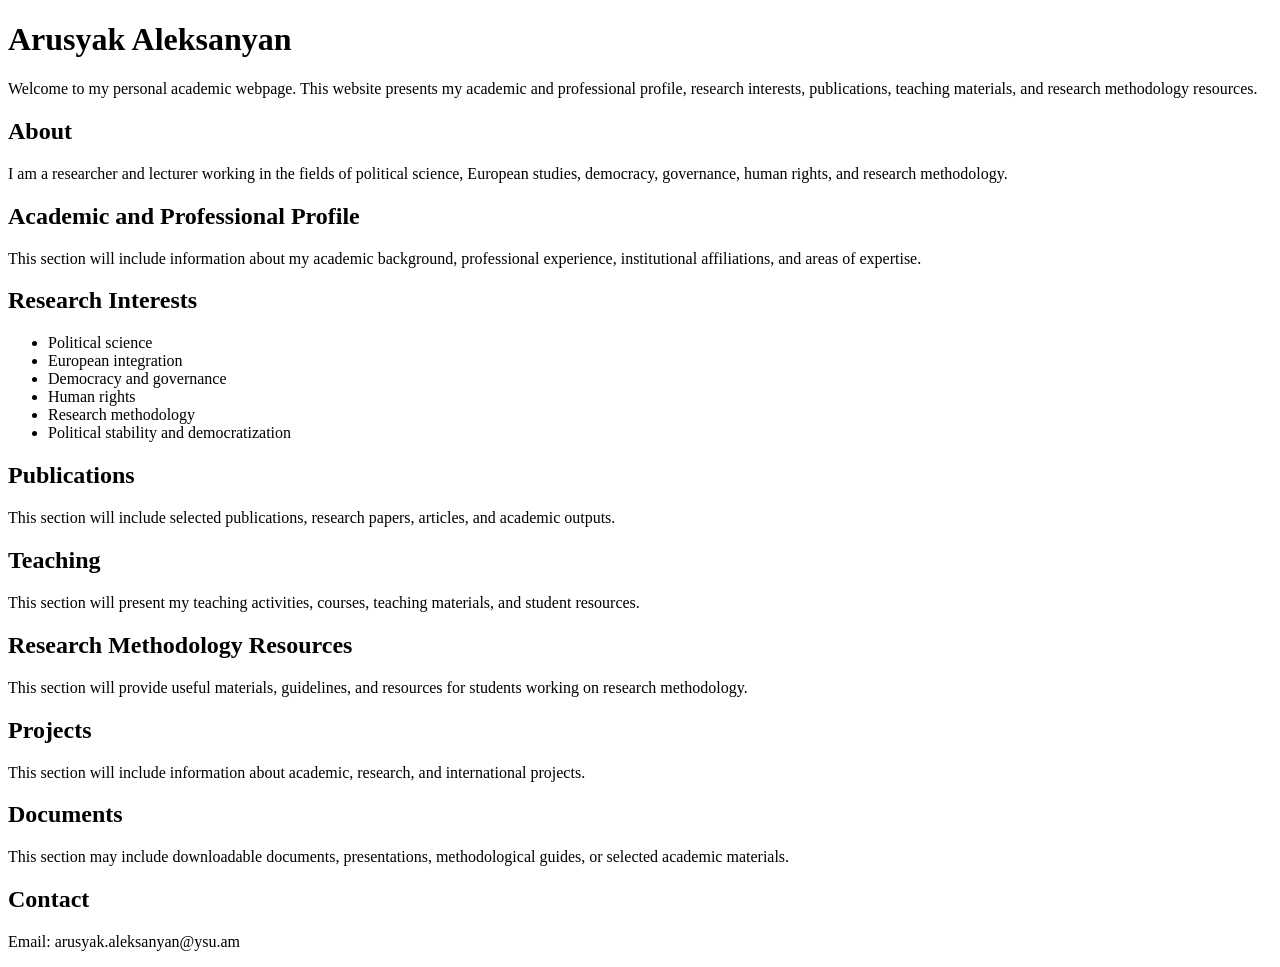
==== index.html @ 4af493f8 "Create index.html for personal academic webpage This HTML file serves as a personal academic webpage" ====
<!DOCTYPE html>
<html lang="en">
<head>
  <meta charset="UTF-8">
  <meta name="viewport" content="width=device-width, initial-scale=1.0">
  <title>Arusyak Aleksanyan</title>
</head>
<body>

  <h1>Arusyak Aleksanyan</h1>

  <p>
    Welcome to my personal academic webpage. This website presents my academic and professional profile,
    research interests, publications, teaching materials, and research methodology resources.
  </p>

  <h2>About</h2>
  <p>
    I am a researcher and lecturer working in the fields of political science, European studies,
    democracy, governance, human rights, and research methodology.
  </p>

  <h2>Academic and Professional Profile</h2>
  <p>
    This section will include information about my academic background, professional experience,
    institutional affiliations, and areas of expertise.
  </p>

  <h2>Research Interests</h2>
  <ul>
    <li>Political science</li>
    <li>European integration</li>
    <li>Democracy and governance</li>
    <li>Human rights</li>
    <li>Research methodology</li>
    <li>Political stability and democratization</li>
  </ul>

  <h2>Publications</h2>
  <p>
    This section will include selected publications, research papers, articles, and academic outputs.
  </p>

  <h2>Teaching</h2>
  <p>
    This section will present my teaching activities, courses, teaching materials, and student resources.
  </p>

  <h2>Research Methodology Resources</h2>
  <p>
    This section will provide useful materials, guidelines, and resources for students working on research methodology.
  </p>

  <h2>Projects</h2>
  <p>
    This section will include information about academic, research, and international projects.
  </p>

  <h2>Documents</h2>
  <p>
    This section may include downloadable documents, presentations, methodological guides, or selected academic materials.
  </p>

  <h2>Contact</h2>
  <p>Email: arusyak.aleksanyan@ysu.am</p>

</body>
</html>
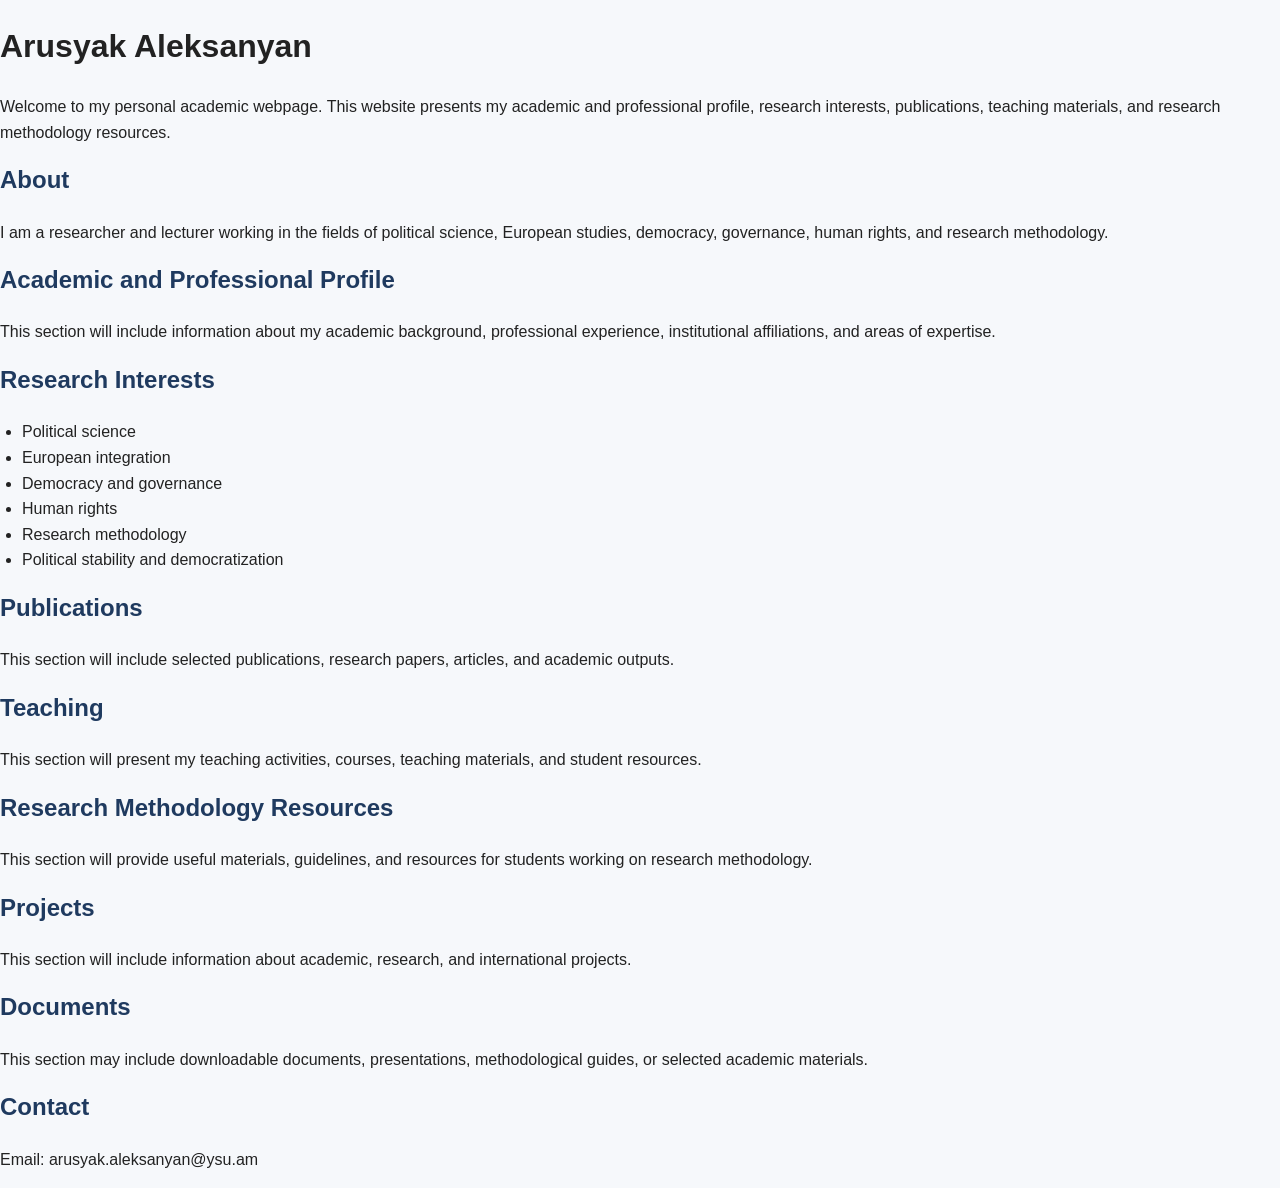
==== commit 1dfa3f40: "Add stylesheet link to index.html" ====
--- a/index.html
+++ b/index.html
@@ -4,6 +4,7 @@
   <meta charset="UTF-8">
   <meta name="viewport" content="width=device-width, initial-scale=1.0">
   <title>Arusyak Aleksanyan</title>
+  <link rel="stylesheet" href="style.css">
 </head>
 <body>
 
--- a/style.css
+++ b/style.css
@@ -0,0 +1,77 @@
+body {
+  margin: 0;
+  font-family: Arial, Helvetica, sans-serif;
+  background-color: #f6f8fb;
+  color: #222;
+  line-height: 1.6;
+}
+
+header {
+  background-color: #1f3a5f;
+  color: white;
+  padding: 50px 20px;
+  text-align: center;
+}
+
+header h1 {
+  margin: 0;
+  font-size: 42px;
+}
+
+header p {
+  font-size: 18px;
+  margin-top: 10px;
+}
+
+nav {
+  background-color: #ffffff;
+  border-bottom: 1px solid #ddd;
+  text-align: center;
+  padding: 12px;
+}
+
+nav a {
+  color: #1f3a5f;
+  text-decoration: none;
+  margin: 0 12px;
+  font-weight: bold;
+}
+
+nav a:hover {
+  text-decoration: underline;
+}
+
+main {
+  max-width: 900px;
+  margin: 30px auto;
+  padding: 0 20px;
+}
+
+section {
+  background-color: white;
+  margin-bottom: 25px;
+  padding: 25px;
+  border-radius: 10px;
+  box-shadow: 0 2px 8px rgba(0, 0, 0, 0.06);
+}
+
+h2 {
+  color: #1f3a5f;
+  margin-top: 0;
+}
+
+ul {
+  padding-left: 22px;
+}
+
+footer {
+  text-align: center;
+  padding: 25px;
+  background-color: #1f3a5f;
+  color: white;
+  margin-top: 40px;
+}
+
+a {
+  color: #1f3a5f;
+}
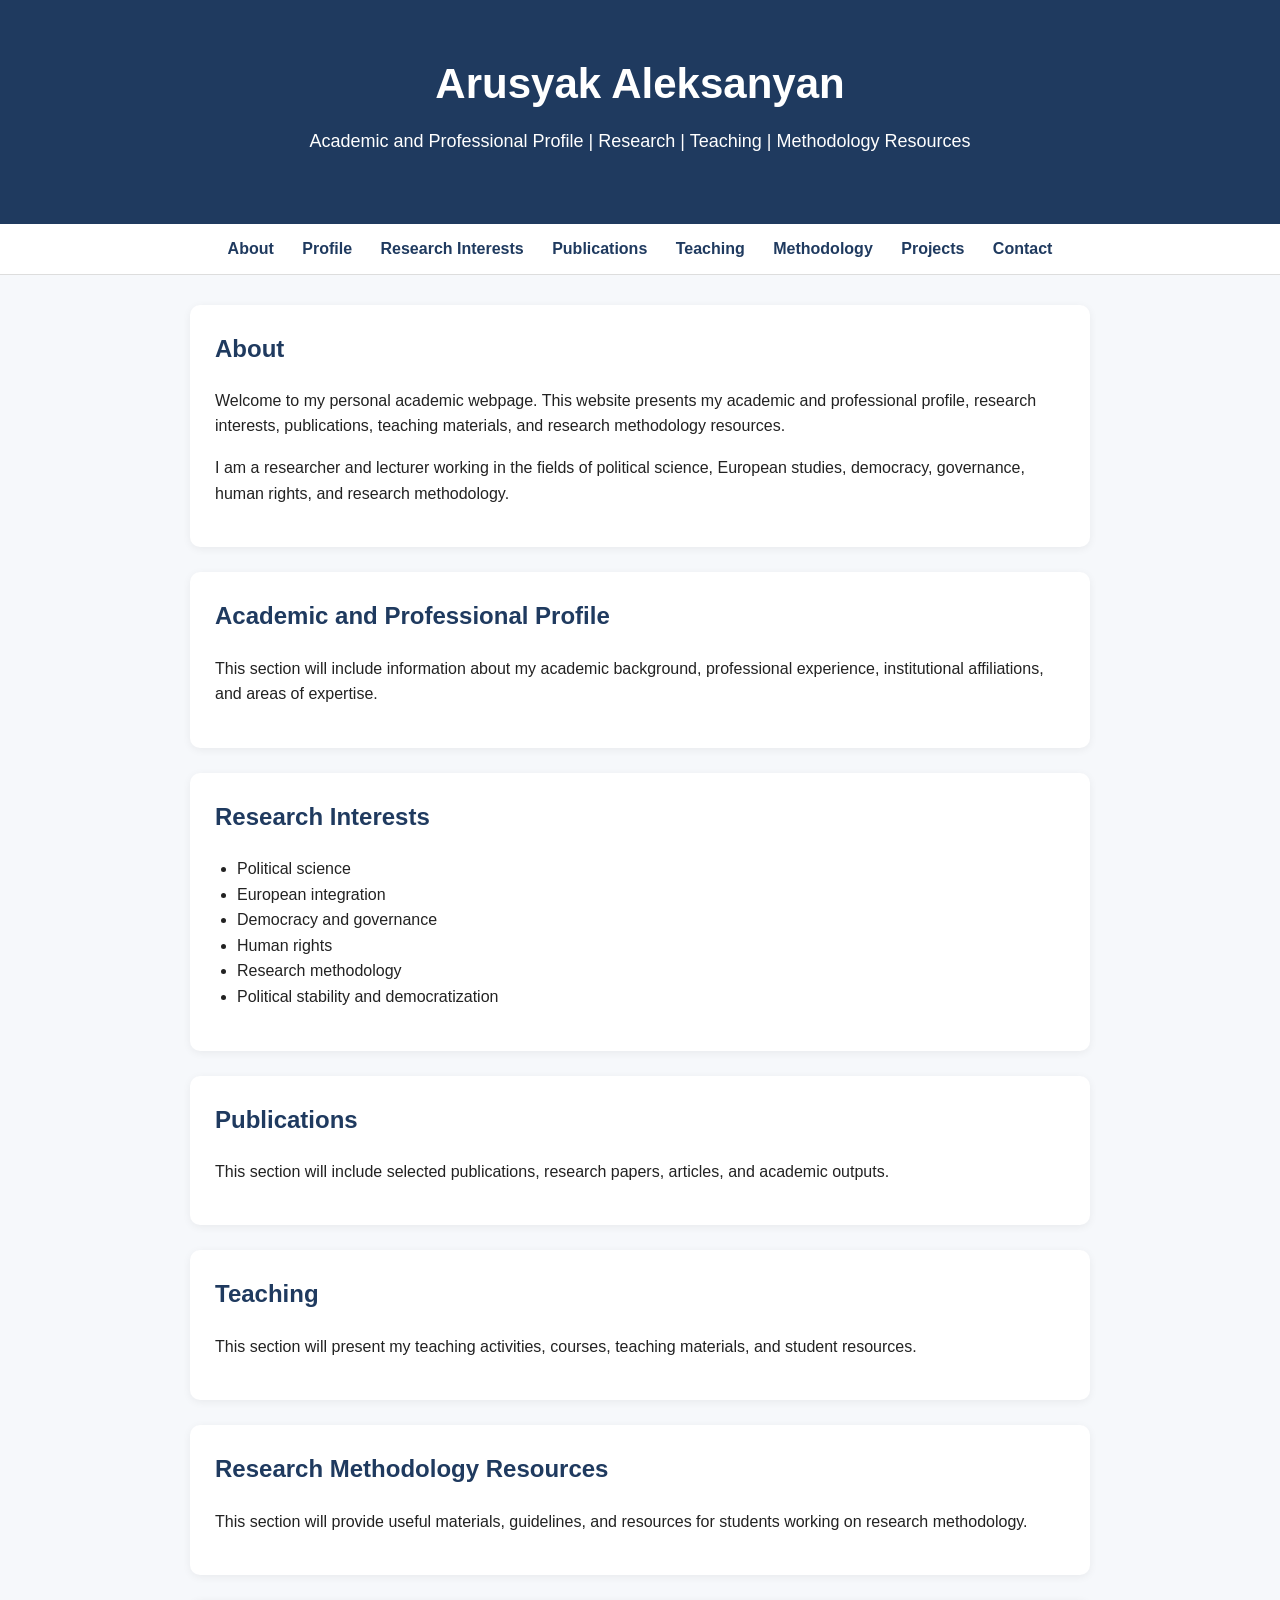
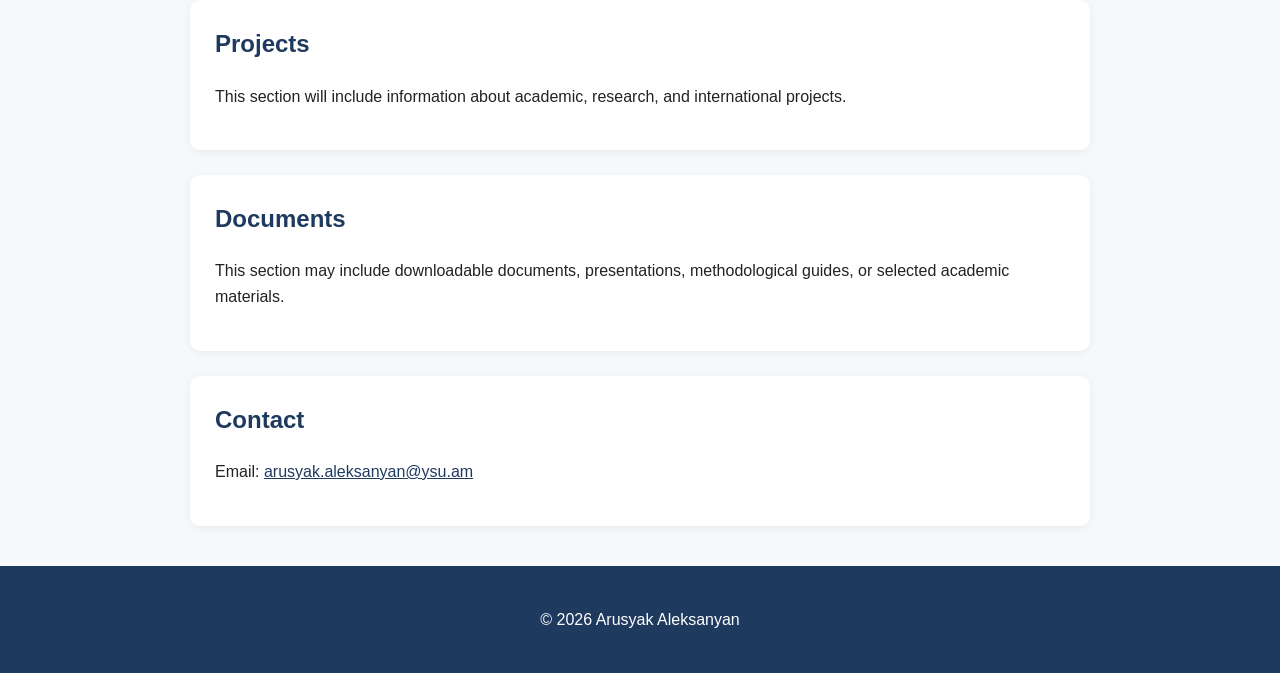
==== commit 973b80b5: "Refactor index.html structure with semantic elements" ====
--- a/index.html
+++ b/index.html
@@ -8,62 +8,101 @@
 </head>
 <body>
 
-  <h1>Arusyak Aleksanyan</h1>
+  <header>
+    <h1>Arusyak Aleksanyan</h1>
+    <p>Academic and Professional Profile | Research | Teaching | Methodology Resources</p>
+  </header>
 
-  <p>
-    Welcome to my personal academic webpage. This website presents my academic and professional profile,
-    research interests, publications, teaching materials, and research methodology resources.
-  </p>
+  <nav>
+    <a href="#about">About</a>
+    <a href="#profile">Profile</a>
+    <a href="#research">Research Interests</a>
+    <a href="#publications">Publications</a>
+    <a href="#teaching">Teaching</a>
+    <a href="#methodology">Methodology</a>
+    <a href="#projects">Projects</a>
+    <a href="#contact">Contact</a>
+  </nav>
 
-  <h2>About</h2>
-  <p>
-    I am a researcher and lecturer working in the fields of political science, European studies,
-    democracy, governance, human rights, and research methodology.
-  </p>
+  <main>
 
-  <h2>Academic and Professional Profile</h2>
-  <p>
-    This section will include information about my academic background, professional experience,
-    institutional affiliations, and areas of expertise.
-  </p>
+    <section id="about">
+      <h2>About</h2>
+      <p>
+        Welcome to my personal academic webpage. This website presents my academic and professional profile,
+        research interests, publications, teaching materials, and research methodology resources.
+      </p>
+      <p>
+        I am a researcher and lecturer working in the fields of political science, European studies,
+        democracy, governance, human rights, and research methodology.
+      </p>
+    </section>
 
-  <h2>Research Interests</h2>
-  <ul>
-    <li>Political science</li>
-    <li>European integration</li>
-    <li>Democracy and governance</li>
-    <li>Human rights</li>
-    <li>Research methodology</li>
-    <li>Political stability and democratization</li>
-  </ul>
+    <section id="profile">
+      <h2>Academic and Professional Profile</h2>
+      <p>
+        This section will include information about my academic background, professional experience,
+        institutional affiliations, and areas of expertise.
+      </p>
+    </section>
 
-  <h2>Publications</h2>
-  <p>
-    This section will include selected publications, research papers, articles, and academic outputs.
-  </p>
+    <section id="research">
+      <h2>Research Interests</h2>
+      <ul>
+        <li>Political science</li>
+        <li>European integration</li>
+        <li>Democracy and governance</li>
+        <li>Human rights</li>
+        <li>Research methodology</li>
+        <li>Political stability and democratization</li>
+      </ul>
+    </section>
 
-  <h2>Teaching</h2>
-  <p>
-    This section will present my teaching activities, courses, teaching materials, and student resources.
-  </p>
+    <section id="publications">
+      <h2>Publications</h2>
+      <p>
+        This section will include selected publications, research papers, articles, and academic outputs.
+      </p>
+    </section>
 
-  <h2>Research Methodology Resources</h2>
-  <p>
-    This section will provide useful materials, guidelines, and resources for students working on research methodology.
-  </p>
+    <section id="teaching">
+      <h2>Teaching</h2>
+      <p>
+        This section will present my teaching activities, courses, teaching materials, and student resources.
+      </p>
+    </section>
 
-  <h2>Projects</h2>
-  <p>
-    This section will include information about academic, research, and international projects.
-  </p>
+    <section id="methodology">
+      <h2>Research Methodology Resources</h2>
+      <p>
+        This section will provide useful materials, guidelines, and resources for students working on research methodology.
+      </p>
+    </section>
 
-  <h2>Documents</h2>
-  <p>
-    This section may include downloadable documents, presentations, methodological guides, or selected academic materials.
-  </p>
+    <section id="projects">
+      <h2>Projects</h2>
+      <p>
+        This section will include information about academic, research, and international projects.
+      </p>
+    </section>
 
-  <h2>Contact</h2>
-  <p>Email: arusyak.aleksanyan@ysu.am</p>
+    <section id="documents">
+      <h2>Documents</h2>
+      <p>
+        This section may include downloadable documents, presentations, methodological guides, or selected academic materials.
+      </p>
+    </section>
+
+    <section id="contact">
+      <h2>Contact</h2>
+      <p>Email: <a href="mailto:arusyak.aleksanyan@ysu.am">arusyak.aleksanyan@ysu.am</a></p>
+    </section>
+
+  </main>
+
+  <footer>
+    <p>&copy; 2026 Arusyak Aleksanyan</p>
+  </footer>
 
 </body>
 </html>
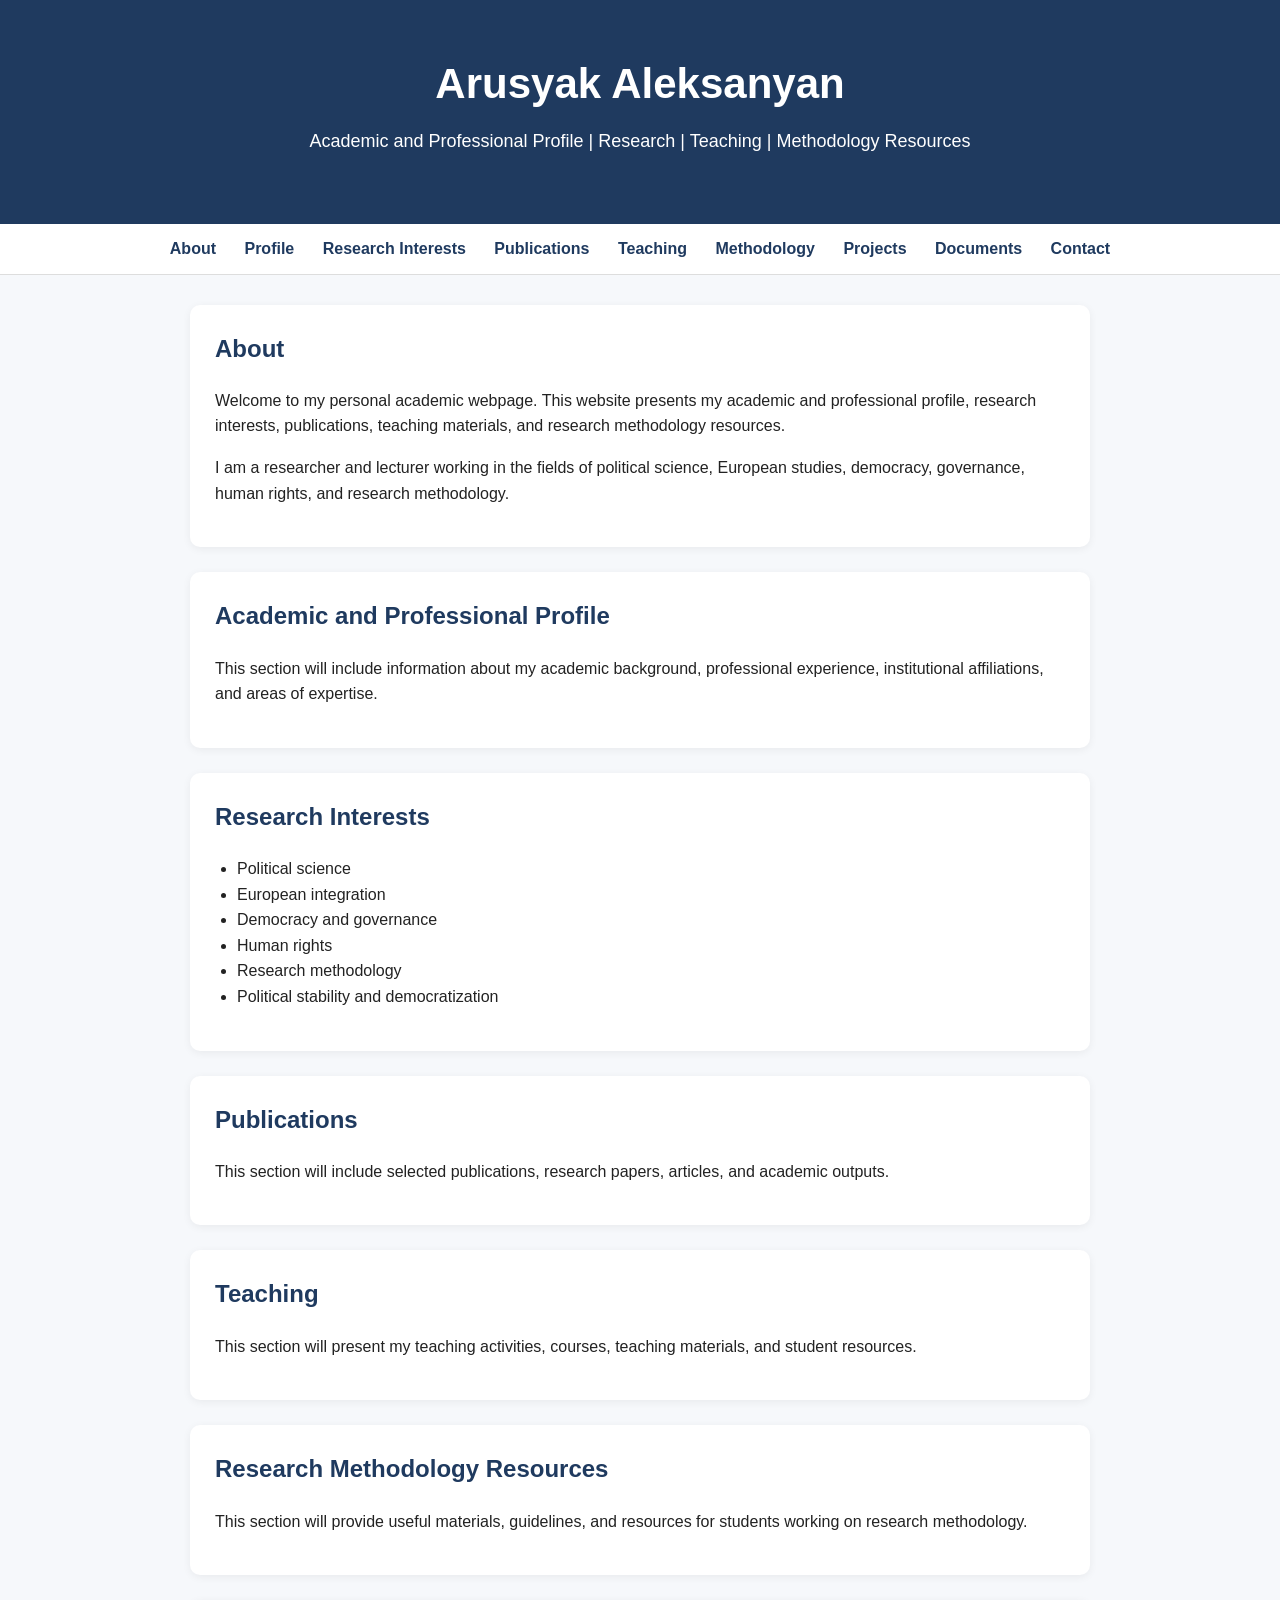
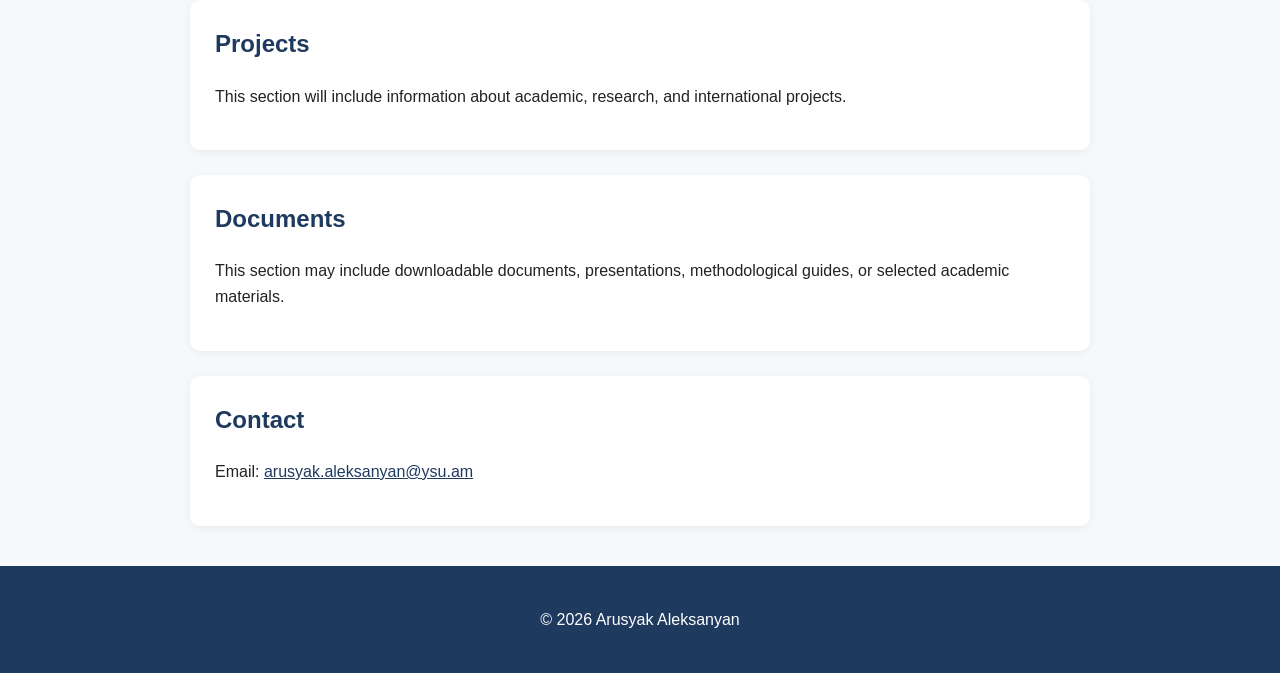
==== commit 65075241: "Update navigation and format contact email section Added a new link to 'Documents' in the navigation" ====
--- a/index.html
+++ b/index.html
@@ -6,6 +6,7 @@
   <title>Arusyak Aleksanyan</title>
   <link rel="stylesheet" href="style.css">
 </head>
+
 <body>
 
   <header>
@@ -21,6 +22,7 @@
     <a href="#teaching">Teaching</a>
     <a href="#methodology">Methodology</a>
     <a href="#projects">Projects</a>
+    <a href="#documents">Documents</a>
     <a href="#contact">Contact</a>
   </nav>
 
@@ -95,7 +97,9 @@
 
     <section id="contact">
       <h2>Contact</h2>
-      <p>Email: <a href="mailto:arusyak.aleksanyan@ysu.am">arusyak.aleksanyan@ysu.am</a></p>
+      <p>
+        Email: <a href="mailto:arusyak.aleksanyan@ysu.am">arusyak.aleksanyan@ysu.am</a>
+      </p>
     </section>
 
   </main>
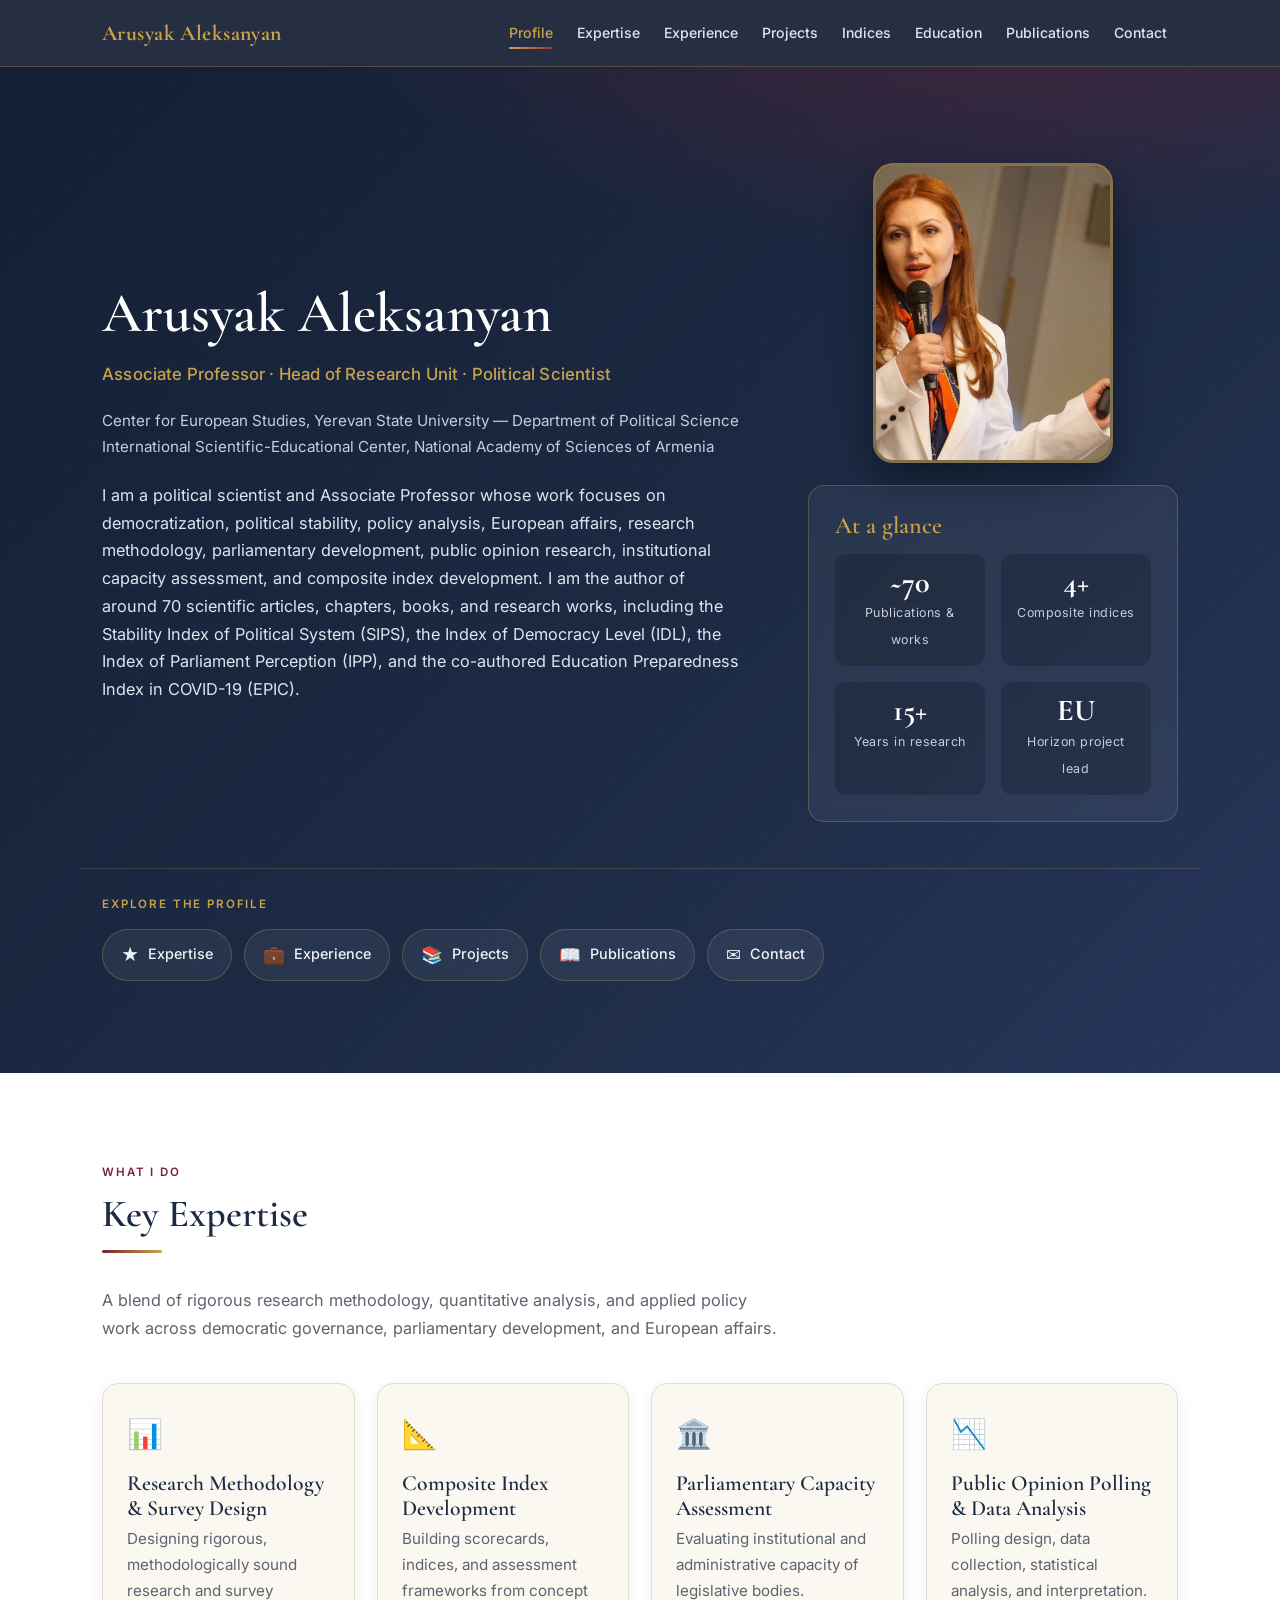
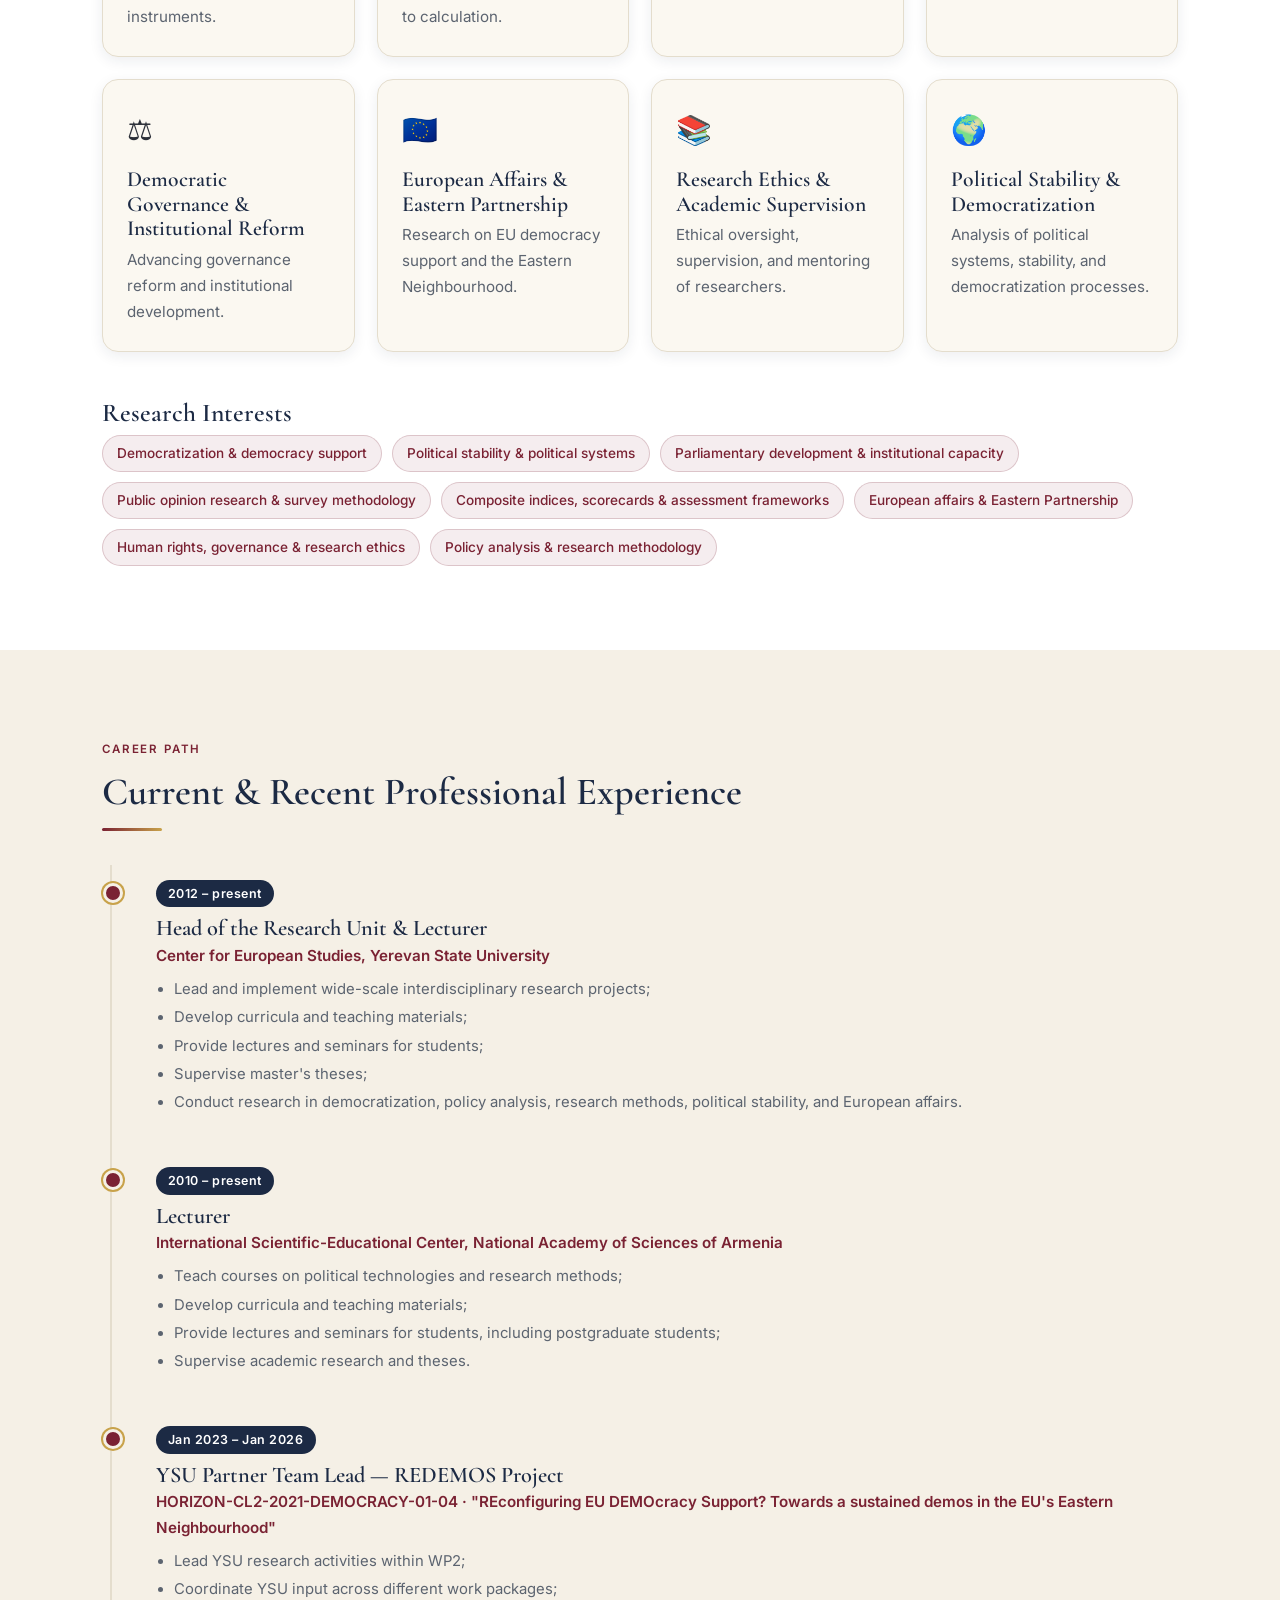
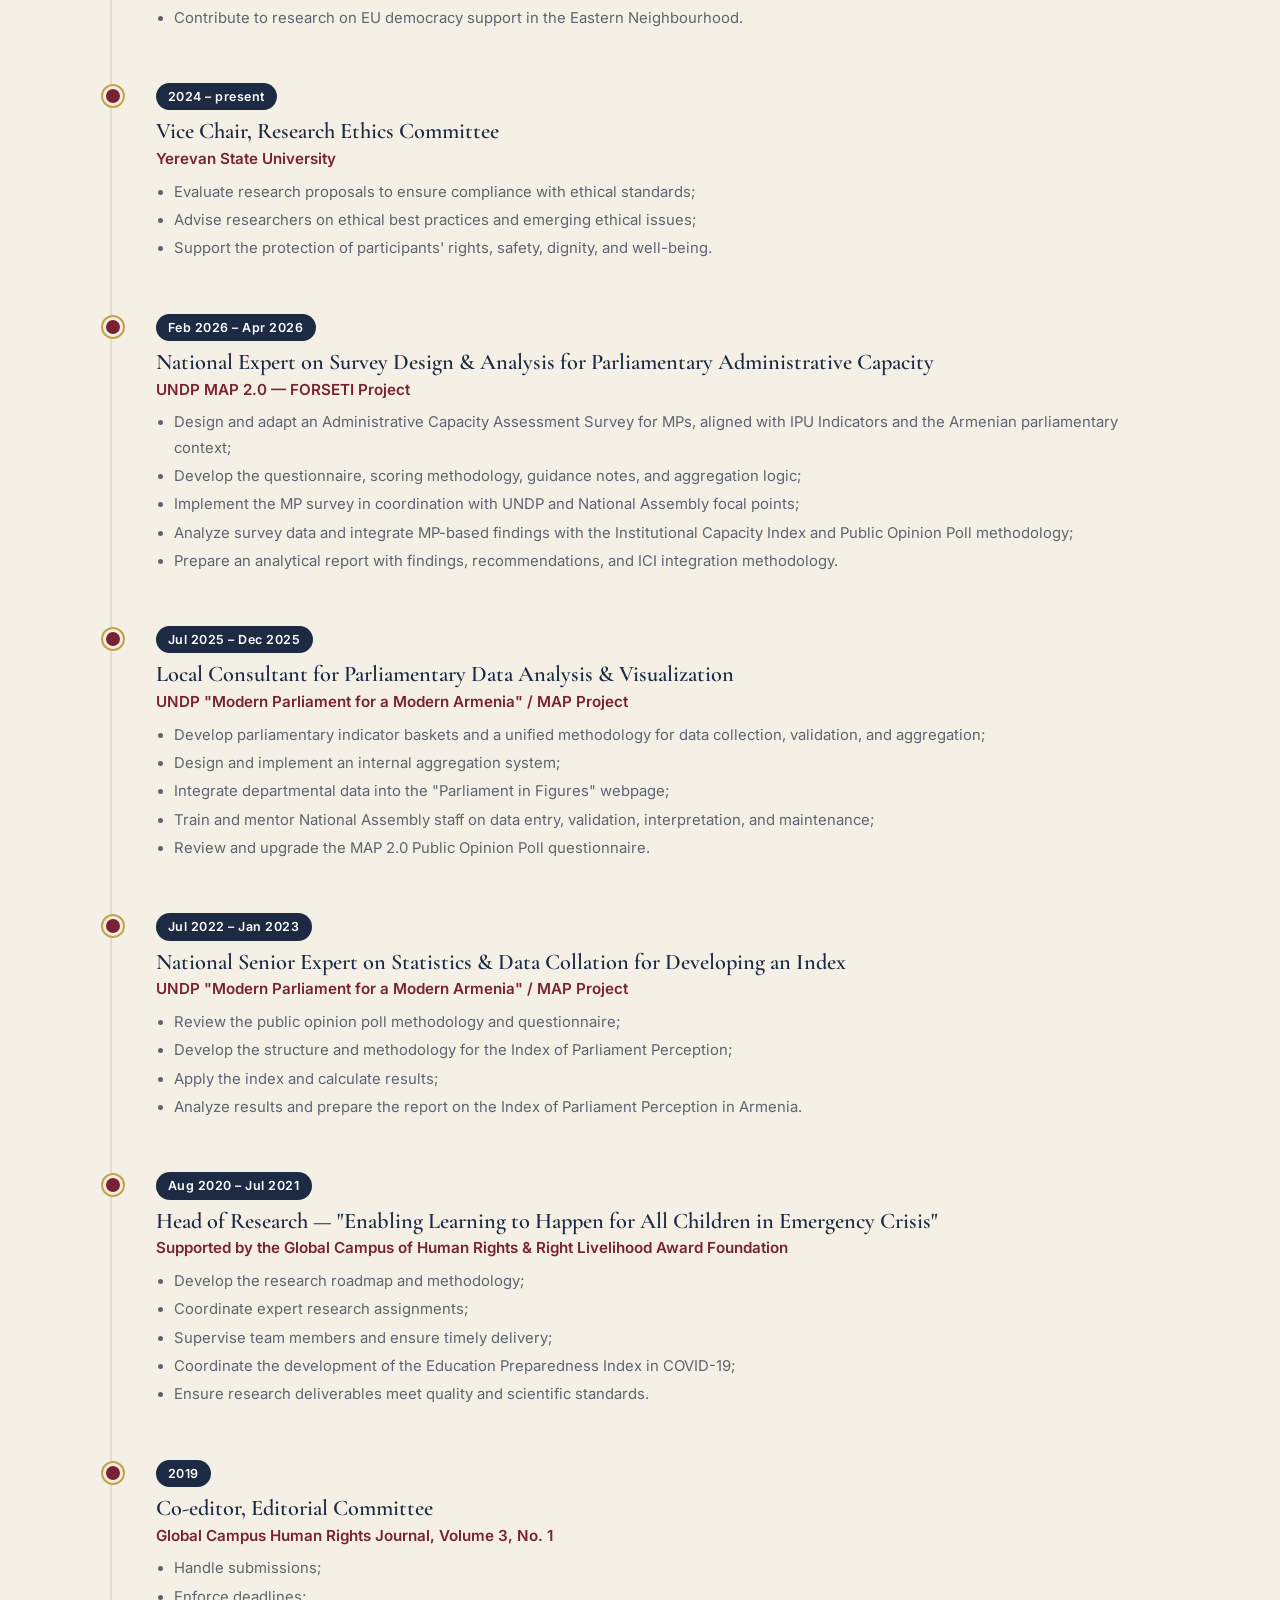
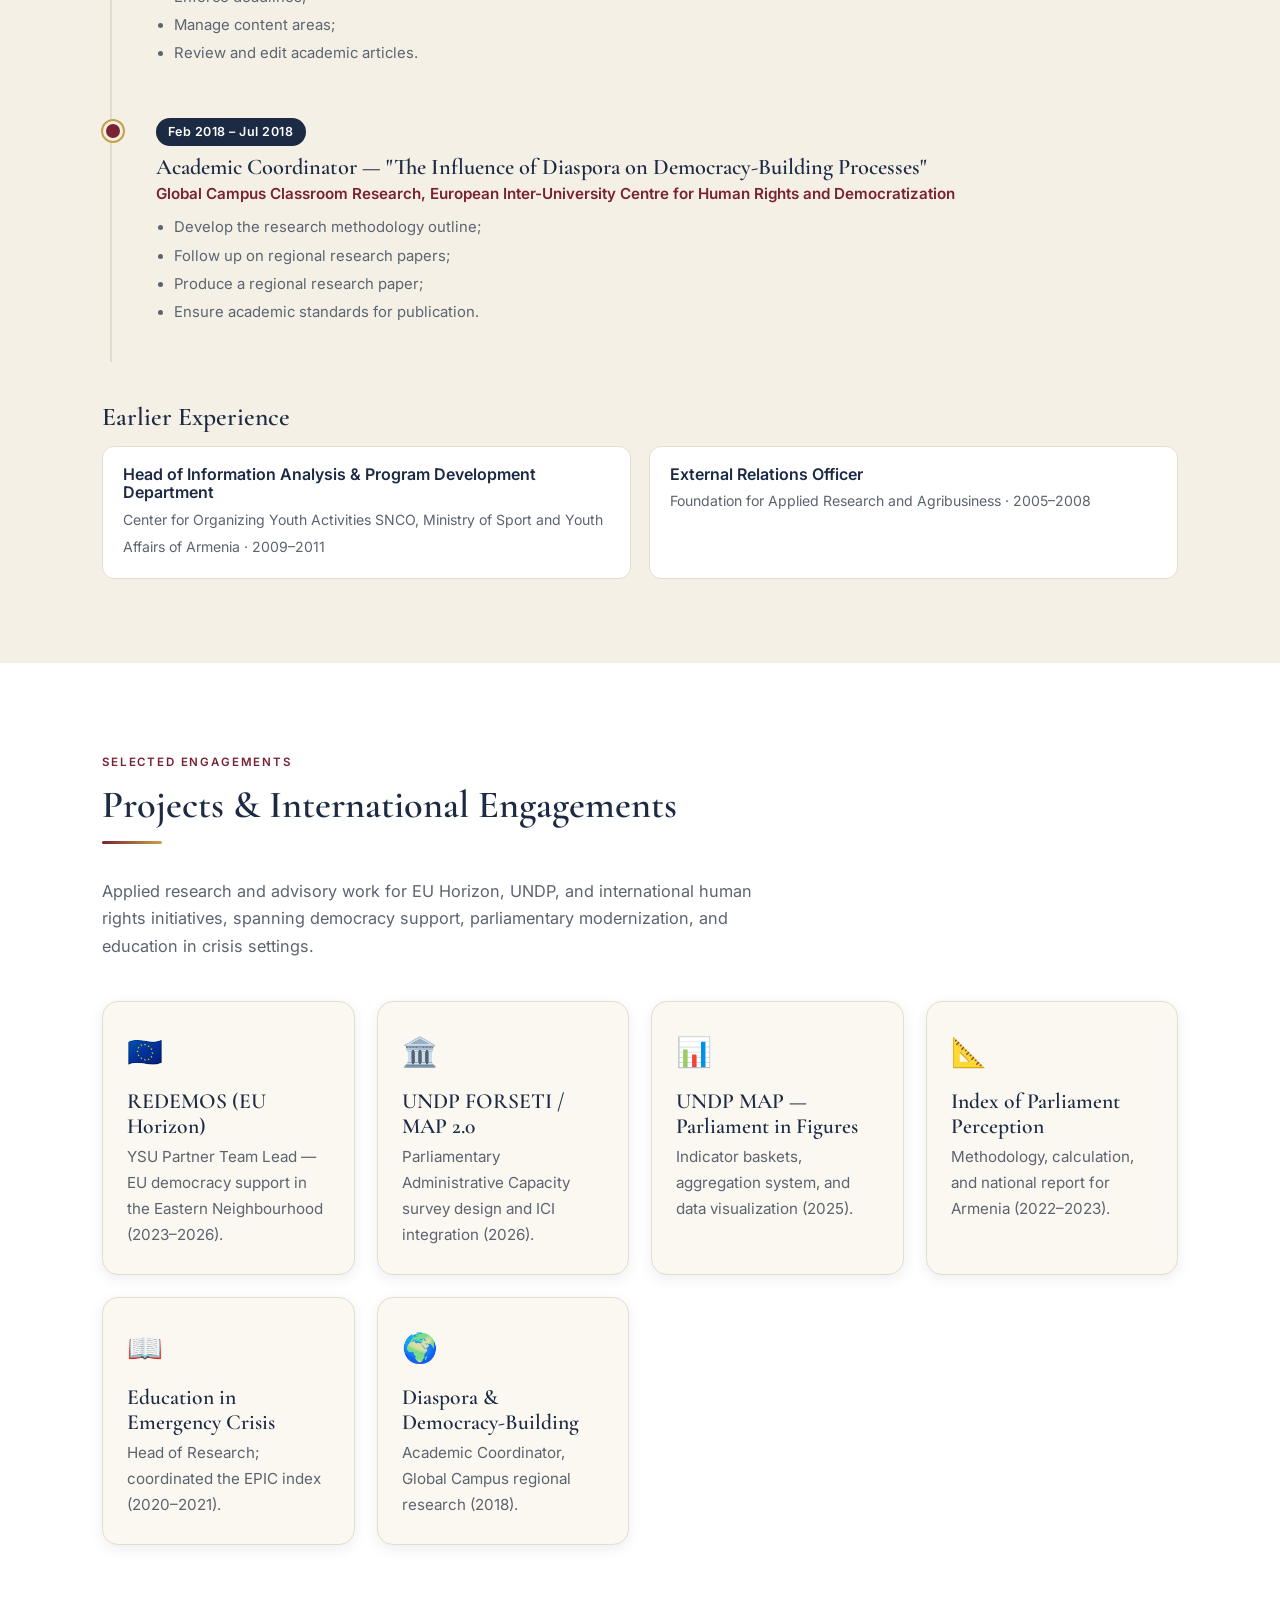
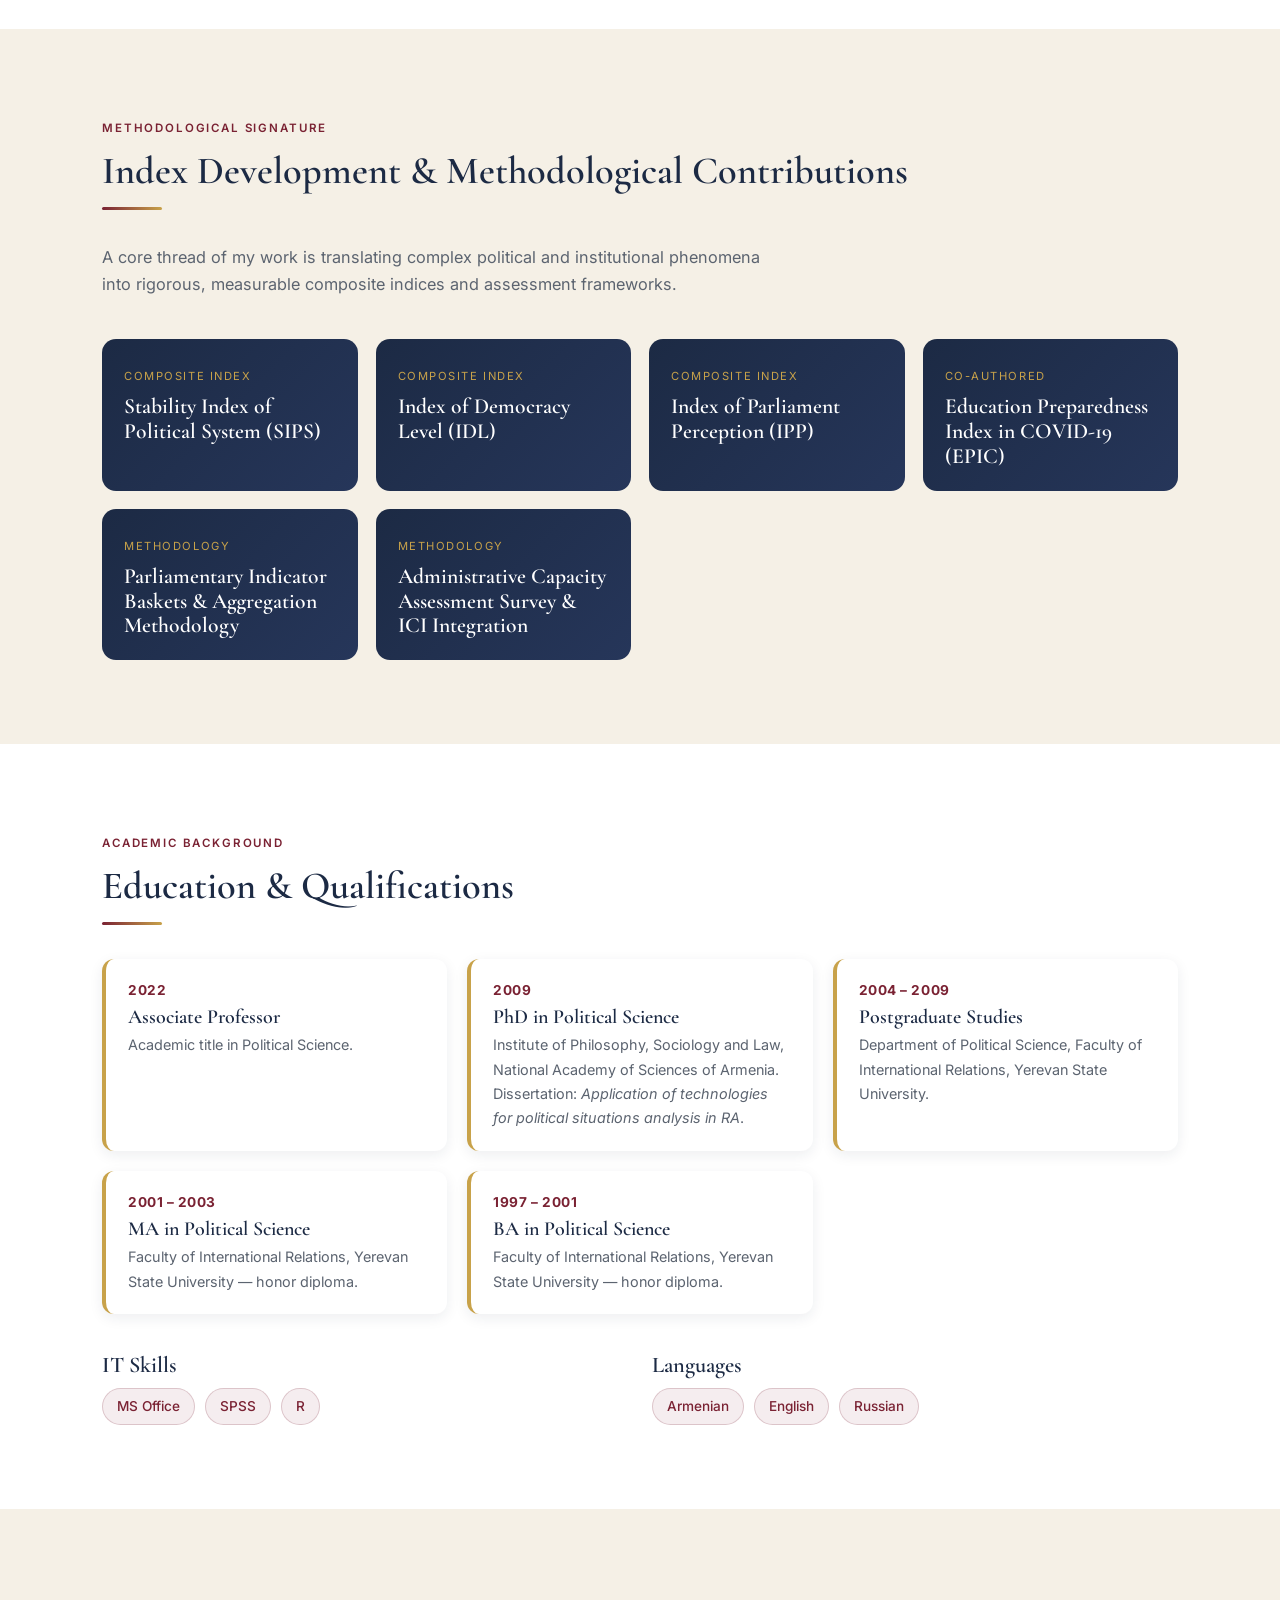
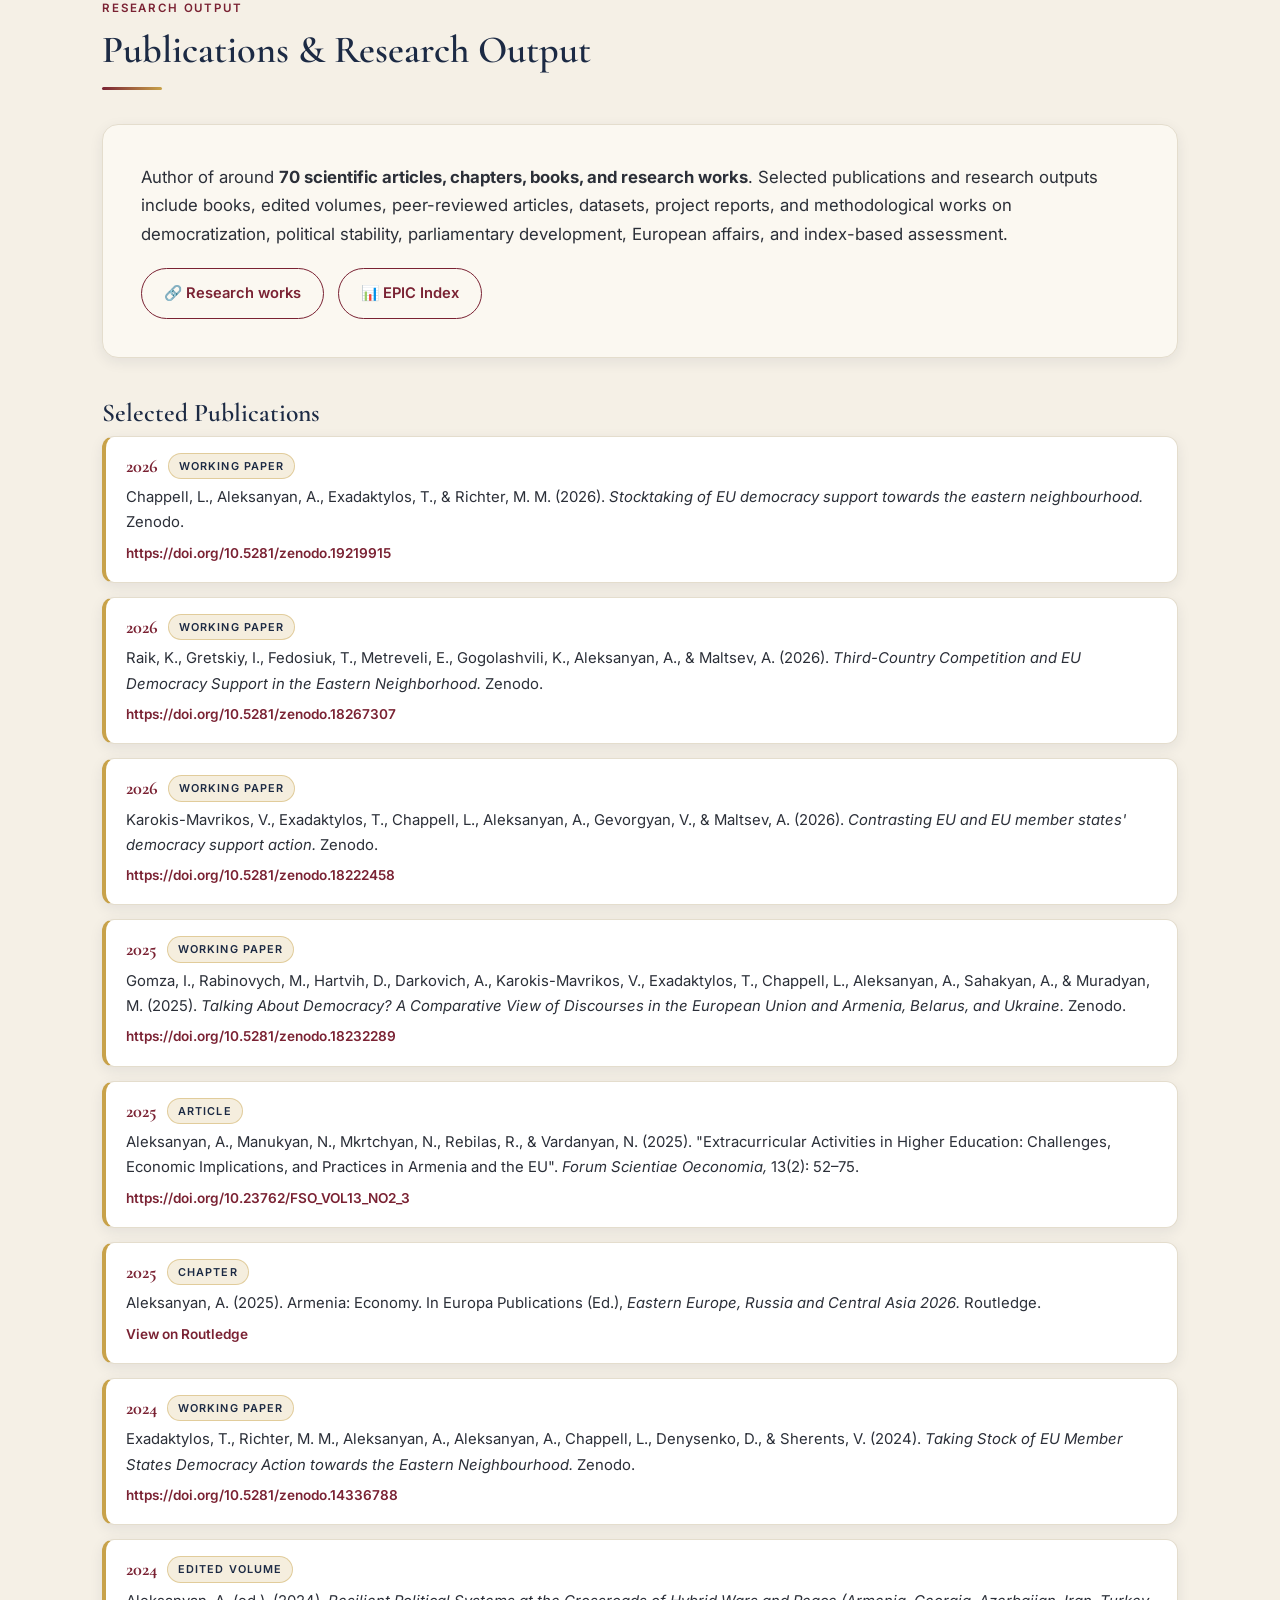
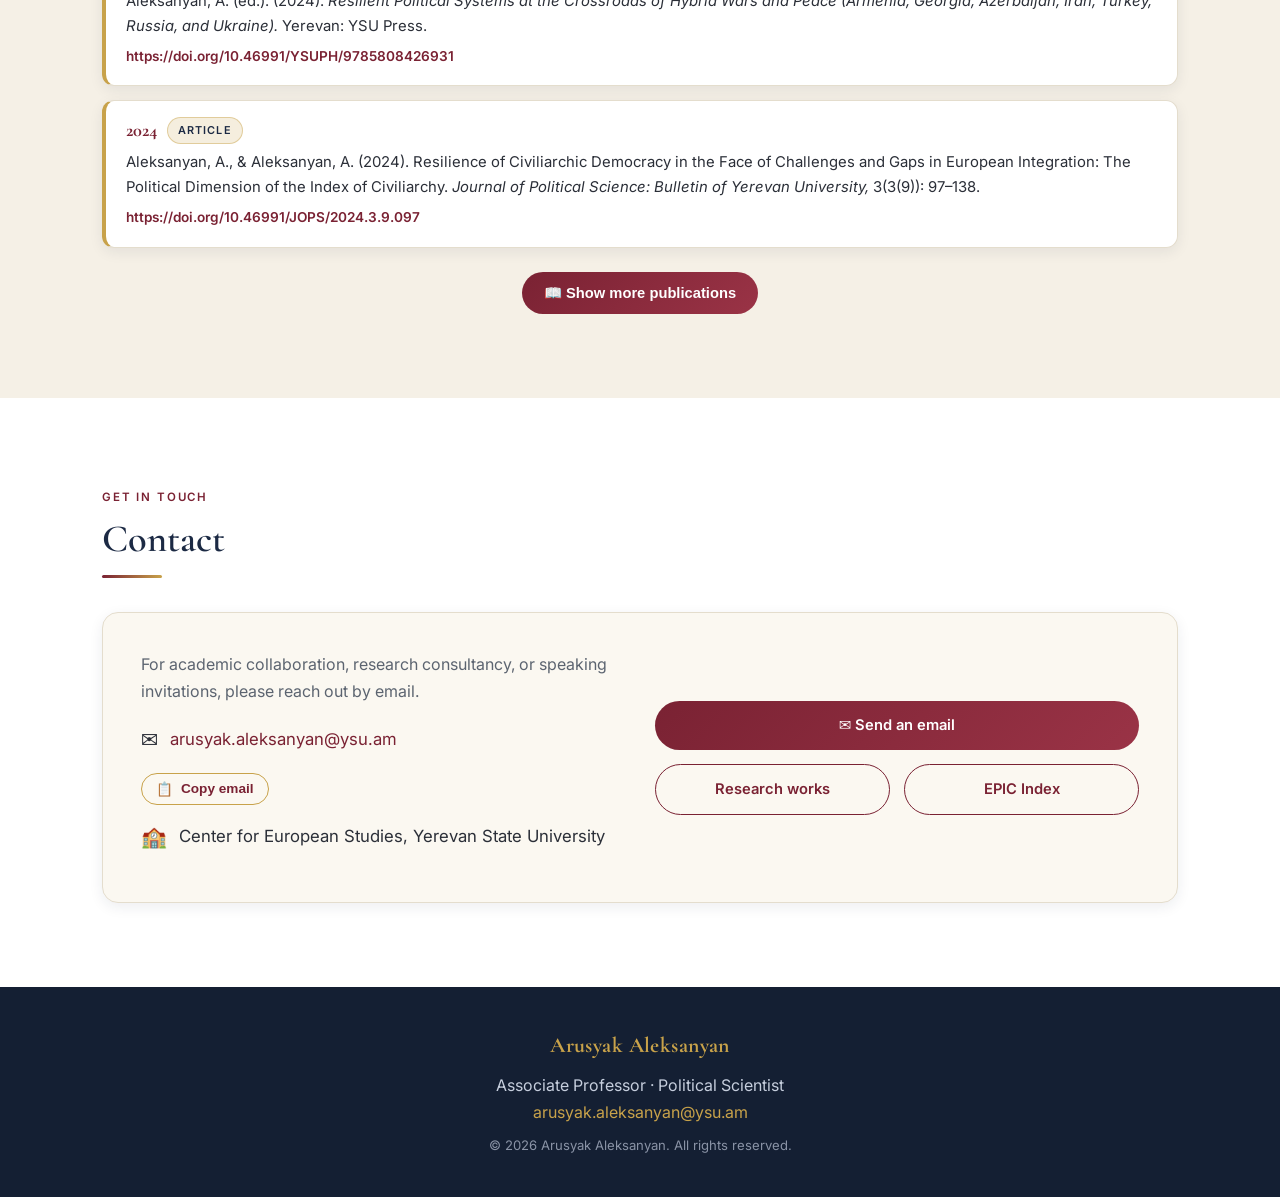
==== commit d51f8f11: "Update personal webpage" ====
--- a/index.html
+++ b/index.html
@@ -1,112 +1,1013 @@
 <!DOCTYPE html>
 <html lang="en">
 <head>
-  <meta charset="UTF-8">
-  <meta name="viewport" content="width=device-width, initial-scale=1.0">
-  <title>Arusyak Aleksanyan</title>
-  <link rel="stylesheet" href="style.css">
+<meta charset="UTF-8" />
+<meta name="viewport" content="width=device-width, initial-scale=1.0" />
+<title>Arusyak Aleksanyan — Associate Professor & Political Scientist</title>
+<meta name="description" content="Arusyak Aleksanyan — Associate Professor, Head of Research Unit, political scientist specializing in democratization, research methodology, governance, and composite index development." />
+
+<!-- Google Fonts: elegant academic serif + clean sans -->
+<link rel="preconnect" href="https://fonts.googleapis.com" />
+<link rel="preconnect" href="https://fonts.gstatic.com" crossorigin />
+<link href="https://fonts.googleapis.com/css2?family=Cormorant+Garamond:wght@500;600;700&family=Inter:wght@300;400;500;600;700&display=swap" rel="stylesheet" />
+
+<style>
+/* ============================================================
+   THEME VARIABLES — edit colors here to restyle the whole site
+   ============================================================ */
+:root{
+  --navy:#1c2a44;        /* deep navy — primary */
+  --navy-deep:#141f33;
+  --wine:#7a2233;        /* burgundy / wine — accent */
+  --wine-light:#9a3346;
+  --gold:#c8a24a;        /* subtle gold */
+  --beige:#f5f0e6;       /* soft beige background */
+  --beige-card:#fbf8f1;
+  --white:#ffffff;
+  --ink:#2b2f38;         /* body text */
+  --muted:#5c6470;       /* secondary text */
+  --line:#e4ddcd;        /* dividers */
+  --shadow:0 10px 30px rgba(28,42,68,.10);
+  --shadow-sm:0 4px 14px rgba(28,42,68,.08);
+  --radius:16px;
+  --maxw:1120px;
+}
+
+*{box-sizing:border-box;margin:0;padding:0}
+html{scroll-behavior:smooth}
+body{
+  font-family:'Inter',system-ui,-apple-system,Segoe UI,Roboto,sans-serif;
+  color:var(--ink);
+  background:var(--beige);
+  line-height:1.7;
+  -webkit-font-smoothing:antialiased;
+}
+h1,h2,h3,h4{font-family:'Cormorant Garamond',Georgia,serif;color:var(--navy);line-height:1.15;font-weight:600}
+a{color:var(--wine);text-decoration:none;transition:color .2s}
+a:hover{color:var(--wine-light)}
+img{max-width:100%}
+
+.container{max-width:var(--maxw);margin:0 auto;padding:0 22px}
+section{padding:84px 0}
+.section-eyebrow{
+  display:inline-block;font-family:'Inter';font-weight:600;letter-spacing:.16em;
+  text-transform:uppercase;font-size:.72rem;color:var(--wine);margin-bottom:10px;
+}
+.section-title{font-size:2.4rem;margin-bottom:8px}
+.section-intro{color:var(--muted);max-width:680px;margin-bottom:40px;font-size:1.02rem}
+.divider{width:60px;height:3px;background:linear-gradient(90deg,var(--wine),var(--gold));border-radius:3px;margin:14px 0 34px}
+
+/* ============================================================
+   HEADER / STICKY NAV
+   ============================================================ */
+header.site-header{
+  position:sticky;top:0;z-index:1000;
+  background:rgba(20,31,51,.92);
+  backdrop-filter:blur(10px);
+  border-bottom:1px solid rgba(200,162,74,.25);
+}
+.nav-inner{display:flex;align-items:center;justify-content:space-between;gap:48px;height:66px}
+.brand{font-family:'Cormorant Garamond';color:var(--gold);font-size:1.35rem;font-weight:700;letter-spacing:.02em;white-space:nowrap;flex-shrink:0}
+.brand span{color:var(--gold)}
+.nav-links{display:flex;gap:2px;list-style:none}
+.nav-links a{
+  position:relative;display:inline-flex;align-items:center;
+  color:#dfe4ee;font-size:.88rem;font-weight:500;padding:7px 11px;border-radius:6px;
+  white-space:nowrap;transition:color .25s;
+}
+/* clean underline animation — grows from the centre on hover / active */
+.nav-links a::after{
+  content:"";position:absolute;left:11px;right:11px;bottom:3px;height:2px;
+  background:linear-gradient(90deg,var(--gold),var(--wine-light));
+  transform:scaleX(0);transform-origin:center;transition:transform .3s ease;border-radius:2px;
+}
+.nav-links a:hover{color:var(--gold)}
+.nav-links a:hover::after{transform:scaleX(1)}
+/* active section — gold text + thin underline, no bulky background */
+.nav-links a.active{color:var(--gold)}
+.nav-links a.active::after{transform:scaleX(1)}
+.nav-toggle{display:none;background:none;border:none;color:var(--white);font-size:1.6rem;cursor:pointer}
+
+/* ============================================================
+   HERO
+   ============================================================ */
+.hero{
+  background:
+    radial-gradient(1200px 500px at 80% -10%,rgba(122,34,51,.45),transparent 60%),
+    linear-gradient(135deg,var(--navy-deep),var(--navy) 55%,#26365a);
+  color:#eef1f7;padding:96px 0 92px;position:relative;overflow:hidden;
+}
+.hero::after{
+  content:"";position:absolute;inset:0;
+  background-image:radial-gradient(rgba(255,255,255,.05) 1px,transparent 1px);
+  background-size:26px 26px;opacity:.5;pointer-events:none;
+}
+.hero-grid{display:grid;grid-template-columns:1.6fr .9fr;gap:48px;align-items:center;position:relative;z-index:2}
+.hero-name{font-size:3.5rem;color:var(--white);margin-bottom:14px}
+.hero-title{font-family:'Inter';font-weight:500;color:var(--gold);font-size:1.05rem;margin-bottom:20px;letter-spacing:.01em}
+.hero-affil{color:#c6cedd;font-size:.95rem;margin-bottom:22px}
+.hero-profile{color:#dfe4ee;font-size:1.02rem;max-width:640px}
+.hero-cta{display:flex;flex-wrap:wrap;gap:14px;margin-top:30px}
+.btn{
+  display:inline-flex;align-items:center;gap:8px;font-weight:600;font-size:.92rem;
+  padding:12px 22px;border-radius:30px;cursor:pointer;transition:transform .2s,box-shadow .2s,background .2s;
+}
+.btn-primary{background:linear-gradient(135deg,var(--wine),var(--wine-light));color:#fff;border:none}
+.btn-primary:hover{transform:translateY(-2px);box-shadow:0 8px 22px rgba(122,34,51,.4);color:#fff}
+.btn-ghost{background:transparent;color:#eef1f7;border:1.5px solid rgba(200,162,74,.6)}
+.btn-ghost:hover{background:rgba(200,162,74,.15);color:var(--gold);transform:translateY(-2px)}
+.hero-right{display:flex;flex-direction:column;gap:22px}
+.hero-photo-wrap{display:flex;justify-content:center}
+.hero-photo{
+  width:240px;height:300px;object-fit:cover;
+  border-radius:20px;
+  border:3px solid rgba(200,162,74,.55);
+  box-shadow:0 18px 40px rgba(0,0,0,.40);
+  background:rgba(255,255,255,.06);
+  transition:transform .3s,box-shadow .3s;
+}
+.hero-photo:hover{transform:translateY(-5px) scale(1.01);box-shadow:0 24px 50px rgba(0,0,0,.5)}
+.hero-card{
+  background:rgba(255,255,255,.06);border:1px solid rgba(200,162,74,.3);
+  border-radius:var(--radius);padding:26px;backdrop-filter:blur(4px);
+}
+.hero-card h3{color:var(--gold);font-size:1.5rem;margin-bottom:14px}
+.hero-stats{display:grid;grid-template-columns:1fr 1fr;gap:16px}
+.stat{background:rgba(0,0,0,.18);border-radius:12px;padding:14px;text-align:center}
+.stat b{display:block;font-family:'Cormorant Garamond';font-size:1.9rem;color:#fff;line-height:1}
+.stat span{font-size:.78rem;color:#c6cedd;letter-spacing:.04em}
+
+/* ============================================================
+   QUICK ACCESS BLOCK (inside hero)
+   ============================================================ */
+.quick-access{position:relative;z-index:2;margin-top:46px;padding-top:26px;border-top:1px solid rgba(200,162,74,.22)}
+.quick-access .qa-label{
+  font-family:'Inter';font-weight:600;letter-spacing:.16em;text-transform:uppercase;
+  font-size:.72rem;color:var(--gold);margin-bottom:14px;display:block;
+}
+.qa-grid{display:flex;flex-wrap:wrap;gap:12px}
+.qa-item{
+  display:inline-flex;align-items:center;gap:9px;cursor:pointer;
+  background:rgba(255,255,255,.06);border:1px solid rgba(200,162,74,.3);
+  color:#eef1f7;font-size:.9rem;font-weight:500;padding:10px 18px;border-radius:30px;
+  transition:transform .25s,background .25s,border-color .25s,box-shadow .25s;
+}
+.qa-item .qa-ico{font-size:1.1rem}
+.qa-item:hover{
+  transform:translateY(-3px);background:rgba(200,162,74,.16);
+  border-color:var(--gold);color:var(--gold);box-shadow:0 8px 20px rgba(0,0,0,.3);
+}
+
+/* ============================================================
+   CARDS GRID (Expertise, Index work)
+   ============================================================ */
+.card-grid{display:grid;grid-template-columns:repeat(auto-fit,minmax(250px,1fr));gap:22px}
+.card{
+  background:var(--beige-card);border:1px solid var(--line);border-radius:var(--radius);
+  padding:26px 24px;box-shadow:var(--shadow-sm);transition:transform .25s,box-shadow .25s,border-color .25s;
+}
+.card:hover{transform:translateY(-6px);box-shadow:var(--shadow);border-color:var(--gold)}
+.card .ico{font-size:1.8rem;display:inline-block;margin-bottom:12px}
+.card h3{font-size:1.35rem;margin-bottom:6px}
+.card p{color:var(--muted);font-size:.95rem}
+
+/* ============================================================
+   TIMELINE (Experience)
+   ============================================================ */
+.timeline{position:relative;margin-left:8px;padding-left:30px;border-left:2px solid var(--line)}
+.tl-item{position:relative;padding:14px 0 34px 14px;border-radius:10px;transition:background .25s,transform .25s}
+/* active timeline item effect on hover */
+.tl-item:hover{background:rgba(122,34,51,.05);transform:translateX(4px)}
+.tl-item:hover::before{transform:scale(1.25);box-shadow:0 0 0 3px var(--gold),0 0 12px rgba(200,162,74,.7)}
+.tl-item::before{transition:transform .25s,box-shadow .25s}
+.tl-item::before{
+  content:"";position:absolute;left:-39px;top:18px;width:14px;height:14px;border-radius:50%;
+  background:var(--wine);border:3px solid var(--beige);box-shadow:0 0 0 2px var(--gold);
+}
+.tl-period{display:inline-block;font-size:.78rem;font-weight:600;letter-spacing:.04em;color:#fff;
+  background:var(--navy);padding:3px 12px;border-radius:20px;margin-bottom:8px}
+.tl-item h3{font-size:1.4rem;margin-bottom:2px}
+.tl-org{color:var(--wine);font-weight:600;font-size:.95rem;margin-bottom:8px}
+.tl-item ul{margin:6px 0 0 18px;color:var(--muted);font-size:.93rem}
+.tl-item ul li{margin-bottom:3px}
+
+/* ============================================================
+   EDUCATION
+   ============================================================ */
+.edu-grid{display:grid;grid-template-columns:repeat(auto-fit,minmax(260px,1fr));gap:20px}
+.edu-card{background:var(--white);border-left:4px solid var(--gold);border-radius:12px;padding:20px 22px;box-shadow:var(--shadow-sm);transition:transform .2s}
+.edu-card:hover{transform:translateY(-4px)}
+.edu-card .yr{font-weight:700;color:var(--wine);font-size:.85rem;letter-spacing:.04em}
+.edu-card h3{font-size:1.25rem;margin:4px 0 4px}
+.edu-card p{color:var(--muted);font-size:.9rem}
+
+/* badges */
+.badges{display:flex;flex-wrap:wrap;gap:10px;margin-top:8px}
+.badge{background:rgba(122,34,51,.08);color:var(--wine);border:1px solid rgba(122,34,51,.2);
+  padding:6px 14px;border-radius:30px;font-size:.85rem;font-weight:500}
+
+/* ============================================================
+   PROJECTS / EARLIER EXPERIENCE compact
+   ============================================================ */
+.compact-list{display:grid;grid-template-columns:repeat(auto-fit,minmax(280px,1fr));gap:18px}
+.compact{background:var(--white);border:1px solid var(--line);border-radius:12px;padding:18px 20px}
+.compact h4{font-family:'Inter';color:var(--navy);font-size:1rem;font-weight:600;margin-bottom:4px}
+.compact span{color:var(--muted);font-size:.88rem}
+
+/* index dev list */
+.index-grid{display:grid;grid-template-columns:repeat(auto-fit,minmax(240px,1fr));gap:18px}
+.index-item{background:linear-gradient(135deg,var(--navy),#26365a);color:#eef1f7;border-radius:14px;padding:22px;transition:transform .25s,box-shadow .25s}
+.index-item:hover{transform:translateY(-6px);box-shadow:0 14px 30px rgba(20,31,51,.35)}
+.index-item .tag{display:inline-block;font-size:.7rem;letter-spacing:.14em;text-transform:uppercase;color:var(--gold);margin-bottom:8px}
+.index-item h3{color:#fff;font-size:1.35rem}
+
+/* ============================================================
+   SECTION BACKGROUND ALTERNATION
+   ============================================================ */
+.bg-white{background:var(--white)}
+.bg-beige{background:var(--beige)}
+
+/* publications / contact panels */
+.panel{background:var(--beige-card);border:1px solid var(--line);border-radius:var(--radius);padding:38px;box-shadow:var(--shadow-sm)}
+.link-row{display:flex;flex-wrap:wrap;gap:14px;margin-top:20px}
+.btn-outline{background:transparent;color:var(--wine);border:1.5px solid var(--wine)}
+.btn-outline:hover{background:var(--wine);color:#fff;transform:translateY(-2px)}
+
+/* publications list */
+.pub-list{display:flex;flex-direction:column;gap:14px;margin-top:8px}
+.pub-card{
+  background:var(--white);border:1px solid var(--line);border-left:4px solid var(--gold);
+  border-radius:12px;padding:16px 20px;box-shadow:var(--shadow-sm);
+  transition:transform .2s,box-shadow .2s,border-color .2s;
+}
+.pub-card:hover{transform:translateY(-3px);box-shadow:var(--shadow);border-left-color:var(--wine)}
+.pub-top{display:flex;align-items:center;gap:10px;flex-wrap:wrap;margin-bottom:6px}
+.pub-year{font-family:'Cormorant Garamond';font-weight:700;color:var(--wine);font-size:1.15rem;line-height:1}
+.pub-type{
+  font-size:.68rem;letter-spacing:.1em;text-transform:uppercase;font-weight:600;
+  color:var(--navy);background:rgba(200,162,74,.18);border:1px solid rgba(200,162,74,.45);
+  padding:3px 10px;border-radius:20px;
+}
+.pub-card p{font-size:.93rem;color:var(--ink);margin:0}
+.pub-card a.pub-link{font-size:.85rem;font-weight:600;display:inline-block;margin-top:6px;word-break:break-word}
+.pub-hidden{display:none}
+.pub-toggle-wrap{text-align:center;margin-top:24px}
+.contact-grid{display:grid;grid-template-columns:1fr 1fr;gap:30px;align-items:center}
+.contact-line{display:flex;align-items:center;gap:12px;font-size:1.05rem;margin-bottom:10px}
+.contact-line .ico{font-size:1.3rem}
+/* copy-email button */
+.copy-email{
+  display:inline-flex;align-items:center;gap:8px;cursor:pointer;
+  background:transparent;border:1.5px solid var(--gold);color:var(--wine);
+  font-size:.85rem;font-weight:600;padding:7px 14px;border-radius:30px;margin-top:6px;
+  transition:background .25s,color .25s,transform .2s;
+}
+.copy-email:hover{background:var(--gold);color:#fff;transform:translateY(-2px)}
+.copy-email.copied{background:#2e7d52;border-color:#2e7d52;color:#fff}
+/* copy confirmation toast */
+.copy-toast{
+  position:fixed;left:50%;bottom:90px;transform:translateX(-50%) translateY(20px);
+  background:var(--navy);color:#fff;padding:11px 22px;border-radius:30px;
+  font-size:.9rem;font-weight:500;box-shadow:0 10px 30px rgba(0,0,0,.3);
+  border:1px solid rgba(200,162,74,.5);opacity:0;pointer-events:none;
+  transition:opacity .3s,transform .3s;z-index:1200;
+}
+.copy-toast.show{opacity:1;transform:translateX(-50%) translateY(0)}
+
+/* ============================================================
+   FOOTER
+   ============================================================ */
+footer{background:var(--navy-deep);color:#c6cedd;padding:40px 0;text-align:center}
+footer .brand{justify-content:center;margin-bottom:8px;display:inline-block;color:var(--gold)}
+footer .brand span{color:var(--gold)}
+footer a{color:var(--gold)}
+footer .small{font-size:.82rem;color:#8a93a6;margin-top:8px}
+
+/* back to top */
+#toTop{
+  position:fixed;right:22px;bottom:22px;width:48px;height:48px;border-radius:50%;
+  background:linear-gradient(135deg,var(--wine),var(--wine-light));color:#fff;border:1px solid rgba(200,162,74,.5);
+  font-size:1.2rem;cursor:pointer;display:flex;align-items:center;justify-content:center;
+  box-shadow:0 6px 18px rgba(122,34,51,.4);
+  opacity:0;visibility:hidden;transform:translateY(14px) scale(.9);pointer-events:none;
+  transition:opacity .35s ease,transform .35s ease,visibility .35s,box-shadow .25s;z-index:900;
+}
+#toTop.show{opacity:1;visibility:visible;transform:translateY(0) scale(1);pointer-events:auto}
+#toTop:hover{transform:translateY(-4px) scale(1.06);box-shadow:0 10px 26px rgba(122,34,51,.55)}
+
+/* ============================================================
+   SCROLL ANIMATIONS
+   ============================================================ */
+.reveal{opacity:0;transform:translateY(28px);transition:opacity .7s ease,transform .7s ease}
+.reveal.visible{opacity:1;transform:none}
+
+/* ============================================================
+   RESPONSIVE
+   ============================================================ */
+/* Medium screens: tighten the nav so every item stays on one line */
+@media (max-width:1080px) and (min-width:861px){
+  .nav-inner{gap:24px}
+  .nav-links{gap:0}
+  .nav-links a{font-size:.8rem;padding:7px 8px}
+  .nav-links a::after{left:8px;right:8px}
+}
+@media (max-width:860px){
+  .hero-grid{grid-template-columns:1fr;gap:34px}
+  .hero-name{font-size:2.6rem}
+  .hero-photo{width:200px;height:250px}
+  .contact-grid{grid-template-columns:1fr}
+  .nav-links{
+    position:absolute;top:66px;left:0;right:0;flex-direction:column;gap:0;
+    background:var(--navy-deep);border-top:1px solid rgba(200,162,74,.2);
+    max-height:0;overflow:hidden;transition:max-height .35s ease;
+  }
+  .nav-links.open{max-height:520px;padding:8px 0}
+  .nav-links a{display:flex;padding:13px 22px;border-radius:0;border-left:3px solid transparent}
+  .nav-links a::after{display:none}
+  .nav-links a.active{background:rgba(122,34,51,.32);border-left-color:var(--gold);box-shadow:none}
+  .nav-links a:hover{border-left-color:rgba(200,162,74,.6)}
+  .nav-toggle{display:block}
+  .section-title{font-size:2rem}
+  .brand{font-size:1.1rem}
+}
+@media (max-width:380px){
+  .brand{font-size:.98rem}
+}
+</style>
 </head>
-
 <body>
 
-  <header>
-    <h1>Arusyak Aleksanyan</h1>
-    <p>Academic and Professional Profile | Research | Teaching | Methodology Resources</p>
-  </header>
-
-  <nav>
-    <a href="#about">About</a>
-    <a href="#profile">Profile</a>
-    <a href="#research">Research Interests</a>
-    <a href="#publications">Publications</a>
-    <a href="#teaching">Teaching</a>
-    <a href="#methodology">Methodology</a>
-    <a href="#projects">Projects</a>
-    <a href="#documents">Documents</a>
-    <a href="#contact">Contact</a>
-  </nav>
-
-  <main>
-
-    <section id="about">
-      <h2>About</h2>
-      <p>
-        Welcome to my personal academic webpage. This website presents my academic and professional profile,
-        research interests, publications, teaching materials, and research methodology resources.
+<!-- ============================= HEADER / NAV ============================= -->
+<header class="site-header">
+  <div class="container nav-inner">
+    <div class="brand">Arusyak&nbsp;<span>Aleksanyan</span></div>
+    <button class="nav-toggle" id="navToggle" aria-label="Toggle menu">&#9776;</button>
+    <ul class="nav-links" id="navLinks">
+      <li><a href="#profile">Profile</a></li>
+      <li><a href="#expertise">Expertise</a></li>
+      <li><a href="#experience">Experience</a></li>
+      <li><a href="#projects">Projects</a></li>
+      <li><a href="#index">Indices</a></li>
+      <li><a href="#education">Education</a></li>
+      <li><a href="#publications">Publications</a></li>
+      <li><a href="#contact">Contact</a></li>
+    </ul>
+    <!-- Nav icons/dots and active highlighting are handled in CSS + JS below -->
+
+  </div>
+</header>
+
+<main>
+
+<!-- ============================= HERO / PROFILE ============================= -->
+<section class="hero" id="profile">
+  <div class="container hero-grid">
+    <div class="reveal">
+      <h1 class="hero-name">Arusyak Aleksanyan</h1>
+      <p class="hero-title">Associate Professor · Head of Research Unit · Political Scientist</p>
+      <p class="hero-affil">
+        Center for European Studies, Yerevan State University — Department of Political Science<br/>
+        International Scientific-Educational Center, National Academy of Sciences of Armenia
       </p>
-      <p>
-        I am a researcher and lecturer working in the fields of political science, European studies,
-        democracy, governance, human rights, and research methodology.
+      <p class="hero-profile">
+        I am a political scientist and Associate Professor whose work focuses on democratization,
+        political stability, policy analysis, European affairs, research methodology, parliamentary
+        development, public opinion research, institutional capacity assessment, and composite index
+        development. I am the author of around 70 scientific articles, chapters, books, and research
+        works, including the Stability Index of Political System (SIPS), the Index of Democracy Level
+        (IDL), the Index of Parliament Perception (IPP), and the co-authored Education Preparedness
+        Index in COVID-19 (EPIC).
       </p>
-    </section>
-
-    <section id="profile">
-      <h2>Academic and Professional Profile</h2>
-      <p>
-        This section will include information about my academic background, professional experience,
-        institutional affiliations, and areas of expertise.
+    </div>
+    <div class="hero-right reveal">
+      <!-- Upload the photo to the same GitHub repository as index.html and name it exactly profile-photo.jpg -->
+      <div class="hero-photo-wrap">
+        <img class="hero-photo" src="profile-photo.jpg" alt="Portrait of Arusyak Aleksanyan" />
+      </div>
+      <div class="hero-card">
+        <h3>At a glance</h3>
+        <div class="hero-stats">
+          <div class="stat"><b class="counter" data-target="70" data-prefix="~">~0</b><span>Publications &amp; works</span></div>
+          <div class="stat"><b class="counter" data-target="4" data-suffix="+">0+</b><span>Composite indices</span></div>
+          <div class="stat"><b class="counter" data-target="15" data-suffix="+">0+</b><span>Years in research</span></div>
+          <div class="stat"><b>EU</b><span>Horizon project lead</span></div>
+        </div>
+      </div>
+    </div>
+  </div>
+
+  <!-- Quick access: compact buttons that scroll to key sections (outside hero-grid) -->
+  <div class="container quick-access reveal">
+    <span class="qa-label">Explore the profile</span>
+    <div class="qa-grid">
+      <a class="qa-item" href="#expertise"><span class="qa-ico">&#9733;</span>Expertise</a>
+      <a class="qa-item" href="#experience"><span class="qa-ico">&#128188;</span>Experience</a>
+      <a class="qa-item" href="#projects"><span class="qa-ico">&#128218;</span>Projects</a>
+      <a class="qa-item" href="#publications"><span class="qa-ico">&#128214;</span>Publications</a>
+      <a class="qa-item" href="#contact"><span class="qa-ico">&#9993;</span>Contact</a>
+    </div>
+  </div>
+</section>
+
+<!-- ============================= EXPERTISE ============================= -->
+<section class="bg-white" id="expertise">
+  <div class="container">
+    <span class="section-eyebrow reveal">What I do</span>
+    <h2 class="section-title reveal">Key Expertise</h2>
+    <div class="divider reveal"></div>
+    <p class="section-intro reveal">
+      A blend of rigorous research methodology, quantitative analysis, and applied policy work across
+      democratic governance, parliamentary development, and European affairs.
+    </p>
+    <div class="card-grid">
+      <div class="card reveal"><span class="ico">&#128202;</span><h3>Research Methodology &amp; Survey Design</h3><p>Designing rigorous, methodologically sound research and survey instruments.</p></div>
+      <div class="card reveal"><span class="ico">&#128208;</span><h3>Composite Index Development</h3><p>Building scorecards, indices, and assessment frameworks from concept to calculation.</p></div>
+      <div class="card reveal"><span class="ico">&#127963;&#65039;</span><h3>Parliamentary Capacity Assessment</h3><p>Evaluating institutional and administrative capacity of legislative bodies.</p></div>
+      <div class="card reveal"><span class="ico">&#128201;</span><h3>Public Opinion Polling &amp; Data Analysis</h3><p>Polling design, data collection, statistical analysis, and interpretation.</p></div>
+      <div class="card reveal"><span class="ico">&#9878;&#65039;</span><h3>Democratic Governance &amp; Institutional Reform</h3><p>Advancing governance reform and institutional development.</p></div>
+      <div class="card reveal"><span class="ico">&#127466;&#127482;</span><h3>European Affairs &amp; Eastern Partnership</h3><p>Research on EU democracy support and the Eastern Neighbourhood.</p></div>
+      <div class="card reveal"><span class="ico">&#128218;</span><h3>Research Ethics &amp; Academic Supervision</h3><p>Ethical oversight, supervision, and mentoring of researchers.</p></div>
+      <div class="card reveal"><span class="ico">&#127757;</span><h3>Political Stability &amp; Democratization</h3><p>Analysis of political systems, stability, and democratization processes.</p></div>
+    </div>
+
+    <h3 style="font-size:1.6rem;margin:46px 0 6px" class="reveal">Research Interests</h3>
+    <div class="badges reveal">
+      <span class="badge">Democratization &amp; democracy support</span>
+      <span class="badge">Political stability &amp; political systems</span>
+      <span class="badge">Parliamentary development &amp; institutional capacity</span>
+      <span class="badge">Public opinion research &amp; survey methodology</span>
+      <span class="badge">Composite indices, scorecards &amp; assessment frameworks</span>
+      <span class="badge">European affairs &amp; Eastern Partnership</span>
+      <span class="badge">Human rights, governance &amp; research ethics</span>
+      <span class="badge">Policy analysis &amp; research methodology</span>
+    </div>
+  </div>
+</section>
+
+<!-- ============================= EXPERIENCE (TIMELINE) ============================= -->
+<section class="bg-beige" id="experience">
+  <div class="container">
+    <span class="section-eyebrow reveal">Career path</span>
+    <h2 class="section-title reveal">Current &amp; Recent Professional Experience</h2>
+    <div class="divider reveal"></div>
+
+    <div class="timeline">
+      <div class="tl-item reveal">
+        <span class="tl-period">2012 – present</span>
+        <h3>Head of the Research Unit &amp; Lecturer</h3>
+        <div class="tl-org">Center for European Studies, Yerevan State University</div>
+        <ul>
+          <li>Lead and implement wide-scale interdisciplinary research projects;</li>
+          <li>Develop curricula and teaching materials;</li>
+          <li>Provide lectures and seminars for students;</li>
+          <li>Supervise master's theses;</li>
+          <li>Conduct research in democratization, policy analysis, research methods, political stability, and European affairs.</li>
+        </ul>
+      </div>
+
+      <div class="tl-item reveal">
+        <span class="tl-period">2010 – present</span>
+        <h3>Lecturer</h3>
+        <div class="tl-org">International Scientific-Educational Center, National Academy of Sciences of Armenia</div>
+        <ul>
+          <li>Teach courses on political technologies and research methods;</li>
+          <li>Develop curricula and teaching materials;</li>
+          <li>Provide lectures and seminars for students, including postgraduate students;</li>
+          <li>Supervise academic research and theses.</li>
+        </ul>
+      </div>
+
+      <div class="tl-item reveal">
+        <span class="tl-period">Jan 2023 – Jan 2026</span>
+        <h3>YSU Partner Team Lead — REDEMOS Project</h3>
+        <div class="tl-org">HORIZON-CL2-2021-DEMOCRACY-01-04 · "REconfiguring EU DEMOcracy Support? Towards a sustained demos in the EU's Eastern Neighbourhood"</div>
+        <ul>
+          <li>Lead YSU research activities within WP2;</li>
+          <li>Coordinate YSU input across different work packages;</li>
+          <li>Contribute to research on EU democracy support in the Eastern Neighbourhood.</li>
+        </ul>
+      </div>
+
+      <div class="tl-item reveal">
+        <span class="tl-period">2024 – present</span>
+        <h3>Vice Chair, Research Ethics Committee</h3>
+        <div class="tl-org">Yerevan State University</div>
+        <ul>
+          <li>Evaluate research proposals to ensure compliance with ethical standards;</li>
+          <li>Advise researchers on ethical best practices and emerging ethical issues;</li>
+          <li>Support the protection of participants' rights, safety, dignity, and well-being.</li>
+        </ul>
+      </div>
+
+      <div class="tl-item reveal">
+        <span class="tl-period">Feb 2026 – Apr 2026</span>
+        <h3>National Expert on Survey Design &amp; Analysis for Parliamentary Administrative Capacity</h3>
+        <div class="tl-org">UNDP MAP 2.0 — FORSETI Project</div>
+        <ul>
+          <li>Design and adapt an Administrative Capacity Assessment Survey for MPs, aligned with IPU Indicators and the Armenian parliamentary context;</li>
+          <li>Develop the questionnaire, scoring methodology, guidance notes, and aggregation logic;</li>
+          <li>Implement the MP survey in coordination with UNDP and National Assembly focal points;</li>
+          <li>Analyze survey data and integrate MP-based findings with the Institutional Capacity Index and Public Opinion Poll methodology;</li>
+          <li>Prepare an analytical report with findings, recommendations, and ICI integration methodology.</li>
+        </ul>
+      </div>
+
+      <div class="tl-item reveal">
+        <span class="tl-period">Jul 2025 – Dec 2025</span>
+        <h3>Local Consultant for Parliamentary Data Analysis &amp; Visualization</h3>
+        <div class="tl-org">UNDP "Modern Parliament for a Modern Armenia" / MAP Project</div>
+        <ul>
+          <li>Develop parliamentary indicator baskets and a unified methodology for data collection, validation, and aggregation;</li>
+          <li>Design and implement an internal aggregation system;</li>
+          <li>Integrate departmental data into the "Parliament in Figures" webpage;</li>
+          <li>Train and mentor National Assembly staff on data entry, validation, interpretation, and maintenance;</li>
+          <li>Review and upgrade the MAP 2.0 Public Opinion Poll questionnaire.</li>
+        </ul>
+      </div>
+
+      <div class="tl-item reveal">
+        <span class="tl-period">Jul 2022 – Jan 2023</span>
+        <h3>National Senior Expert on Statistics &amp; Data Collation for Developing an Index</h3>
+        <div class="tl-org">UNDP "Modern Parliament for a Modern Armenia" / MAP Project</div>
+        <ul>
+          <li>Review the public opinion poll methodology and questionnaire;</li>
+          <li>Develop the structure and methodology for the Index of Parliament Perception;</li>
+          <li>Apply the index and calculate results;</li>
+          <li>Analyze results and prepare the report on the Index of Parliament Perception in Armenia.</li>
+        </ul>
+      </div>
+
+      <div class="tl-item reveal">
+        <span class="tl-period">Aug 2020 – Jul 2021</span>
+        <h3>Head of Research — "Enabling Learning to Happen for All Children in Emergency Crisis"</h3>
+        <div class="tl-org">Supported by the Global Campus of Human Rights &amp; Right Livelihood Award Foundation</div>
+        <ul>
+          <li>Develop the research roadmap and methodology;</li>
+          <li>Coordinate expert research assignments;</li>
+          <li>Supervise team members and ensure timely delivery;</li>
+          <li>Coordinate the development of the Education Preparedness Index in COVID-19;</li>
+          <li>Ensure research deliverables meet quality and scientific standards.</li>
+        </ul>
+      </div>
+
+      <div class="tl-item reveal">
+        <span class="tl-period">2019</span>
+        <h3>Co-editor, Editorial Committee</h3>
+        <div class="tl-org">Global Campus Human Rights Journal, Volume 3, No. 1</div>
+        <ul>
+          <li>Handle submissions;</li>
+          <li>Enforce deadlines;</li>
+          <li>Manage content areas;</li>
+          <li>Review and edit academic articles.</li>
+        </ul>
+      </div>
+
+      <div class="tl-item reveal">
+        <span class="tl-period">Feb 2018 – Jul 2018</span>
+        <h3>Academic Coordinator — "The Influence of Diaspora on Democracy-Building Processes"</h3>
+        <div class="tl-org">Global Campus Classroom Research, European Inter-University Centre for Human Rights and Democratization</div>
+        <ul>
+          <li>Develop the research methodology outline;</li>
+          <li>Follow up on regional research papers;</li>
+          <li>Produce a regional research paper;</li>
+          <li>Ensure academic standards for publication.</li>
+        </ul>
+      </div>
+    </div>
+
+    <!-- Earlier experience (compact) -->
+    <h3 style="font-size:1.6rem;margin:40px 0 14px" class="reveal">Earlier Experience</h3>
+    <div class="compact-list">
+      <div class="compact reveal">
+        <h4>Head of Information Analysis &amp; Program Development Department</h4>
+        <span>Center for Organizing Youth Activities SNCO, Ministry of Sport and Youth Affairs of Armenia · 2009–2011</span>
+      </div>
+      <div class="compact reveal">
+        <h4>External Relations Officer</h4>
+        <span>Foundation for Applied Research and Agribusiness · 2005–2008</span>
+      </div>
+    </div>
+  </div>
+</section>
+
+<!-- ============================= PROJECTS ============================= -->
+<section class="bg-white" id="projects">
+  <div class="container">
+    <span class="section-eyebrow reveal">Selected engagements</span>
+    <h2 class="section-title reveal">Projects &amp; International Engagements</h2>
+    <div class="divider reveal"></div>
+    <p class="section-intro reveal">
+      Applied research and advisory work for EU Horizon, UNDP, and international human rights initiatives,
+      spanning democracy support, parliamentary modernization, and education in crisis settings.
+    </p>
+    <div class="card-grid">
+      <div class="card reveal"><span class="ico">&#127466;&#127482;</span><h3>REDEMOS (EU Horizon)</h3><p>YSU Partner Team Lead — EU democracy support in the Eastern Neighbourhood (2023–2026).</p></div>
+      <div class="card reveal"><span class="ico">&#127963;&#65039;</span><h3>UNDP FORSETI / MAP 2.0</h3><p>Parliamentary Administrative Capacity survey design and ICI integration (2026).</p></div>
+      <div class="card reveal"><span class="ico">&#128202;</span><h3>UNDP MAP — Parliament in Figures</h3><p>Indicator baskets, aggregation system, and data visualization (2025).</p></div>
+      <div class="card reveal"><span class="ico">&#128208;</span><h3>Index of Parliament Perception</h3><p>Methodology, calculation, and national report for Armenia (2022–2023).</p></div>
+      <div class="card reveal"><span class="ico">&#128214;</span><h3>Education in Emergency Crisis</h3><p>Head of Research; coordinated the EPIC index (2020–2021).</p></div>
+      <div class="card reveal"><span class="ico">&#127757;</span><h3>Diaspora &amp; Democracy-Building</h3><p>Academic Coordinator, Global Campus regional research (2018).</p></div>
+    </div>
+  </div>
+</section>
+
+<!-- ============================= INDEX DEVELOPMENT ============================= -->
+<section class="bg-beige" id="index">
+  <div class="container">
+    <span class="section-eyebrow reveal">Methodological signature</span>
+    <h2 class="section-title reveal">Index Development &amp; Methodological Contributions</h2>
+    <div class="divider reveal"></div>
+    <p class="section-intro reveal">
+      A core thread of my work is translating complex political and institutional phenomena into rigorous,
+      measurable composite indices and assessment frameworks.
+    </p>
+    <div class="index-grid">
+      <div class="index-item reveal"><span class="tag">Composite index</span><h3>Stability Index of Political System (SIPS)</h3></div>
+      <div class="index-item reveal"><span class="tag">Composite index</span><h3>Index of Democracy Level (IDL)</h3></div>
+      <div class="index-item reveal"><span class="tag">Composite index</span><h3>Index of Parliament Perception (IPP)</h3></div>
+      <div class="index-item reveal"><span class="tag">Co-authored</span><h3>Education Preparedness Index in COVID-19 (EPIC)</h3></div>
+      <div class="index-item reveal"><span class="tag">Methodology</span><h3>Parliamentary Indicator Baskets &amp; Aggregation Methodology</h3></div>
+      <div class="index-item reveal"><span class="tag">Methodology</span><h3>Administrative Capacity Assessment Survey &amp; ICI Integration</h3></div>
+    </div>
+  </div>
+</section>
+
+<!-- ============================= EDUCATION ============================= -->
+<section class="bg-white" id="education">
+  <div class="container">
+    <span class="section-eyebrow reveal">Academic background</span>
+    <h2 class="section-title reveal">Education &amp; Qualifications</h2>
+    <div class="divider reveal"></div>
+    <div class="edu-grid">
+      <div class="edu-card reveal">
+        <div class="yr">2022</div>
+        <h3>Associate Professor</h3>
+        <p>Academic title in Political Science.</p>
+      </div>
+      <div class="edu-card reveal">
+        <div class="yr">2009</div>
+        <h3>PhD in Political Science</h3>
+        <p>Institute of Philosophy, Sociology and Law, National Academy of Sciences of Armenia. Dissertation: <em>Application of technologies for political situations analysis in RA</em>.</p>
+      </div>
+      <div class="edu-card reveal">
+        <div class="yr">2004 – 2009</div>
+        <h3>Postgraduate Studies</h3>
+        <p>Department of Political Science, Faculty of International Relations, Yerevan State University.</p>
+      </div>
+      <div class="edu-card reveal">
+        <div class="yr">2001 – 2003</div>
+        <h3>MA in Political Science</h3>
+        <p>Faculty of International Relations, Yerevan State University — honor diploma.</p>
+      </div>
+      <div class="edu-card reveal">
+        <div class="yr">1997 – 2001</div>
+        <h3>BA in Political Science</h3>
+        <p>Faculty of International Relations, Yerevan State University — honor diploma.</p>
+      </div>
+    </div>
+
+    <!-- Skills & languages -->
+    <div style="display:grid;grid-template-columns:1fr 1fr;gap:24px;margin-top:38px" class="reveal">
+      <div>
+        <h3 style="font-size:1.4rem;margin-bottom:10px">IT Skills</h3>
+        <div class="badges">
+          <span class="badge">MS Office</span>
+          <span class="badge">SPSS</span>
+          <span class="badge">R</span>
+        </div>
+      </div>
+      <div>
+        <h3 style="font-size:1.4rem;margin-bottom:10px">Languages</h3>
+        <div class="badges">
+          <span class="badge">Armenian</span>
+          <span class="badge">English</span>
+          <span class="badge">Russian</span>
+        </div>
+      </div>
+    </div>
+  </div>
+</section>
+
+<!-- ============================= PUBLICATIONS ============================= -->
+<section class="bg-beige" id="publications">
+  <div class="container">
+    <span class="section-eyebrow reveal">Research output</span>
+    <h2 class="section-title reveal">Publications &amp; Research Output</h2>
+    <div class="divider reveal"></div>
+    <div class="panel reveal">
+      <p style="font-size:1.05rem;color:var(--ink)">
+        Author of around <strong>70 scientific articles, chapters, books, and research works</strong>.
+        Selected publications and research outputs include books, edited volumes, peer-reviewed articles,
+        datasets, project reports, and methodological works on democratization, political stability,
+        parliamentary development, European affairs, and index-based assessment.
       </p>
-    </section>
-
-    <section id="research">
-      <h2>Research Interests</h2>
-      <ul>
-        <li>Political science</li>
-        <li>European integration</li>
-        <li>Democracy and governance</li>
-        <li>Human rights</li>
-        <li>Research methodology</li>
-        <li>Political stability and democratization</li>
-      </ul>
-    </section>
-
-    <section id="publications">
-      <h2>Publications</h2>
-      <p>
-        This section will include selected publications, research papers, articles, and academic outputs.
-      </p>
-    </section>
-
-    <section id="teaching">
-      <h2>Teaching</h2>
-      <p>
-        This section will present my teaching activities, courses, teaching materials, and student resources.
-      </p>
-    </section>
-
-    <section id="methodology">
-      <h2>Research Methodology Resources</h2>
-      <p>
-        This section will provide useful materials, guidelines, and resources for students working on research methodology.
-      </p>
-    </section>
-
-    <section id="projects">
-      <h2>Projects</h2>
-      <p>
-        This section will include information about academic, research, and international projects.
-      </p>
-    </section>
-
-    <section id="documents">
-      <h2>Documents</h2>
-      <p>
-        This section may include downloadable documents, presentations, methodological guides, or selected academic materials.
-      </p>
-    </section>
-
-    <section id="contact">
-      <h2>Contact</h2>
-      <p>
-        Email: <a href="mailto:arusyak.aleksanyan@ysu.am">arusyak.aleksanyan@ysu.am</a>
-      </p>
-    </section>
-
-  </main>
-
-  <footer>
-    <p>&copy; 2026 Arusyak Aleksanyan</p>
-  </footer>
-
+      <div class="link-row">
+        <a href="http://regionalmaster.net/our-researches/" target="_blank" rel="noopener" class="btn btn-outline">&#128279; Research works</a>
+        <a href="http://ces.am/education-preparedness-index-in-covid-19/" target="_blank" rel="noopener" class="btn btn-outline">&#128202; EPIC Index</a>
+      </div>
+    </div>
+
+    <!-- Selected publications: first 9 shown; the rest toggle via the "Show more" button -->
+    <h3 style="font-size:1.6rem;margin:40px 0 6px" class="reveal">Selected Publications</h3>
+    <div class="pub-list" id="pubList">
+
+      <!-- 2026 -->
+      <div class="pub-card reveal">
+        <div class="pub-top"><span class="pub-year">2026</span><span class="pub-type">Working paper</span></div>
+        <p>Chappell, L., Aleksanyan, A., Exadaktylos, T., &amp; Richter, M. M. (2026). <em>Stocktaking of EU democracy support towards the eastern neighbourhood.</em> Zenodo.</p>
+        <a class="pub-link" href="https://doi.org/10.5281/zenodo.19219915" target="_blank" rel="noopener">https://doi.org/10.5281/zenodo.19219915</a>
+      </div>
+      <div class="pub-card reveal">
+        <div class="pub-top"><span class="pub-year">2026</span><span class="pub-type">Working paper</span></div>
+        <p>Raik, K., Gretskiy, I., Fedosiuk, T., Metreveli, E., Gogolashvili, K., Aleksanyan, A., &amp; Maltsev, A. (2026). <em>Third-Country Competition and EU Democracy Support in the Eastern Neighborhood.</em> Zenodo.</p>
+        <a class="pub-link" href="https://doi.org/10.5281/zenodo.18267307" target="_blank" rel="noopener">https://doi.org/10.5281/zenodo.18267307</a>
+      </div>
+      <div class="pub-card reveal">
+        <div class="pub-top"><span class="pub-year">2026</span><span class="pub-type">Working paper</span></div>
+        <p>Karokis-Mavrikos, V., Exadaktylos, T., Chappell, L., Aleksanyan, A., Gevorgyan, V., &amp; Maltsev, A. (2026). <em>Contrasting EU and EU member states' democracy support action.</em> Zenodo.</p>
+        <a class="pub-link" href="https://doi.org/10.5281/zenodo.18222458" target="_blank" rel="noopener">https://doi.org/10.5281/zenodo.18222458</a>
+      </div>
+
+      <!-- 2025 -->
+      <div class="pub-card reveal">
+        <div class="pub-top"><span class="pub-year">2025</span><span class="pub-type">Working paper</span></div>
+        <p>Gomza, I., Rabinovych, M., Hartvih, D., Darkovich, A., Karokis-Mavrikos, V., Exadaktylos, T., Chappell, L., Aleksanyan, A., Sahakyan, A., &amp; Muradyan, M. (2025). <em>Talking About Democracy? A Comparative View of Discourses in the European Union and Armenia, Belarus, and Ukraine.</em> Zenodo.</p>
+        <a class="pub-link" href="https://doi.org/10.5281/zenodo.18232289" target="_blank" rel="noopener">https://doi.org/10.5281/zenodo.18232289</a>
+      </div>
+      <div class="pub-card reveal">
+        <div class="pub-top"><span class="pub-year">2025</span><span class="pub-type">Article</span></div>
+        <p>Aleksanyan, A., Manukyan, N., Mkrtchyan, N., Rebilas, R., &amp; Vardanyan, N. (2025). "Extracurricular Activities in Higher Education: Challenges, Economic Implications, and Practices in Armenia and the EU". <em>Forum Scientiae Oeconomia,</em> 13(2): 52–75.</p>
+        <a class="pub-link" href="https://doi.org/10.23762/FSO_VOL13_NO2_3" target="_blank" rel="noopener">https://doi.org/10.23762/FSO_VOL13_NO2_3</a>
+      </div>
+      <div class="pub-card reveal">
+        <div class="pub-top"><span class="pub-year">2025</span><span class="pub-type">Chapter</span></div>
+        <p>Aleksanyan, A. (2025). Armenia: Economy. In Europa Publications (Ed.), <em>Eastern Europe, Russia and Central Asia 2026.</em> Routledge.</p>
+        <a class="pub-link" href="https://www.routledge.com/Eastern-Europe-Russia-and-Central-Asia-2026/Publications/p/book/9781041052968" target="_blank" rel="noopener">View on Routledge</a>
+      </div>
+
+      <!-- 2024 -->
+      <div class="pub-card reveal">
+        <div class="pub-top"><span class="pub-year">2024</span><span class="pub-type">Working paper</span></div>
+        <p>Exadaktylos, T., Richter, M. M., Aleksanyan, A., Aleksanyan, A., Chappell, L., Denysenko, D., &amp; Sherents, V. (2024). <em>Taking Stock of EU Member States Democracy Action towards the Eastern Neighbourhood.</em> Zenodo.</p>
+        <a class="pub-link" href="https://doi.org/10.5281/zenodo.14336788" target="_blank" rel="noopener">https://doi.org/10.5281/zenodo.14336788</a>
+      </div>
+      <div class="pub-card reveal">
+        <div class="pub-top"><span class="pub-year">2024</span><span class="pub-type">Edited volume</span></div>
+        <p>Aleksanyan, A. (ed.). (2024). <em>Resilient Political Systems at the Crossroads of Hybrid Wars and Peace (Armenia, Georgia, Azerbaijan, Iran, Turkey, Russia, and Ukraine).</em> Yerevan: YSU Press.</p>
+        <a class="pub-link" href="https://doi.org/10.46991/YSUPH/9785808426931" target="_blank" rel="noopener">https://doi.org/10.46991/YSUPH/9785808426931</a>
+      </div>
+      <div class="pub-card reveal">
+        <div class="pub-top"><span class="pub-year">2024</span><span class="pub-type">Article</span></div>
+        <p>Aleksanyan, A., &amp; Aleksanyan, A. (2024). Resilience of Civiliarchic Democracy in the Face of Challenges and Gaps in European Integration: The Political Dimension of the Index of Civiliarchy. <em>Journal of Political Science: Bulletin of Yerevan University,</em> 3(3(9)): 97–138.</p>
+        <a class="pub-link" href="https://doi.org/10.46991/JOPS/2024.3.9.097" target="_blank" rel="noopener">https://doi.org/10.46991/JOPS/2024.3.9.097</a>
+      </div>
+
+      <!-- Hidden by default below this point -->
+      <div class="pub-card reveal pub-hidden">
+        <div class="pub-top"><span class="pub-year">2024</span><span class="pub-type">Dataset</span></div>
+        <p>Aleksanyan, A., Serobyan, A., Chappell, L., Exadaktylos, T., Gevorgyan, K., &amp; Richter, M. M. (2024). <em>EU and EU Member States' Democracy Support Actions (2010–2022). REDEMOS Dataset 2.5.</em> Zenodo.</p>
+        <a class="pub-link" href="https://doi.org/10.5281/zenodo.13145726" target="_blank" rel="noopener">https://doi.org/10.5281/zenodo.13145726</a>
+      </div>
+      <div class="pub-card reveal pub-hidden">
+        <div class="pub-top"><span class="pub-year">2023</span><span class="pub-type">Edited volume</span></div>
+        <p>Aleksanyan, A. &amp; Muradyan, M. (eds.). (2023). <em>Education Preparedness Index in COVID-19 (EPIC). Methodology and Research.</em> Yerevan: YSU Press.</p>
+        <a class="pub-link" href="https://doi.org/10.46991/YSUPH/9785808425910" target="_blank" rel="noopener">https://doi.org/10.46991/YSUPH/9785808425910</a>
+      </div>
+      <div class="pub-card reveal pub-hidden">
+        <div class="pub-top"><span class="pub-year">2022</span><span class="pub-type">Article</span></div>
+        <p>Aleksanyan, A., &amp; Aleksanyan, A. (2022). Rethinking the Non-resilience of Trade Unions in Armenia: How to Protect Social Rights and Freedoms of Workers? <em>Journal of Political Science: Bulletin of Yerevan University,</em> 1(1): 78–106.</p>
+        <a class="pub-link" href="https://doi.org/10.46991/JOPS/2022.1.1.078" target="_blank" rel="noopener">https://doi.org/10.46991/JOPS/2022.1.1.078</a>
+      </div>
+      <div class="pub-card reveal pub-hidden">
+        <div class="pub-top"><span class="pub-year">2021</span><span class="pub-type">Book</span></div>
+        <p>Aleksanyan, A. &amp; Aleksanyan, A. (2021). <em>Political Stability Challenges in the EEU countries: Political Factors Index.</em> Yerevan: YSU Press.</p>
+        <a class="pub-link" href="https://doi.org/10.46991/YSUPH/9785808425200" target="_blank" rel="noopener">https://doi.org/10.46991/YSUPH/9785808425200</a>
+      </div>
+      <div class="pub-card reveal pub-hidden">
+        <div class="pub-top"><span class="pub-year">2020</span><span class="pub-type">Article</span></div>
+        <p>Aleksanyan, A. (2020). "The Factor of Armenian Genocide in the Current Armenian-Turkish Relations: Scenario Analysis". <em>Bulletin of Yerevan University D: International Relations, Political Science,</em> 2(32): 27–41.</p>
+        <a class="pub-link" href="https://journals.ysu.am/index.php/bulletin-ysu-int-rel-pol/article/view/Vol.32_No.2_2020_pp.27-41" target="_blank" rel="noopener">View article</a>
+      </div>
+      <div class="pub-card reveal pub-hidden">
+        <div class="pub-top"><span class="pub-year">2019</span><span class="pub-type">Edited volume</span></div>
+        <p>Aleksanyan, A. (ed.). (2019). <em>Challenges to the Consolidation of Modern Democracy: IDL Comparative Analysis (Armenia, Georgia, Azerbaijan, Russia, Belarus, Kazakhstan, Kyrgyzstan, Ukraine and Moldova).</em> Yerevan: YSU Press.</p>
+        <a class="pub-link" href="http://publishing.ysu.am/hy/1579239122" target="_blank" rel="noopener">View publication</a>
+      </div>
+      <div class="pub-card reveal pub-hidden">
+        <div class="pub-top"><span class="pub-year">2019</span><span class="pub-type">Article</span></div>
+        <p>Aleksanyan, A. (2019). "Editorial: The influence of diasporas on democracy-building processes: Behavioural diversity". <em>Global Campus Human Rights Journal,</em> 3(1): 1–5.</p>
+        <a class="pub-link" href="https://doi.org/20.500.11825/999" target="_blank" rel="noopener">https://doi.org/20.500.11825/999</a>
+      </div>
+      <div class="pub-card reveal pub-hidden">
+        <div class="pub-top"><span class="pub-year">2019</span><span class="pub-type">Article</span></div>
+        <p>Aleksanyan, A., Bejanyan, V., Dodon, C., Maksimenko, K., &amp; Simonian, A. (2019). "Diaspora and democratisation: Diversity of impact in Eastern Partnership countries". <em>Global Campus Human Rights Journal,</em> 3(1): 86–112.</p>
+        <a class="pub-link" href="https://doi.org/20.500.11825/993" target="_blank" rel="noopener">https://doi.org/20.500.11825/993</a>
+      </div>
+      <div class="pub-card reveal pub-hidden">
+        <div class="pub-top"><span class="pub-year">2018</span><span class="pub-type">Edited volume</span></div>
+        <p>Aleksanyan, A. (ed.). (2018). <em>Political Stability of Newly Independent Countries under Conditions of Modernization (Armenia, Georgia, Azerbaijan, Russia, Belarus, Kazakhstan, Kyrgyzstan, Ukraine and Moldova).</em> Yerevan: YSU Press.</p>
+        <a class="pub-link" href="http://publishing.ysu.am/hy/1554879904" target="_blank" rel="noopener">View publication</a>
+      </div>
+      <div class="pub-card reveal pub-hidden">
+        <div class="pub-top"><span class="pub-year">2018</span><span class="pub-type">Article</span></div>
+        <p>Aleksanyan, A. (2018). "Regional Perspectives on Democratisation of Eastern Partnership countries". <em>Global Campus Human Rights Journal,</em> 2(1): 193–208.</p>
+        <a class="pub-link" href="https://doi.org/20.500.11825/681" target="_blank" rel="noopener">https://doi.org/20.500.11825/681</a>
+      </div>
+      <div class="pub-card reveal pub-hidden">
+        <div class="pub-top"><span class="pub-year">2017</span><span class="pub-type">Edited volume</span></div>
+        <p>Aleksanyan, A. (ed.). (2017). <em>Trends of the Index of Democracy Level in the Dimension of Human Rights and Democratization (Armenia, Georgia, Azerbaijan, Russia, Belarus, Kazakhstan, Kyrgyzstan, Ukraine and Moldova).</em> Yerevan: YSU Press.</p>
+      </div>
+      <div class="pub-card reveal pub-hidden">
+        <div class="pub-top"><span class="pub-year">2016</span><span class="pub-type">Edited volume</span></div>
+        <p>Aleksanyan, A. (ed.). (2016). <em>Comparative Analysis of the Index of Democracy Level in the Context of Human Rights and Democratization (Armenia, Georgia, Azerbaijan, Russia, Belarus, Kazakhstan, Kyrgyzstan, Ukraine and Moldova).</em> Yerevan: YSU Press.</p>
+        <a class="pub-link" href="http://publishing.ysu.am/hy/1476094980" target="_blank" rel="noopener">View publication</a>
+      </div>
+      <div class="pub-card reveal pub-hidden">
+        <div class="pub-top"><span class="pub-year">2015</span><span class="pub-type">Edited volume</span></div>
+        <p>Aleksanyan, A. (ed.). (2015). <em>Comparative Analysis of the Index of Democracy Level: Armenia, Georgia, Azerbaijan, Russia, Belarus, Kazakhstan, Ukraine and Moldova.</em> Yerevan: YSU Press.</p>
+        <a class="pub-link" href="https://regionalmaster.net/wp-content/uploads/2019/08/Book_2015_eng_IDL-safe.pdf" target="_blank" rel="noopener">Download PDF</a>
+      </div>
+      <div class="pub-card reveal pub-hidden">
+        <div class="pub-top"><span class="pub-year">2015</span><span class="pub-type">Article</span></div>
+        <p>Aleksanyan, A. (2015). "Comparative Cross-Country Analysis of the Index of Democracy Level". <em>21st CENTURY,</em> 4(62): 138–152.</p>
+        <a class="pub-link" href="http://www.noravank.am/eng/jurnals/index.php?SECTION_ID=876" target="_blank" rel="noopener">View article</a>
+      </div>
+      <div class="pub-card reveal pub-hidden">
+        <div class="pub-top"><span class="pub-year">2014</span><span class="pub-type">Article</span></div>
+        <p>Aleksanyan, A. (2014). "The Index of Democracy Level of Armenia (1995–2012)". <em>Bulletin of Yerevan University. International Relations, Political Science,</em> 3: 60–75.</p>
+        <a class="pub-link" href="http://ysu.am/files/07A_Aleksanyan.pdf" target="_blank" rel="noopener">Download PDF</a>
+      </div>
+      <div class="pub-card reveal pub-hidden">
+        <div class="pub-top"><span class="pub-year">2013</span><span class="pub-type">Edited volume</span></div>
+        <p>Aleksanyan, A. (ed.). (2013). <em>The Political Stability Index of the South Caucasus, EurAsEC and EU Member States: In-Country and Cross-Country Analysis.</em> Yerevan: Yerevan University Press.</p>
+      </div>
+      <div class="pub-card reveal pub-hidden">
+        <div class="pub-top"><span class="pub-year">2013</span><span class="pub-type">Report</span></div>
+        <p>Aleksanyan, A. (2013). "Index of Democracy Level (IDL): Discovering Factors that Influence Democracy in Armenia". <em>Research of Carnegie Corporation of New York and CRRC-Armenia.</em></p>
+        <a class="pub-link" href="http://www.crrc.am/fellowship-program/fellows-and-research?lang=en" target="_blank" rel="noopener">View research</a>
+      </div>
+
+    </div>
+
+    <div class="pub-toggle-wrap reveal">
+      <button id="pubToggle" class="btn btn-primary">&#128214; Show more publications</button>
+    </div>
+  </div>
+</section>
+
+<!-- ============================= CONTACT ============================= -->
+<section class="bg-white" id="contact">
+  <div class="container">
+    <span class="section-eyebrow reveal">Get in touch</span>
+    <h2 class="section-title reveal">Contact</h2>
+    <div class="divider reveal"></div>
+    <div class="panel reveal">
+      <div class="contact-grid">
+        <div>
+          <p style="color:var(--muted);margin-bottom:16px">
+            For academic collaboration, research consultancy, or speaking invitations,
+            please reach out by email.
+          </p>
+          <div class="contact-line"><span class="ico">&#9993;&#65039;</span><a href="mailto:arusyak.aleksanyan@ysu.am">arusyak.aleksanyan@ysu.am</a></div>
+          <button class="copy-email" id="copyEmail" data-email="arusyak.aleksanyan@ysu.am"><span>&#128203;</span> Copy email</button>
+          <div class="contact-line" style="margin-top:14px"><span class="ico">&#127979;</span><span>Center for European Studies, Yerevan State University</span></div>
+        </div>
+        <div>
+          <a href="mailto:arusyak.aleksanyan@ysu.am" class="btn btn-primary" style="width:100%;justify-content:center">&#9993; Send an email</a>
+          <div class="link-row" style="margin-top:14px">
+            <a href="http://regionalmaster.net/our-researches/" target="_blank" rel="noopener" class="btn btn-outline" style="flex:1;justify-content:center">Research works</a>
+            <a href="http://ces.am/education-preparedness-index-in-covid-19/" target="_blank" rel="noopener" class="btn btn-outline" style="flex:1;justify-content:center">EPIC Index</a>
+          </div>
+        </div>
+      </div>
+    </div>
+  </div>
+</section>
+
+</main>
+
+<!-- ============================= FOOTER ============================= -->
+<footer>
+  <div class="container">
+    <div class="brand">Arusyak <span>Aleksanyan</span></div>
+    <p>Associate Professor · Political Scientist</p>
+    <p><a href="mailto:arusyak.aleksanyan@ysu.am">arusyak.aleksanyan@ysu.am</a></p>
+    <p class="small">&copy; <span id="year"></span> Arusyak Aleksanyan. All rights reserved.</p>
+  </div>
+</footer>
+
+<!-- Back to top -->
+<button id="toTop" aria-label="Back to top">&#8593;</button>
+
+<!-- Copy-email confirmation toast -->
+<div class="copy-toast" id="copyToast">&#10003; Email copied to clipboard</div>
+
+<!-- ============================= JAVASCRIPT ============================= -->
+<script>
+/* Mobile nav toggle */
+const navToggle = document.getElementById('navToggle');
+const navLinks  = document.getElementById('navLinks');
+navToggle.addEventListener('click', () => navLinks.classList.toggle('open'));
+/* Close mobile menu after clicking a link */
+navLinks.querySelectorAll('a').forEach(a =>
+  a.addEventListener('click', () => navLinks.classList.remove('open'))
+);
+
+/* Reveal-on-scroll animations using IntersectionObserver */
+const observer = new IntersectionObserver((entries) => {
+  entries.forEach(e => { if (e.isIntersecting){ e.target.classList.add('visible'); observer.unobserve(e.target); } });
+}, { threshold: 0.12 });
+document.querySelectorAll('.reveal').forEach(el => observer.observe(el));
+
+/* Back-to-top button visibility + action */
+const toTop = document.getElementById('toTop');
+window.addEventListener('scroll', () => {
+  toTop.classList.toggle('show', window.scrollY > 500);
+});
+toTop.addEventListener('click', () => window.scrollTo({ top: 0, behavior: 'smooth' }));
+
+/* Current year in footer */
+document.getElementById('year').textContent = new Date().getFullYear();
+
+/* Active section highlighting in nav (scrollspy) */
+const sections = document.querySelectorAll('main section[id]');
+const navMap = {};
+document.querySelectorAll('.nav-links a').forEach(a => {
+  navMap[a.getAttribute('href').slice(1)] = a;
+});
+const spy = new IntersectionObserver((entries) => {
+  entries.forEach(e => {
+    if (e.isIntersecting) {
+      Object.values(navMap).forEach(a => a.classList.remove('active'));
+      const link = navMap[e.target.id];
+      if (link) link.classList.add('active');
+    }
+  });
+}, { rootMargin: '-45% 0px -50% 0px', threshold: 0 });
+sections.forEach(s => spy.observe(s));
+
+/* Animated counters — run once when the hero card scrolls into view */
+function runCounters(){
+  document.querySelectorAll('.counter').forEach(el => {
+    const target = parseInt(el.dataset.target, 10);
+    const prefix = el.dataset.prefix || '';
+    const suffix = el.dataset.suffix || '';
+    const duration = 1400;
+    const start = performance.now();
+    function tick(now){
+      const p = Math.min((now - start) / duration, 1);
+      const eased = 1 - Math.pow(1 - p, 3); /* easeOutCubic */
+      el.textContent = prefix + Math.round(eased * target) + suffix;
+      if (p < 1) requestAnimationFrame(tick);
+    }
+    requestAnimationFrame(tick);
+  });
+}
+const counterWrap = document.querySelector('.hero-stats');
+if (counterWrap) {
+  const counterObs = new IntersectionObserver((entries) => {
+    entries.forEach(e => { if (e.isIntersecting){ runCounters(); counterObs.disconnect(); } });
+  }, { threshold: 0.4 });
+  counterObs.observe(counterWrap);
+}
+
+/* Copy email to clipboard with confirmation toast */
+const copyBtn = document.getElementById('copyEmail');
+const toast = document.getElementById('copyToast');
+if (copyBtn) {
+  copyBtn.addEventListener('click', async () => {
+    const email = copyBtn.dataset.email;
+    try {
+      await navigator.clipboard.writeText(email);
+    } catch (err) {
+      /* Fallback for older browsers */
+      const tmp = document.createElement('textarea');
+      tmp.value = email; document.body.appendChild(tmp); tmp.select();
+      document.execCommand('copy'); document.body.removeChild(tmp);
+    }
+    copyBtn.classList.add('copied');
+    copyBtn.innerHTML = '<span>✓</span> Copied!';
+    toast.classList.add('show');
+    setTimeout(() => {
+      copyBtn.classList.remove('copied');
+      copyBtn.innerHTML = '<span>\u{1F4CB}</span> Copy email';
+    }, 2000);
+    setTimeout(() => toast.classList.remove('show'), 2200);
+  });
+}
+
+/* Show more / show less publications */
+const pubToggle = document.getElementById('pubToggle');
+if (pubToggle) {
+  pubToggle.addEventListener('click', () => {
+    const hidden = document.querySelectorAll('.pub-card.pub-hidden');
+    const expanded = pubToggle.getAttribute('data-expanded') === 'true';
+    hidden.forEach(c => c.style.display = expanded ? 'none' : 'block');
+    pubToggle.setAttribute('data-expanded', expanded ? 'false' : 'true');
+    pubToggle.innerHTML = expanded ? '\u{1F4D6} Show more publications' : '\u{1F4D6} Show less';
+    if (expanded) document.getElementById('publications').scrollIntoView({ behavior:'smooth' });
+  });
+}
+</script>
 </body>
 </html>
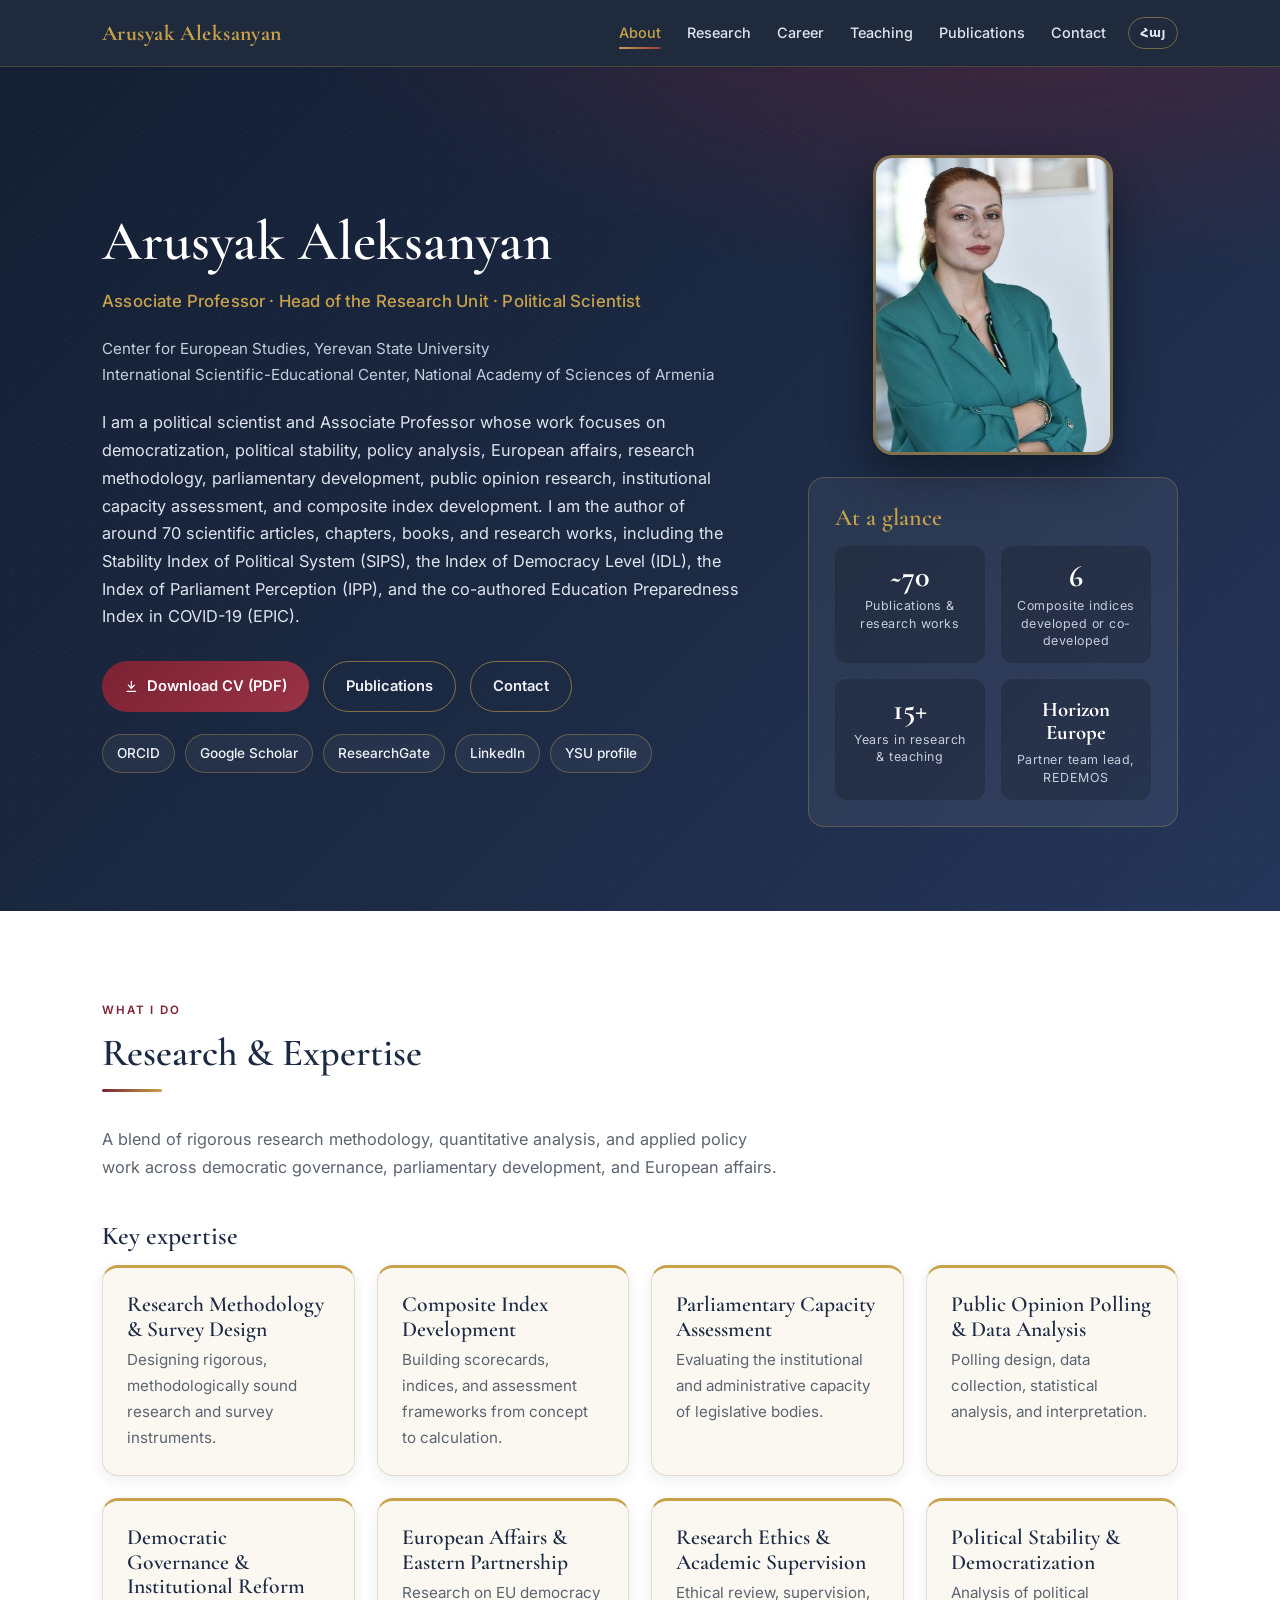
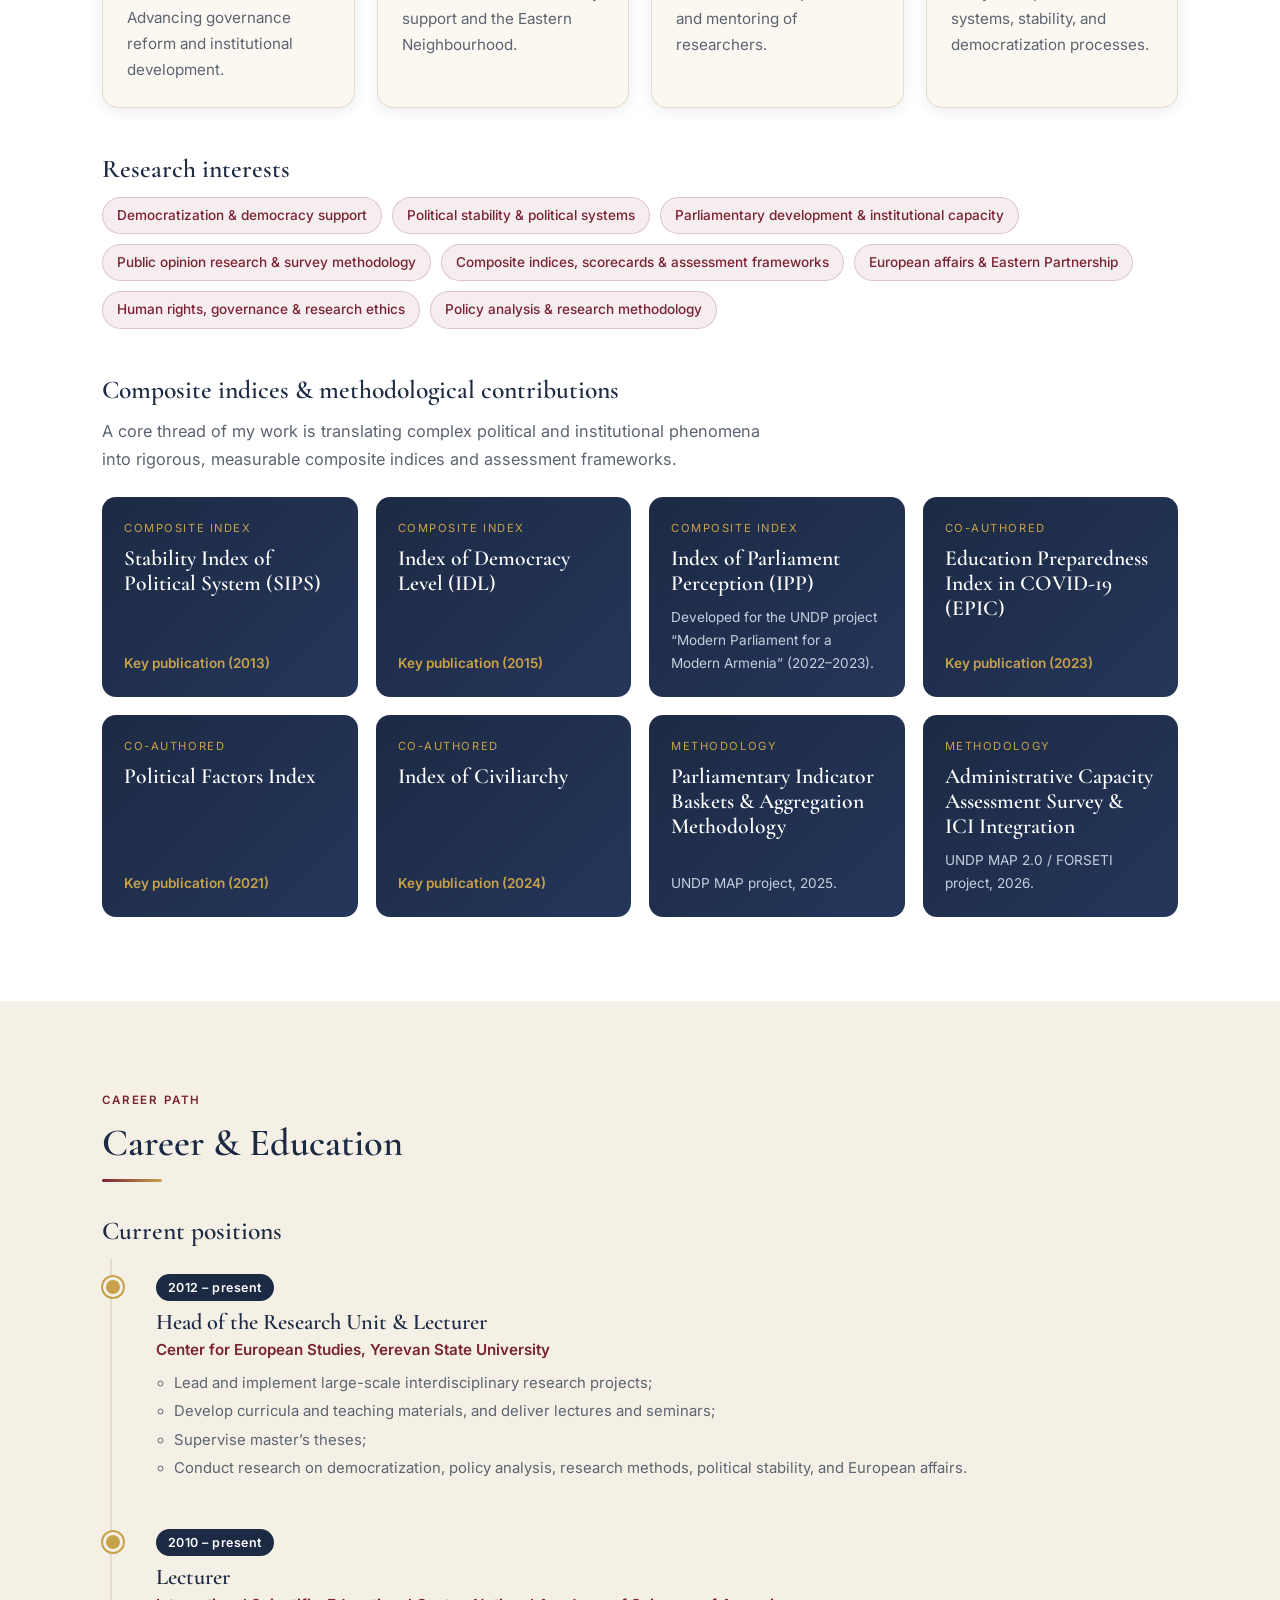
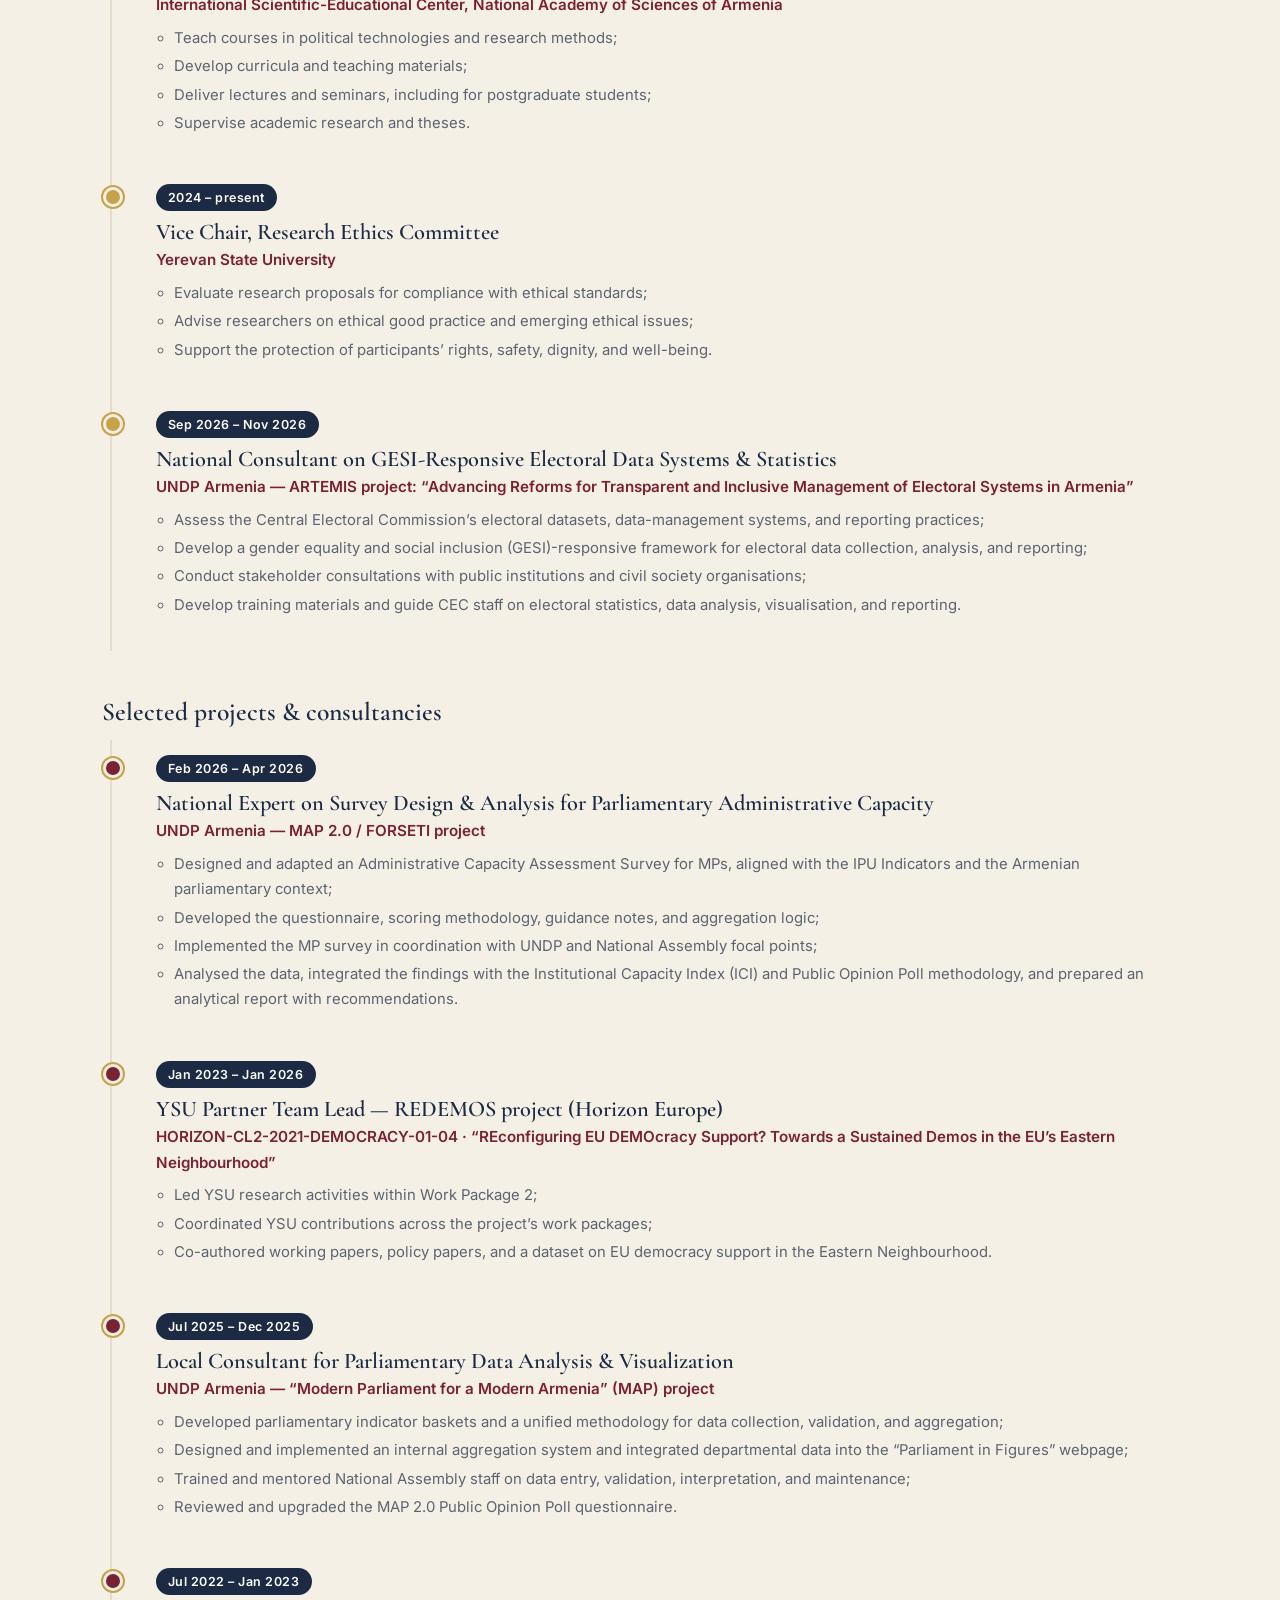
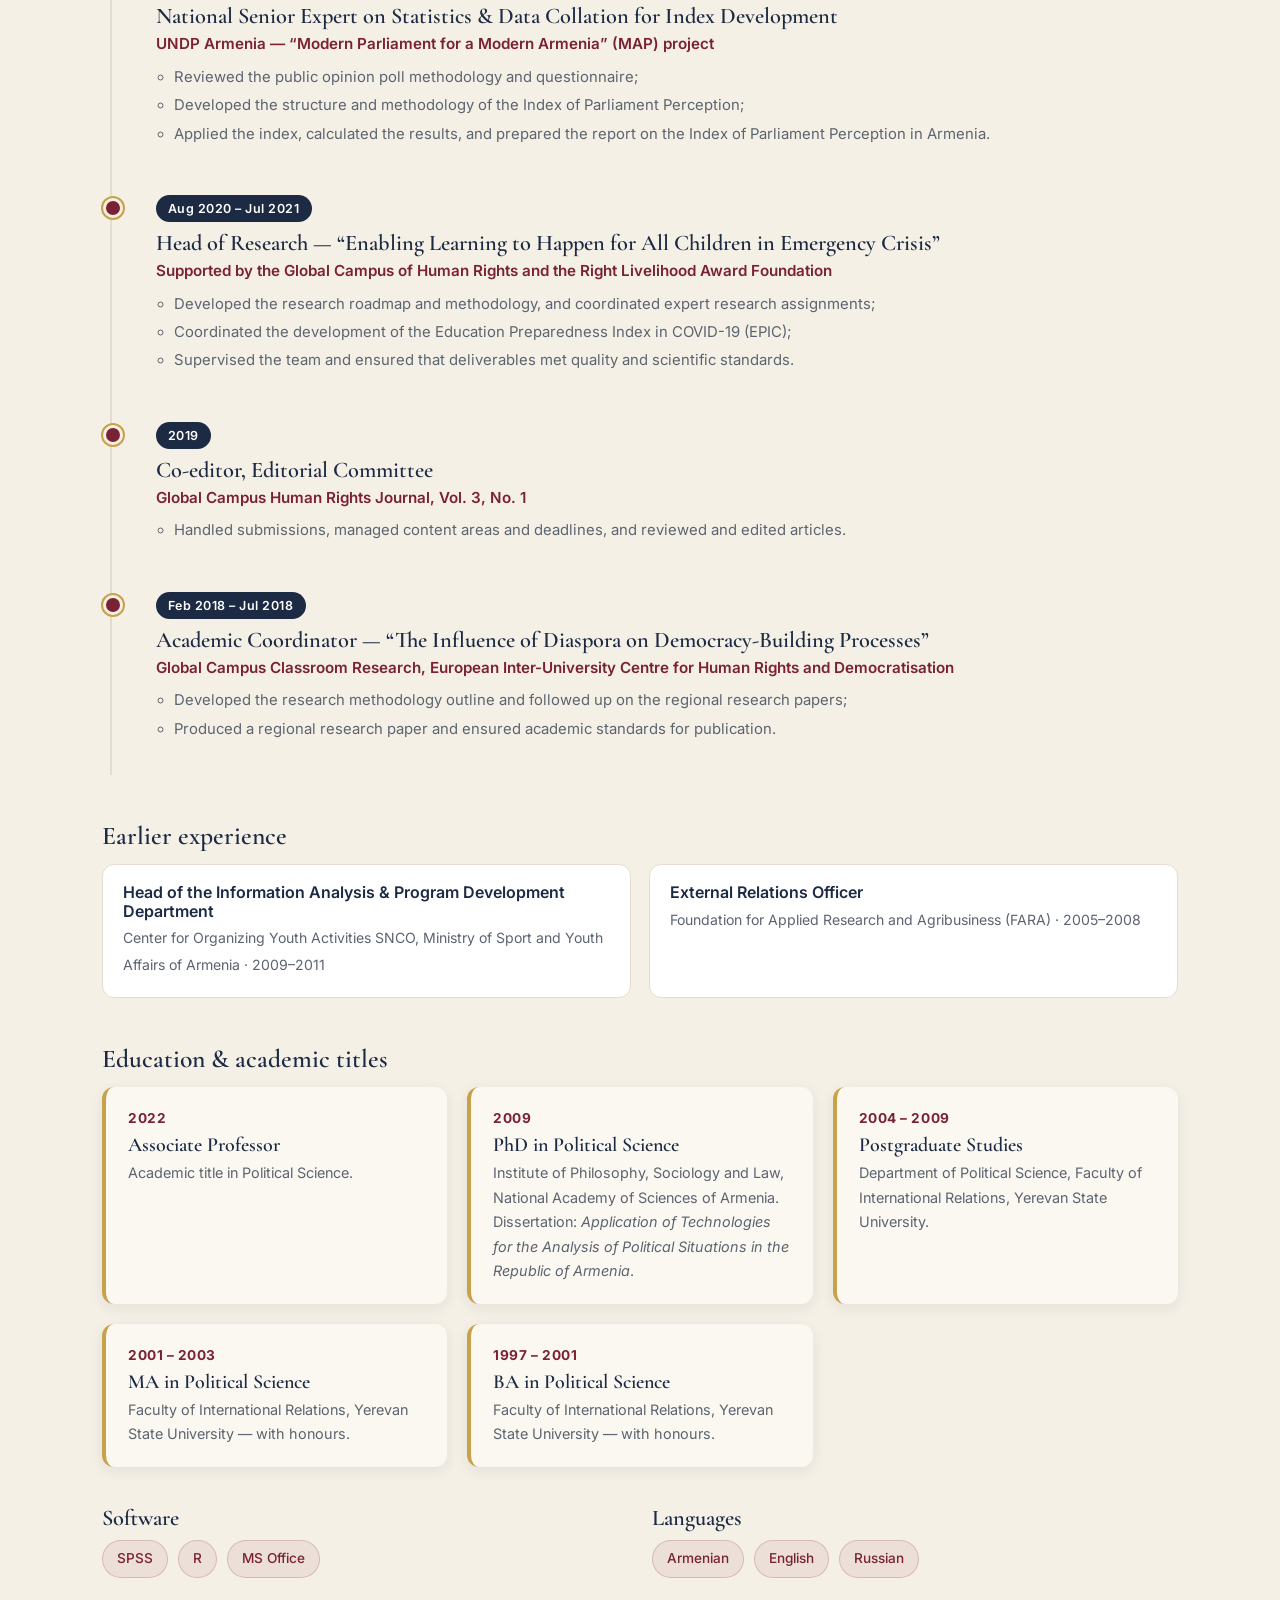
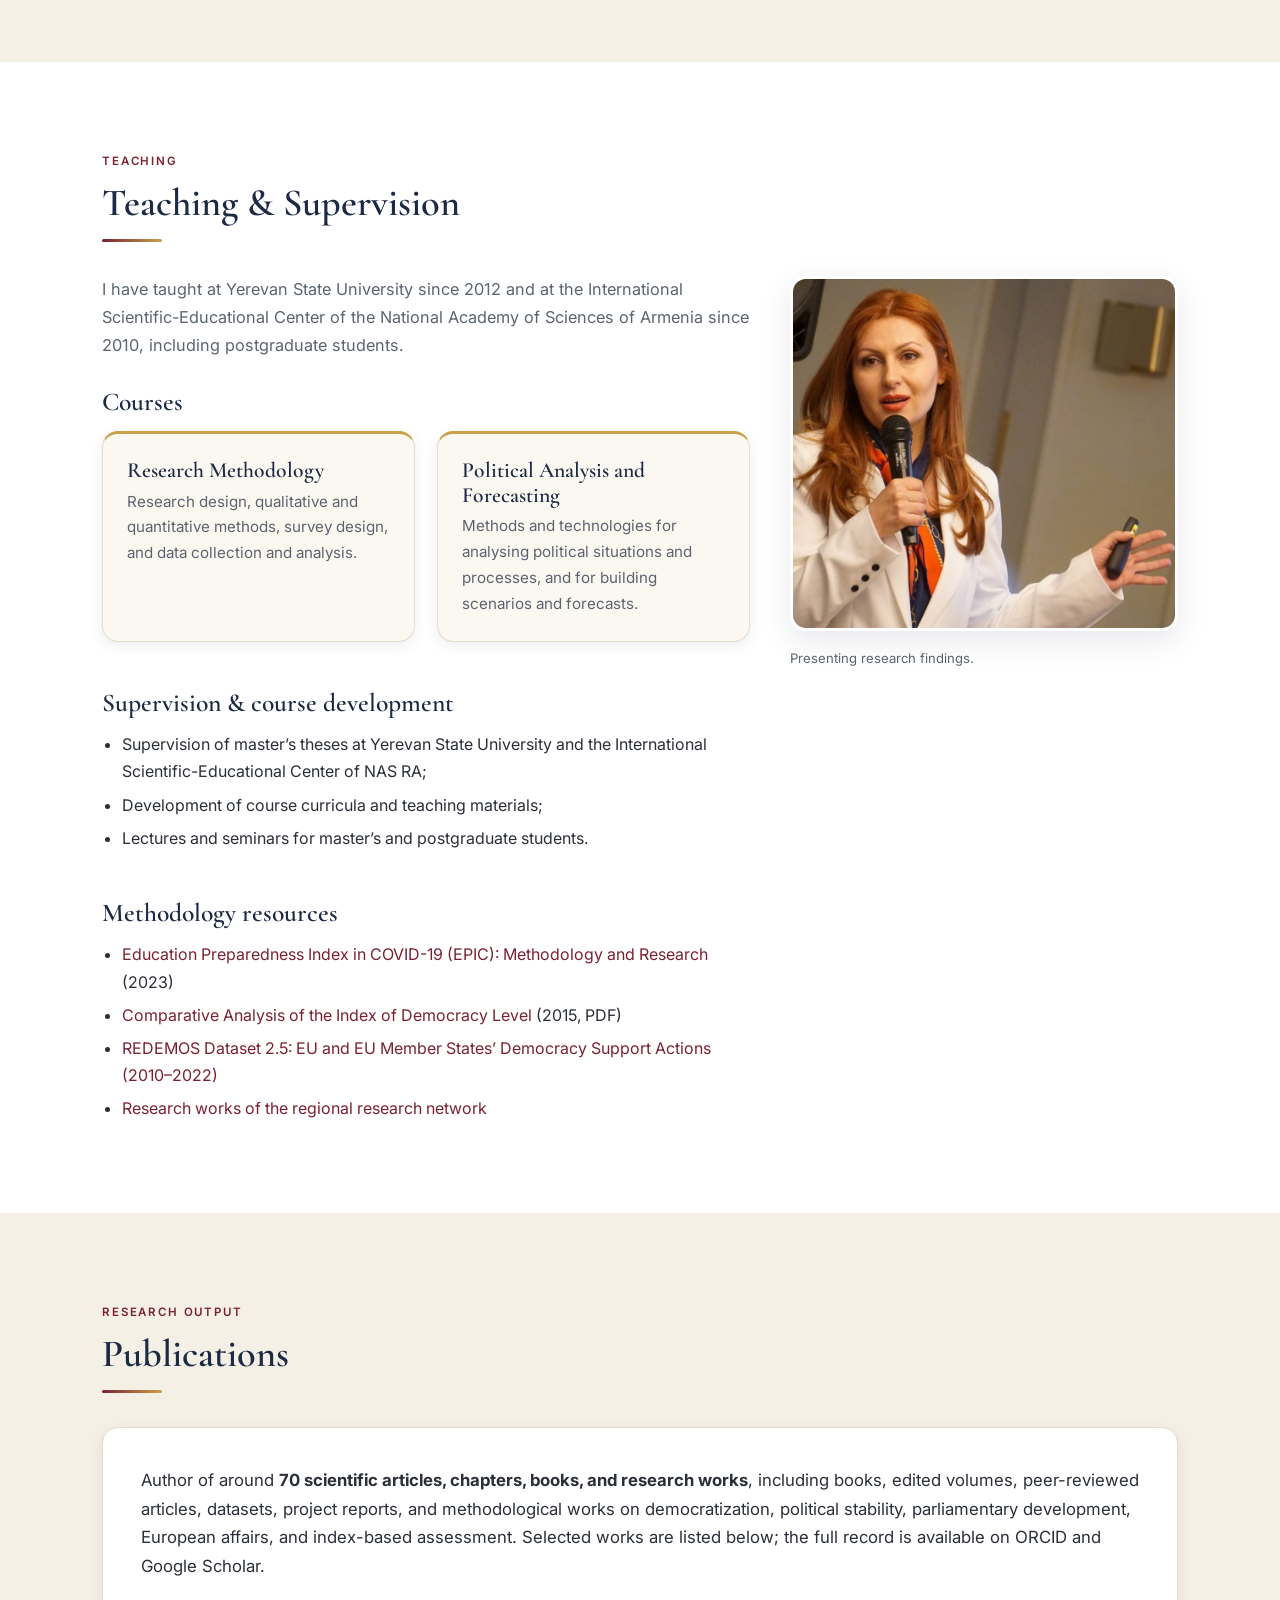
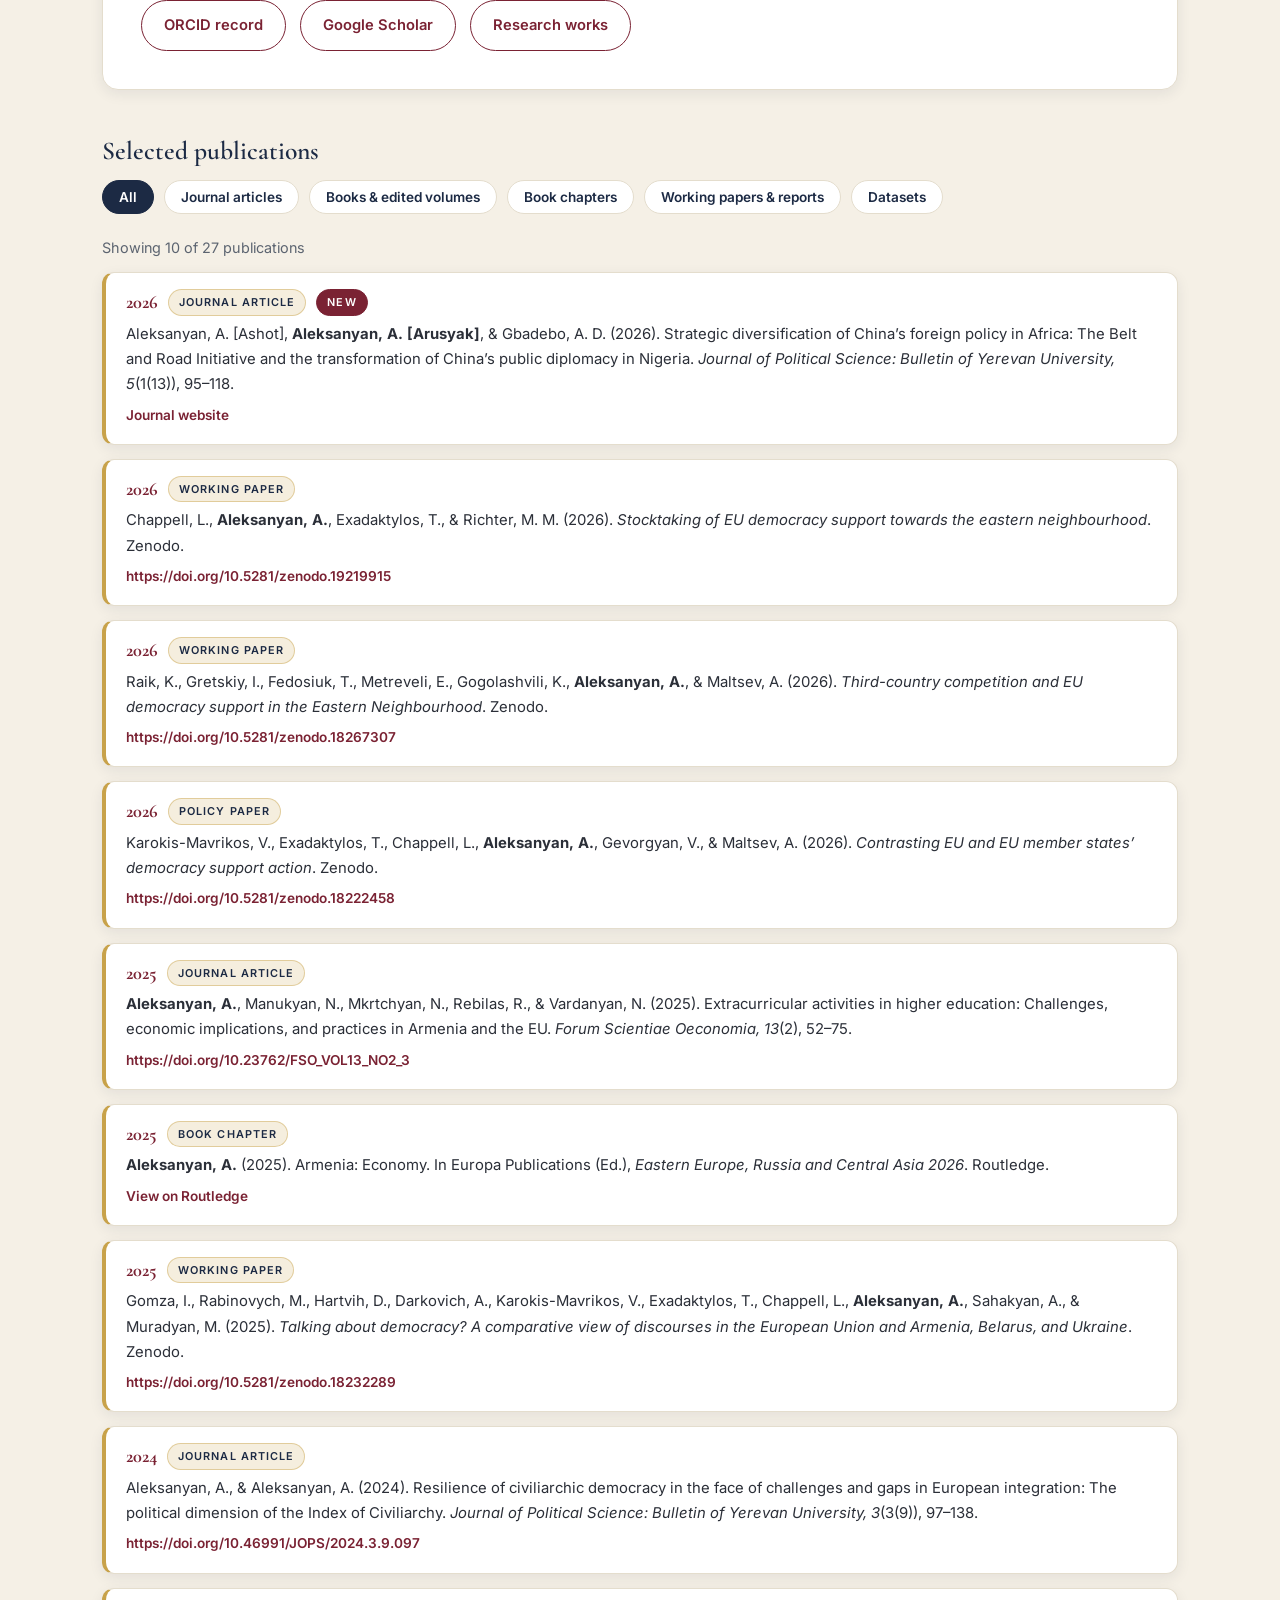
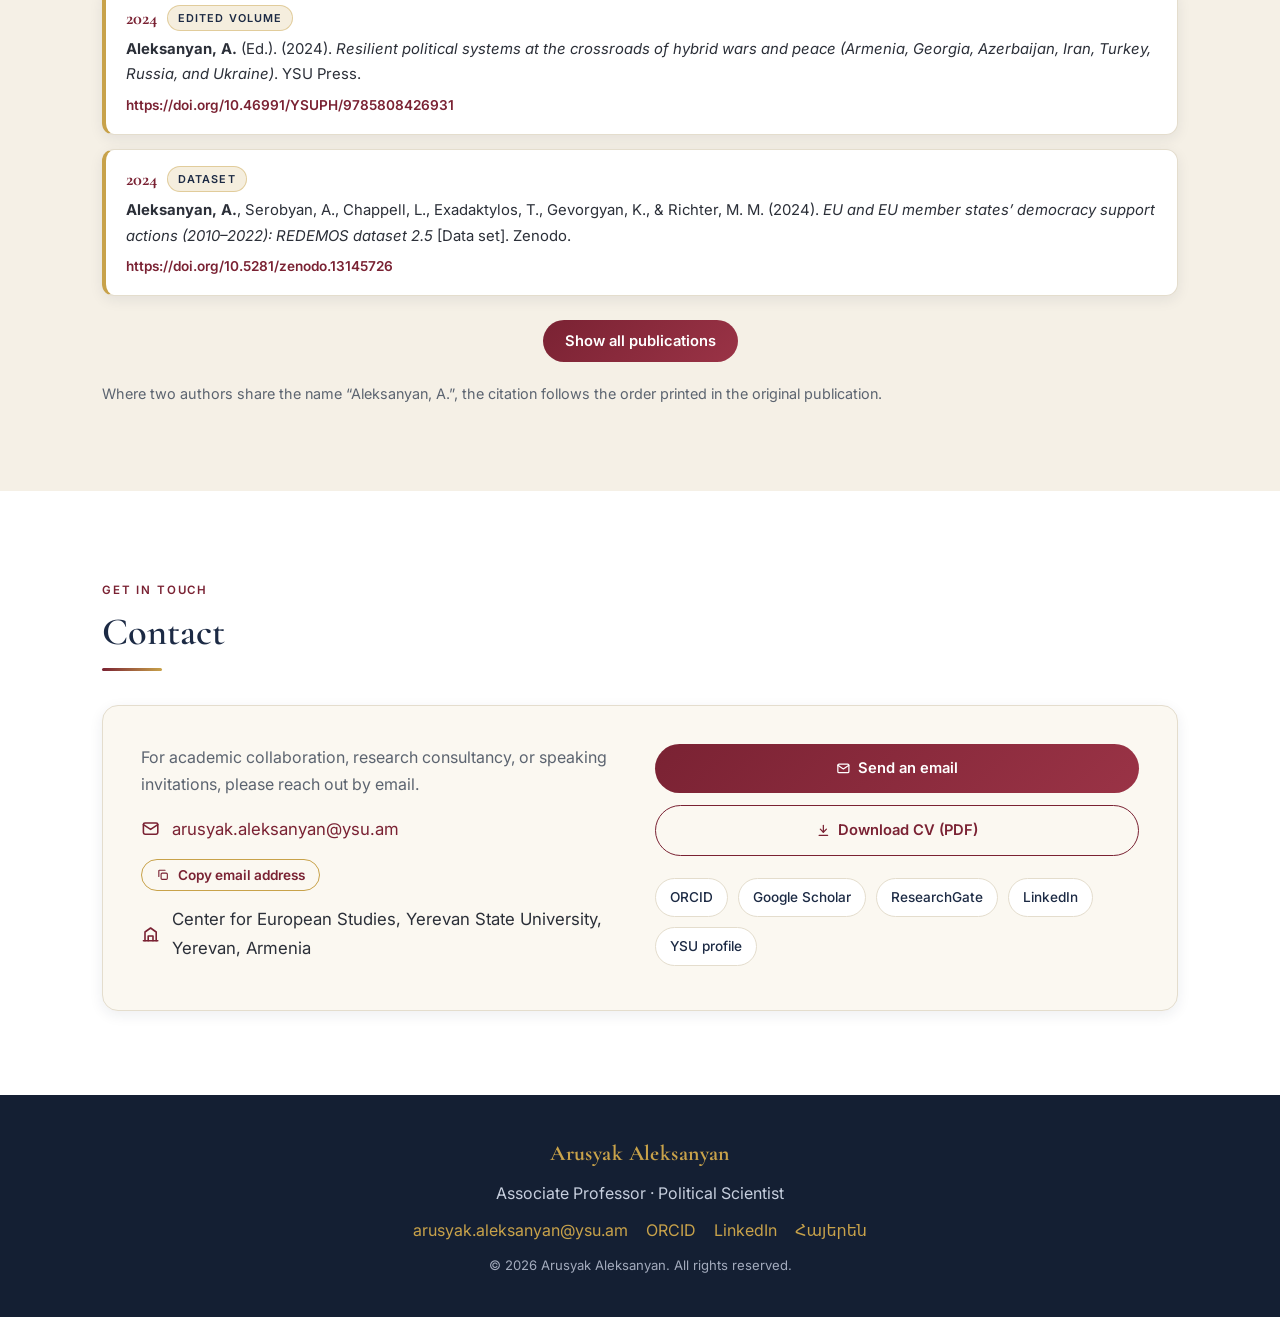
==== commit 3e099b50: "Rebuild academic website and add cleaned CV - Restructure the page into About, Research, Career, Tea" ====
--- a/index.html
+++ b/index.html
@@ -3,370 +3,109 @@
 <head>
 <meta charset="UTF-8" />
 <meta name="viewport" content="width=device-width, initial-scale=1.0" />
-<title>Arusyak Aleksanyan — Associate Professor & Political Scientist</title>
-<meta name="description" content="Arusyak Aleksanyan — Associate Professor, Head of Research Unit, political scientist specializing in democratization, research methodology, governance, and composite index development." />
+<title>Arusyak Aleksanyan — Associate Professor &amp; Political Scientist</title>
+<meta name="description" content="Arusyak Aleksanyan, PhD — Associate Professor and Head of the Research Unit at the Center for European Studies, Yerevan State University. Political scientist working on democratization, political stability, research methodology and composite index development." />
+<link rel="canonical" href="https://a-aleksanyan.github.io/" />
+<link rel="alternate" hreflang="en" href="https://a-aleksanyan.github.io/" />
+<link rel="alternate" hreflang="hy" href="https://a-aleksanyan.github.io/hy/" />
+<link rel="icon" href="images/favicon.svg" type="image/svg+xml" />
+
+<!-- Preview shown when the link is shared (email, LinkedIn, messengers) -->
+<meta property="og:type" content="profile" />
+<meta property="og:title" content="Arusyak Aleksanyan — Associate Professor &amp; Political Scientist" />
+<meta property="og:description" content="Democratization, political stability, research methodology and composite index development. Center for European Studies, Yerevan State University." />
+<meta property="og:url" content="https://a-aleksanyan.github.io/" />
+<meta property="og:image" content="https://a-aleksanyan.github.io/images/og-image.jpg" />
+<meta property="og:image:width" content="1200" />
+<meta property="og:image:height" content="630" />
+<meta property="og:locale" content="en_GB" />
+<meta property="og:locale:alternate" content="hy_AM" />
+<meta name="twitter:card" content="summary_large_image" />
+
+<!-- Structured data: helps search engines show name, role and affiliation correctly -->
+<script type="application/ld+json">
+{
+  "@context": "https://schema.org",
+  "@type": "Person",
+  "name": "Arusyak Aleksanyan",
+  "honorificSuffix": "PhD",
+  "jobTitle": "Associate Professor; Head of the Research Unit",
+  "affiliation": [
+    {"@type": "Organization", "name": "Center for European Studies, Yerevan State University"},
+    {"@type": "Organization", "name": "International Scientific-Educational Center, National Academy of Sciences of the Republic of Armenia"}
+  ],
+  "email": "mailto:arusyak.aleksanyan@ysu.am",
+  "url": "https://a-aleksanyan.github.io/",
+  "image": "https://a-aleksanyan.github.io/images/portrait.jpg",
+  "knowsAbout": ["Democratization", "Political stability", "Research methodology", "Composite indices", "Parliamentary development", "European affairs", "Public opinion research"],
+  "sameAs": [
+    "https://orcid.org/0000-0002-1729-1532",
+    "https://scholar.google.com/citations?user=tx4gEm0AAAAJ",
+    "https://www.researchgate.net/profile/Arusyak-Aleksanyan",
+    "https://www.linkedin.com/in/arusyak-aleksanyan/",
+    "https://www.ysu.am/en/user/1161"
+  ]
+}
+</script>
 
 <!-- Google Fonts: elegant academic serif + clean sans -->
 <link rel="preconnect" href="https://fonts.googleapis.com" />
 <link rel="preconnect" href="https://fonts.gstatic.com" crossorigin />
-<link href="https://fonts.googleapis.com/css2?family=Cormorant+Garamond:wght@500;600;700&family=Inter:wght@300;400;500;600;700&display=swap" rel="stylesheet" />
-
-<style>
-/* ============================================================
-   THEME VARIABLES — edit colors here to restyle the whole site
-   ============================================================ */
-:root{
-  --navy:#1c2a44;        /* deep navy — primary */
-  --navy-deep:#141f33;
-  --wine:#7a2233;        /* burgundy / wine — accent */
-  --wine-light:#9a3346;
-  --gold:#c8a24a;        /* subtle gold */
-  --beige:#f5f0e6;       /* soft beige background */
-  --beige-card:#fbf8f1;
-  --white:#ffffff;
-  --ink:#2b2f38;         /* body text */
-  --muted:#5c6470;       /* secondary text */
-  --line:#e4ddcd;        /* dividers */
-  --shadow:0 10px 30px rgba(28,42,68,.10);
-  --shadow-sm:0 4px 14px rgba(28,42,68,.08);
-  --radius:16px;
-  --maxw:1120px;
-}
-
-*{box-sizing:border-box;margin:0;padding:0}
-html{scroll-behavior:smooth}
-body{
-  font-family:'Inter',system-ui,-apple-system,Segoe UI,Roboto,sans-serif;
-  color:var(--ink);
-  background:var(--beige);
-  line-height:1.7;
-  -webkit-font-smoothing:antialiased;
-}
-h1,h2,h3,h4{font-family:'Cormorant Garamond',Georgia,serif;color:var(--navy);line-height:1.15;font-weight:600}
-a{color:var(--wine);text-decoration:none;transition:color .2s}
-a:hover{color:var(--wine-light)}
-img{max-width:100%}
-
-.container{max-width:var(--maxw);margin:0 auto;padding:0 22px}
-section{padding:84px 0}
-.section-eyebrow{
-  display:inline-block;font-family:'Inter';font-weight:600;letter-spacing:.16em;
-  text-transform:uppercase;font-size:.72rem;color:var(--wine);margin-bottom:10px;
-}
-.section-title{font-size:2.4rem;margin-bottom:8px}
-.section-intro{color:var(--muted);max-width:680px;margin-bottom:40px;font-size:1.02rem}
-.divider{width:60px;height:3px;background:linear-gradient(90deg,var(--wine),var(--gold));border-radius:3px;margin:14px 0 34px}
-
-/* ============================================================
-   HEADER / STICKY NAV
-   ============================================================ */
-header.site-header{
-  position:sticky;top:0;z-index:1000;
-  background:rgba(20,31,51,.92);
-  backdrop-filter:blur(10px);
-  border-bottom:1px solid rgba(200,162,74,.25);
-}
-.nav-inner{display:flex;align-items:center;justify-content:space-between;gap:48px;height:66px}
-.brand{font-family:'Cormorant Garamond';color:var(--gold);font-size:1.35rem;font-weight:700;letter-spacing:.02em;white-space:nowrap;flex-shrink:0}
-.brand span{color:var(--gold)}
-.nav-links{display:flex;gap:2px;list-style:none}
-.nav-links a{
-  position:relative;display:inline-flex;align-items:center;
-  color:#dfe4ee;font-size:.88rem;font-weight:500;padding:7px 11px;border-radius:6px;
-  white-space:nowrap;transition:color .25s;
-}
-/* clean underline animation — grows from the centre on hover / active */
-.nav-links a::after{
-  content:"";position:absolute;left:11px;right:11px;bottom:3px;height:2px;
-  background:linear-gradient(90deg,var(--gold),var(--wine-light));
-  transform:scaleX(0);transform-origin:center;transition:transform .3s ease;border-radius:2px;
-}
-.nav-links a:hover{color:var(--gold)}
-.nav-links a:hover::after{transform:scaleX(1)}
-/* active section — gold text + thin underline, no bulky background */
-.nav-links a.active{color:var(--gold)}
-.nav-links a.active::after{transform:scaleX(1)}
-.nav-toggle{display:none;background:none;border:none;color:var(--white);font-size:1.6rem;cursor:pointer}
-
-/* ============================================================
-   HERO
-   ============================================================ */
-.hero{
-  background:
-    radial-gradient(1200px 500px at 80% -10%,rgba(122,34,51,.45),transparent 60%),
-    linear-gradient(135deg,var(--navy-deep),var(--navy) 55%,#26365a);
-  color:#eef1f7;padding:96px 0 92px;position:relative;overflow:hidden;
-}
-.hero::after{
-  content:"";position:absolute;inset:0;
-  background-image:radial-gradient(rgba(255,255,255,.05) 1px,transparent 1px);
-  background-size:26px 26px;opacity:.5;pointer-events:none;
-}
-.hero-grid{display:grid;grid-template-columns:1.6fr .9fr;gap:48px;align-items:center;position:relative;z-index:2}
-.hero-name{font-size:3.5rem;color:var(--white);margin-bottom:14px}
-.hero-title{font-family:'Inter';font-weight:500;color:var(--gold);font-size:1.05rem;margin-bottom:20px;letter-spacing:.01em}
-.hero-affil{color:#c6cedd;font-size:.95rem;margin-bottom:22px}
-.hero-profile{color:#dfe4ee;font-size:1.02rem;max-width:640px}
-.hero-cta{display:flex;flex-wrap:wrap;gap:14px;margin-top:30px}
-.btn{
-  display:inline-flex;align-items:center;gap:8px;font-weight:600;font-size:.92rem;
-  padding:12px 22px;border-radius:30px;cursor:pointer;transition:transform .2s,box-shadow .2s,background .2s;
-}
-.btn-primary{background:linear-gradient(135deg,var(--wine),var(--wine-light));color:#fff;border:none}
-.btn-primary:hover{transform:translateY(-2px);box-shadow:0 8px 22px rgba(122,34,51,.4);color:#fff}
-.btn-ghost{background:transparent;color:#eef1f7;border:1.5px solid rgba(200,162,74,.6)}
-.btn-ghost:hover{background:rgba(200,162,74,.15);color:var(--gold);transform:translateY(-2px)}
-.hero-right{display:flex;flex-direction:column;gap:22px}
-.hero-photo-wrap{display:flex;justify-content:center}
-.hero-photo{
-  width:240px;height:300px;object-fit:cover;
-  border-radius:20px;
-  border:3px solid rgba(200,162,74,.55);
-  box-shadow:0 18px 40px rgba(0,0,0,.40);
-  background:rgba(255,255,255,.06);
-  transition:transform .3s,box-shadow .3s;
-}
-.hero-photo:hover{transform:translateY(-5px) scale(1.01);box-shadow:0 24px 50px rgba(0,0,0,.5)}
-.hero-card{
-  background:rgba(255,255,255,.06);border:1px solid rgba(200,162,74,.3);
-  border-radius:var(--radius);padding:26px;backdrop-filter:blur(4px);
-}
-.hero-card h3{color:var(--gold);font-size:1.5rem;margin-bottom:14px}
-.hero-stats{display:grid;grid-template-columns:1fr 1fr;gap:16px}
-.stat{background:rgba(0,0,0,.18);border-radius:12px;padding:14px;text-align:center}
-.stat b{display:block;font-family:'Cormorant Garamond';font-size:1.9rem;color:#fff;line-height:1}
-.stat span{font-size:.78rem;color:#c6cedd;letter-spacing:.04em}
-
-/* ============================================================
-   QUICK ACCESS BLOCK (inside hero)
-   ============================================================ */
-.quick-access{position:relative;z-index:2;margin-top:46px;padding-top:26px;border-top:1px solid rgba(200,162,74,.22)}
-.quick-access .qa-label{
-  font-family:'Inter';font-weight:600;letter-spacing:.16em;text-transform:uppercase;
-  font-size:.72rem;color:var(--gold);margin-bottom:14px;display:block;
-}
-.qa-grid{display:flex;flex-wrap:wrap;gap:12px}
-.qa-item{
-  display:inline-flex;align-items:center;gap:9px;cursor:pointer;
-  background:rgba(255,255,255,.06);border:1px solid rgba(200,162,74,.3);
-  color:#eef1f7;font-size:.9rem;font-weight:500;padding:10px 18px;border-radius:30px;
-  transition:transform .25s,background .25s,border-color .25s,box-shadow .25s;
-}
-.qa-item .qa-ico{font-size:1.1rem}
-.qa-item:hover{
-  transform:translateY(-3px);background:rgba(200,162,74,.16);
-  border-color:var(--gold);color:var(--gold);box-shadow:0 8px 20px rgba(0,0,0,.3);
-}
-
-/* ============================================================
-   CARDS GRID (Expertise, Index work)
-   ============================================================ */
-.card-grid{display:grid;grid-template-columns:repeat(auto-fit,minmax(250px,1fr));gap:22px}
-.card{
-  background:var(--beige-card);border:1px solid var(--line);border-radius:var(--radius);
-  padding:26px 24px;box-shadow:var(--shadow-sm);transition:transform .25s,box-shadow .25s,border-color .25s;
-}
-.card:hover{transform:translateY(-6px);box-shadow:var(--shadow);border-color:var(--gold)}
-.card .ico{font-size:1.8rem;display:inline-block;margin-bottom:12px}
-.card h3{font-size:1.35rem;margin-bottom:6px}
-.card p{color:var(--muted);font-size:.95rem}
-
-/* ============================================================
-   TIMELINE (Experience)
-   ============================================================ */
-.timeline{position:relative;margin-left:8px;padding-left:30px;border-left:2px solid var(--line)}
-.tl-item{position:relative;padding:14px 0 34px 14px;border-radius:10px;transition:background .25s,transform .25s}
-/* active timeline item effect on hover */
-.tl-item:hover{background:rgba(122,34,51,.05);transform:translateX(4px)}
-.tl-item:hover::before{transform:scale(1.25);box-shadow:0 0 0 3px var(--gold),0 0 12px rgba(200,162,74,.7)}
-.tl-item::before{transition:transform .25s,box-shadow .25s}
-.tl-item::before{
-  content:"";position:absolute;left:-39px;top:18px;width:14px;height:14px;border-radius:50%;
-  background:var(--wine);border:3px solid var(--beige);box-shadow:0 0 0 2px var(--gold);
-}
-.tl-period{display:inline-block;font-size:.78rem;font-weight:600;letter-spacing:.04em;color:#fff;
-  background:var(--navy);padding:3px 12px;border-radius:20px;margin-bottom:8px}
-.tl-item h3{font-size:1.4rem;margin-bottom:2px}
-.tl-org{color:var(--wine);font-weight:600;font-size:.95rem;margin-bottom:8px}
-.tl-item ul{margin:6px 0 0 18px;color:var(--muted);font-size:.93rem}
-.tl-item ul li{margin-bottom:3px}
-
-/* ============================================================
-   EDUCATION
-   ============================================================ */
-.edu-grid{display:grid;grid-template-columns:repeat(auto-fit,minmax(260px,1fr));gap:20px}
-.edu-card{background:var(--white);border-left:4px solid var(--gold);border-radius:12px;padding:20px 22px;box-shadow:var(--shadow-sm);transition:transform .2s}
-.edu-card:hover{transform:translateY(-4px)}
-.edu-card .yr{font-weight:700;color:var(--wine);font-size:.85rem;letter-spacing:.04em}
-.edu-card h3{font-size:1.25rem;margin:4px 0 4px}
-.edu-card p{color:var(--muted);font-size:.9rem}
-
-/* badges */
-.badges{display:flex;flex-wrap:wrap;gap:10px;margin-top:8px}
-.badge{background:rgba(122,34,51,.08);color:var(--wine);border:1px solid rgba(122,34,51,.2);
-  padding:6px 14px;border-radius:30px;font-size:.85rem;font-weight:500}
-
-/* ============================================================
-   PROJECTS / EARLIER EXPERIENCE compact
-   ============================================================ */
-.compact-list{display:grid;grid-template-columns:repeat(auto-fit,minmax(280px,1fr));gap:18px}
-.compact{background:var(--white);border:1px solid var(--line);border-radius:12px;padding:18px 20px}
-.compact h4{font-family:'Inter';color:var(--navy);font-size:1rem;font-weight:600;margin-bottom:4px}
-.compact span{color:var(--muted);font-size:.88rem}
-
-/* index dev list */
-.index-grid{display:grid;grid-template-columns:repeat(auto-fit,minmax(240px,1fr));gap:18px}
-.index-item{background:linear-gradient(135deg,var(--navy),#26365a);color:#eef1f7;border-radius:14px;padding:22px;transition:transform .25s,box-shadow .25s}
-.index-item:hover{transform:translateY(-6px);box-shadow:0 14px 30px rgba(20,31,51,.35)}
-.index-item .tag{display:inline-block;font-size:.7rem;letter-spacing:.14em;text-transform:uppercase;color:var(--gold);margin-bottom:8px}
-.index-item h3{color:#fff;font-size:1.35rem}
-
-/* ============================================================
-   SECTION BACKGROUND ALTERNATION
-   ============================================================ */
-.bg-white{background:var(--white)}
-.bg-beige{background:var(--beige)}
-
-/* publications / contact panels */
-.panel{background:var(--beige-card);border:1px solid var(--line);border-radius:var(--radius);padding:38px;box-shadow:var(--shadow-sm)}
-.link-row{display:flex;flex-wrap:wrap;gap:14px;margin-top:20px}
-.btn-outline{background:transparent;color:var(--wine);border:1.5px solid var(--wine)}
-.btn-outline:hover{background:var(--wine);color:#fff;transform:translateY(-2px)}
-
-/* publications list */
-.pub-list{display:flex;flex-direction:column;gap:14px;margin-top:8px}
-.pub-card{
-  background:var(--white);border:1px solid var(--line);border-left:4px solid var(--gold);
-  border-radius:12px;padding:16px 20px;box-shadow:var(--shadow-sm);
-  transition:transform .2s,box-shadow .2s,border-color .2s;
-}
-.pub-card:hover{transform:translateY(-3px);box-shadow:var(--shadow);border-left-color:var(--wine)}
-.pub-top{display:flex;align-items:center;gap:10px;flex-wrap:wrap;margin-bottom:6px}
-.pub-year{font-family:'Cormorant Garamond';font-weight:700;color:var(--wine);font-size:1.15rem;line-height:1}
-.pub-type{
-  font-size:.68rem;letter-spacing:.1em;text-transform:uppercase;font-weight:600;
-  color:var(--navy);background:rgba(200,162,74,.18);border:1px solid rgba(200,162,74,.45);
-  padding:3px 10px;border-radius:20px;
-}
-.pub-card p{font-size:.93rem;color:var(--ink);margin:0}
-.pub-card a.pub-link{font-size:.85rem;font-weight:600;display:inline-block;margin-top:6px;word-break:break-word}
-.pub-hidden{display:none}
-.pub-toggle-wrap{text-align:center;margin-top:24px}
-.contact-grid{display:grid;grid-template-columns:1fr 1fr;gap:30px;align-items:center}
-.contact-line{display:flex;align-items:center;gap:12px;font-size:1.05rem;margin-bottom:10px}
-.contact-line .ico{font-size:1.3rem}
-/* copy-email button */
-.copy-email{
-  display:inline-flex;align-items:center;gap:8px;cursor:pointer;
-  background:transparent;border:1.5px solid var(--gold);color:var(--wine);
-  font-size:.85rem;font-weight:600;padding:7px 14px;border-radius:30px;margin-top:6px;
-  transition:background .25s,color .25s,transform .2s;
-}
-.copy-email:hover{background:var(--gold);color:#fff;transform:translateY(-2px)}
-.copy-email.copied{background:#2e7d52;border-color:#2e7d52;color:#fff}
-/* copy confirmation toast */
-.copy-toast{
-  position:fixed;left:50%;bottom:90px;transform:translateX(-50%) translateY(20px);
-  background:var(--navy);color:#fff;padding:11px 22px;border-radius:30px;
-  font-size:.9rem;font-weight:500;box-shadow:0 10px 30px rgba(0,0,0,.3);
-  border:1px solid rgba(200,162,74,.5);opacity:0;pointer-events:none;
-  transition:opacity .3s,transform .3s;z-index:1200;
-}
-.copy-toast.show{opacity:1;transform:translateX(-50%) translateY(0)}
-
-/* ============================================================
-   FOOTER
-   ============================================================ */
-footer{background:var(--navy-deep);color:#c6cedd;padding:40px 0;text-align:center}
-footer .brand{justify-content:center;margin-bottom:8px;display:inline-block;color:var(--gold)}
-footer .brand span{color:var(--gold)}
-footer a{color:var(--gold)}
-footer .small{font-size:.82rem;color:#8a93a6;margin-top:8px}
-
-/* back to top */
-#toTop{
-  position:fixed;right:22px;bottom:22px;width:48px;height:48px;border-radius:50%;
-  background:linear-gradient(135deg,var(--wine),var(--wine-light));color:#fff;border:1px solid rgba(200,162,74,.5);
-  font-size:1.2rem;cursor:pointer;display:flex;align-items:center;justify-content:center;
-  box-shadow:0 6px 18px rgba(122,34,51,.4);
-  opacity:0;visibility:hidden;transform:translateY(14px) scale(.9);pointer-events:none;
-  transition:opacity .35s ease,transform .35s ease,visibility .35s,box-shadow .25s;z-index:900;
-}
-#toTop.show{opacity:1;visibility:visible;transform:translateY(0) scale(1);pointer-events:auto}
-#toTop:hover{transform:translateY(-4px) scale(1.06);box-shadow:0 10px 26px rgba(122,34,51,.55)}
-
-/* ============================================================
-   SCROLL ANIMATIONS
-   ============================================================ */
-.reveal{opacity:0;transform:translateY(28px);transition:opacity .7s ease,transform .7s ease}
-.reveal.visible{opacity:1;transform:none}
-
-/* ============================================================
-   RESPONSIVE
-   ============================================================ */
-/* Medium screens: tighten the nav so every item stays on one line */
-@media (max-width:1080px) and (min-width:861px){
-  .nav-inner{gap:24px}
-  .nav-links{gap:0}
-  .nav-links a{font-size:.8rem;padding:7px 8px}
-  .nav-links a::after{left:8px;right:8px}
-}
-@media (max-width:860px){
-  .hero-grid{grid-template-columns:1fr;gap:34px}
-  .hero-name{font-size:2.6rem}
-  .hero-photo{width:200px;height:250px}
-  .contact-grid{grid-template-columns:1fr}
-  .nav-links{
-    position:absolute;top:66px;left:0;right:0;flex-direction:column;gap:0;
-    background:var(--navy-deep);border-top:1px solid rgba(200,162,74,.2);
-    max-height:0;overflow:hidden;transition:max-height .35s ease;
-  }
-  .nav-links.open{max-height:520px;padding:8px 0}
-  .nav-links a{display:flex;padding:13px 22px;border-radius:0;border-left:3px solid transparent}
-  .nav-links a::after{display:none}
-  .nav-links a.active{background:rgba(122,34,51,.32);border-left-color:var(--gold);box-shadow:none}
-  .nav-links a:hover{border-left-color:rgba(200,162,74,.6)}
-  .nav-toggle{display:block}
-  .section-title{font-size:2rem}
-  .brand{font-size:1.1rem}
-}
-@media (max-width:380px){
-  .brand{font-size:.98rem}
-}
-</style>
+<link href="https://fonts.googleapis.com/css2?family=Cormorant+Garamond:wght@500;600;700&family=Inter:wght@400;500;600;700&display=swap" rel="stylesheet" />
+<link rel="stylesheet" href="style.css" />
+<!-- Marks that JavaScript runs, so scroll animations apply only then -->
+<script>document.documentElement.classList.add('js');</script>
+<script src="script.js" defer></script>
 </head>
 <body>
 
+<!-- Icon set (decorative; hidden from screen readers) -->
+<svg width="0" height="0" style="position:absolute" aria-hidden="true" focusable="false">
+  <symbol id="i-mail" viewBox="0 0 24 24"><rect x="3" y="5" width="18" height="14" rx="2"/><path d="m3 7 9 6 9-6"/></symbol>
+  <symbol id="i-download" viewBox="0 0 24 24"><path d="M12 4v11"/><path d="m7 10 5 5 5-5"/><path d="M5 20h14"/></symbol>
+  <symbol id="i-link" viewBox="0 0 24 24"><path d="M14 4h6v6"/><path d="M20 4 11 13"/><path d="M18 14v5a1 1 0 0 1-1 1H5a1 1 0 0 1-1-1V7a1 1 0 0 1 1-1h5"/></symbol>
+  <symbol id="i-copy" viewBox="0 0 24 24"><rect x="9" y="9" width="11" height="11" rx="2"/><path d="M5 15V5a1 1 0 0 1 1-1h10"/></symbol>
+  <symbol id="i-building" viewBox="0 0 24 24"><path d="M3 21h18"/><path d="M5 21V10l7-5 7 5v11"/><path d="M9 21v-6h6v6"/></symbol>
+  <symbol id="i-menu" viewBox="0 0 24 24"><path d="M4 7h16M4 12h16M4 17h16"/></symbol>
+  <symbol id="i-close" viewBox="0 0 24 24"><path d="M6 6l12 12M18 6 6 18"/></symbol>
+  <symbol id="i-up" viewBox="0 0 24 24"><path d="M12 19V5"/><path d="m5 12 7-7 7 7"/></symbol>
+</svg>
+
+<a class="skip-link" href="#main">Skip to main content</a>
+
 <!-- ============================= HEADER / NAV ============================= -->
 <header class="site-header">
-  <div class="container nav-inner">
-    <div class="brand">Arusyak&nbsp;<span>Aleksanyan</span></div>
-    <button class="nav-toggle" id="navToggle" aria-label="Toggle menu">&#9776;</button>
-    <ul class="nav-links" id="navLinks">
-      <li><a href="#profile">Profile</a></li>
-      <li><a href="#expertise">Expertise</a></li>
-      <li><a href="#experience">Experience</a></li>
-      <li><a href="#projects">Projects</a></li>
-      <li><a href="#index">Indices</a></li>
-      <li><a href="#education">Education</a></li>
-      <li><a href="#publications">Publications</a></li>
-      <li><a href="#contact">Contact</a></li>
-    </ul>
-    <!-- Nav icons/dots and active highlighting are handled in CSS + JS below -->
-
-  </div>
+  <nav class="container nav-inner" aria-label="Main">
+    <a class="brand" href="#about">Arusyak Aleksanyan</a>
+    <div class="nav-right">
+      <ul class="nav-links" id="navLinks">
+        <li><a href="#about">About</a></li>
+        <li><a href="#research">Research</a></li>
+        <li><a href="#career">Career</a></li>
+        <li><a href="#teaching">Teaching</a></li>
+        <li><a href="#publications">Publications</a></li>
+        <li><a href="#contact">Contact</a></li>
+      </ul>
+      <a class="lang-switch" href="hy/" lang="hy" hreflang="hy" title="Հայերեն տարբերակ">Հայ</a>
+      <button class="nav-toggle" id="navToggle" type="button" aria-expanded="false" aria-controls="navLinks">
+        <span class="visually-hidden">Menu</span>
+        <svg class="icon icon-open" aria-hidden="true"><use href="#i-menu"/></svg>
+        <svg class="icon icon-close" aria-hidden="true"><use href="#i-close"/></svg>
+      </button>
+    </div>
+  </nav>
 </header>
 
-<main>
-
-<!-- ============================= HERO / PROFILE ============================= -->
-<section class="hero" id="profile">
+<main id="main">
+
+<!-- ============================= HERO / ABOUT ============================= -->
+<section class="hero" id="about" aria-labelledby="name">
   <div class="container hero-grid">
     <div class="reveal">
-      <h1 class="hero-name">Arusyak Aleksanyan</h1>
-      <p class="hero-title">Associate Professor · Head of Research Unit · Political Scientist</p>
+      <h1 class="hero-name" id="name">Arusyak Aleksanyan</h1>
+      <p class="hero-title">Associate Professor · Head of the Research Unit · Political Scientist</p>
       <p class="hero-affil">
-        Center for European Studies, Yerevan State University — Department of Political Science<br/>
+        Center for European Studies, Yerevan State University<br />
         International Scientific-Educational Center, National Academy of Sciences of Armenia
       </p>
       <p class="hero-profile">
@@ -378,488 +117,512 @@
         (IDL), the Index of Parliament Perception (IPP), and the co-authored Education Preparedness
         Index in COVID-19 (EPIC).
       </p>
+      <div class="hero-cta">
+        <a class="btn btn-primary" href="files/Arusyak_Aleksanyan_CV.pdf" download>
+          <svg class="icon" aria-hidden="true"><use href="#i-download"/></svg>Download CV (PDF)
+        </a>
+        <a class="btn btn-ghost" href="#publications">Publications</a>
+        <a class="btn btn-ghost" href="#contact">Contact</a>
+      </div>
+      <ul class="profile-links" aria-label="Scholarly profiles">
+        <li><a href="https://orcid.org/0000-0002-1729-1532">ORCID</a></li>
+        <li><a href="https://scholar.google.com/citations?user=tx4gEm0AAAAJ">Google Scholar</a></li>
+        <li><a href="https://www.researchgate.net/profile/Arusyak-Aleksanyan">ResearchGate</a></li>
+        <li><a href="https://www.linkedin.com/in/arusyak-aleksanyan/">LinkedIn</a></li>
+        <li><a href="https://www.ysu.am/en/user/1161">YSU profile</a></li>
+      </ul>
     </div>
     <div class="hero-right reveal">
-      <!-- Upload the photo to the same GitHub repository as index.html and name it exactly profile-photo.jpg -->
       <div class="hero-photo-wrap">
-        <img class="hero-photo" src="profile-photo.jpg" alt="Portrait of Arusyak Aleksanyan" />
+        <img class="hero-photo" src="images/portrait.jpg" width="346" height="526" alt="Portrait of Arusyak Aleksanyan" />
       </div>
       <div class="hero-card">
-        <h3>At a glance</h3>
-        <div class="hero-stats">
-          <div class="stat"><b class="counter" data-target="70" data-prefix="~">~0</b><span>Publications &amp; works</span></div>
-          <div class="stat"><b class="counter" data-target="4" data-suffix="+">0+</b><span>Composite indices</span></div>
-          <div class="stat"><b class="counter" data-target="15" data-suffix="+">0+</b><span>Years in research</span></div>
-          <div class="stat"><b>EU</b><span>Horizon project lead</span></div>
-        </div>
-      </div>
-    </div>
-  </div>
-
-  <!-- Quick access: compact buttons that scroll to key sections (outside hero-grid) -->
-  <div class="container quick-access reveal">
-    <span class="qa-label">Explore the profile</span>
-    <div class="qa-grid">
-      <a class="qa-item" href="#expertise"><span class="qa-ico">&#9733;</span>Expertise</a>
-      <a class="qa-item" href="#experience"><span class="qa-ico">&#128188;</span>Experience</a>
-      <a class="qa-item" href="#projects"><span class="qa-ico">&#128218;</span>Projects</a>
-      <a class="qa-item" href="#publications"><span class="qa-ico">&#128214;</span>Publications</a>
-      <a class="qa-item" href="#contact"><span class="qa-ico">&#9993;</span>Contact</a>
+        <h2>At a glance</h2>
+        <ul class="hero-stats">
+          <li class="stat"><b>~70</b><span>Publications &amp; research works</span></li>
+          <li class="stat"><b>6</b><span>Composite indices developed or co-developed</span></li>
+          <li class="stat"><b>15+</b><span>Years in research &amp; teaching</span></li>
+          <li class="stat"><b class="stat-word">Horizon Europe</b><span>Partner team lead, REDEMOS</span></li>
+        </ul>
+      </div>
     </div>
   </div>
 </section>
 
-<!-- ============================= EXPERTISE ============================= -->
-<section class="bg-white" id="expertise">
+<!-- ============================= RESEARCH ============================= -->
+<section class="bg-white" id="research" aria-labelledby="research-title">
   <div class="container">
     <span class="section-eyebrow reveal">What I do</span>
-    <h2 class="section-title reveal">Key Expertise</h2>
+    <h2 class="section-title reveal" id="research-title">Research &amp; Expertise</h2>
     <div class="divider reveal"></div>
     <p class="section-intro reveal">
       A blend of rigorous research methodology, quantitative analysis, and applied policy work across
       democratic governance, parliamentary development, and European affairs.
     </p>
-    <div class="card-grid">
-      <div class="card reveal"><span class="ico">&#128202;</span><h3>Research Methodology &amp; Survey Design</h3><p>Designing rigorous, methodologically sound research and survey instruments.</p></div>
-      <div class="card reveal"><span class="ico">&#128208;</span><h3>Composite Index Development</h3><p>Building scorecards, indices, and assessment frameworks from concept to calculation.</p></div>
-      <div class="card reveal"><span class="ico">&#127963;&#65039;</span><h3>Parliamentary Capacity Assessment</h3><p>Evaluating institutional and administrative capacity of legislative bodies.</p></div>
-      <div class="card reveal"><span class="ico">&#128201;</span><h3>Public Opinion Polling &amp; Data Analysis</h3><p>Polling design, data collection, statistical analysis, and interpretation.</p></div>
-      <div class="card reveal"><span class="ico">&#9878;&#65039;</span><h3>Democratic Governance &amp; Institutional Reform</h3><p>Advancing governance reform and institutional development.</p></div>
-      <div class="card reveal"><span class="ico">&#127466;&#127482;</span><h3>European Affairs &amp; Eastern Partnership</h3><p>Research on EU democracy support and the Eastern Neighbourhood.</p></div>
-      <div class="card reveal"><span class="ico">&#128218;</span><h3>Research Ethics &amp; Academic Supervision</h3><p>Ethical oversight, supervision, and mentoring of researchers.</p></div>
-      <div class="card reveal"><span class="ico">&#127757;</span><h3>Political Stability &amp; Democratization</h3><p>Analysis of political systems, stability, and democratization processes.</p></div>
-    </div>
-
-    <h3 style="font-size:1.6rem;margin:46px 0 6px" class="reveal">Research Interests</h3>
-    <div class="badges reveal">
-      <span class="badge">Democratization &amp; democracy support</span>
-      <span class="badge">Political stability &amp; political systems</span>
-      <span class="badge">Parliamentary development &amp; institutional capacity</span>
-      <span class="badge">Public opinion research &amp; survey methodology</span>
-      <span class="badge">Composite indices, scorecards &amp; assessment frameworks</span>
-      <span class="badge">European affairs &amp; Eastern Partnership</span>
-      <span class="badge">Human rights, governance &amp; research ethics</span>
-      <span class="badge">Policy analysis &amp; research methodology</span>
-    </div>
-  </div>
-</section>
-
-<!-- ============================= EXPERIENCE (TIMELINE) ============================= -->
-<section class="bg-beige" id="experience">
-  <div class="container">
-    <span class="section-eyebrow reveal">Career path</span>
-    <h2 class="section-title reveal">Current &amp; Recent Professional Experience</h2>
-    <div class="divider reveal"></div>
-
-    <div class="timeline">
-      <div class="tl-item reveal">
-        <span class="tl-period">2012 – present</span>
-        <h3>Head of the Research Unit &amp; Lecturer</h3>
-        <div class="tl-org">Center for European Studies, Yerevan State University</div>
-        <ul>
-          <li>Lead and implement wide-scale interdisciplinary research projects;</li>
-          <li>Develop curricula and teaching materials;</li>
-          <li>Provide lectures and seminars for students;</li>
-          <li>Supervise master's theses;</li>
-          <li>Conduct research in democratization, policy analysis, research methods, political stability, and European affairs.</li>
-        </ul>
-      </div>
-
-      <div class="tl-item reveal">
-        <span class="tl-period">2010 – present</span>
-        <h3>Lecturer</h3>
-        <div class="tl-org">International Scientific-Educational Center, National Academy of Sciences of Armenia</div>
-        <ul>
-          <li>Teach courses on political technologies and research methods;</li>
-          <li>Develop curricula and teaching materials;</li>
-          <li>Provide lectures and seminars for students, including postgraduate students;</li>
-          <li>Supervise academic research and theses.</li>
-        </ul>
-      </div>
-
-      <div class="tl-item reveal">
-        <span class="tl-period">Jan 2023 – Jan 2026</span>
-        <h3>YSU Partner Team Lead — REDEMOS Project</h3>
-        <div class="tl-org">HORIZON-CL2-2021-DEMOCRACY-01-04 · "REconfiguring EU DEMOcracy Support? Towards a sustained demos in the EU's Eastern Neighbourhood"</div>
-        <ul>
-          <li>Lead YSU research activities within WP2;</li>
-          <li>Coordinate YSU input across different work packages;</li>
-          <li>Contribute to research on EU democracy support in the Eastern Neighbourhood.</li>
-        </ul>
-      </div>
-
-      <div class="tl-item reveal">
-        <span class="tl-period">2024 – present</span>
-        <h3>Vice Chair, Research Ethics Committee</h3>
-        <div class="tl-org">Yerevan State University</div>
-        <ul>
-          <li>Evaluate research proposals to ensure compliance with ethical standards;</li>
-          <li>Advise researchers on ethical best practices and emerging ethical issues;</li>
-          <li>Support the protection of participants' rights, safety, dignity, and well-being.</li>
-        </ul>
-      </div>
-
-      <div class="tl-item reveal">
-        <span class="tl-period">Feb 2026 – Apr 2026</span>
-        <h3>National Expert on Survey Design &amp; Analysis for Parliamentary Administrative Capacity</h3>
-        <div class="tl-org">UNDP MAP 2.0 — FORSETI Project</div>
-        <ul>
-          <li>Design and adapt an Administrative Capacity Assessment Survey for MPs, aligned with IPU Indicators and the Armenian parliamentary context;</li>
-          <li>Develop the questionnaire, scoring methodology, guidance notes, and aggregation logic;</li>
-          <li>Implement the MP survey in coordination with UNDP and National Assembly focal points;</li>
-          <li>Analyze survey data and integrate MP-based findings with the Institutional Capacity Index and Public Opinion Poll methodology;</li>
-          <li>Prepare an analytical report with findings, recommendations, and ICI integration methodology.</li>
-        </ul>
-      </div>
-
-      <div class="tl-item reveal">
-        <span class="tl-period">Jul 2025 – Dec 2025</span>
-        <h3>Local Consultant for Parliamentary Data Analysis &amp; Visualization</h3>
-        <div class="tl-org">UNDP "Modern Parliament for a Modern Armenia" / MAP Project</div>
-        <ul>
-          <li>Develop parliamentary indicator baskets and a unified methodology for data collection, validation, and aggregation;</li>
-          <li>Design and implement an internal aggregation system;</li>
-          <li>Integrate departmental data into the "Parliament in Figures" webpage;</li>
-          <li>Train and mentor National Assembly staff on data entry, validation, interpretation, and maintenance;</li>
-          <li>Review and upgrade the MAP 2.0 Public Opinion Poll questionnaire.</li>
-        </ul>
-      </div>
-
-      <div class="tl-item reveal">
-        <span class="tl-period">Jul 2022 – Jan 2023</span>
-        <h3>National Senior Expert on Statistics &amp; Data Collation for Developing an Index</h3>
-        <div class="tl-org">UNDP "Modern Parliament for a Modern Armenia" / MAP Project</div>
-        <ul>
-          <li>Review the public opinion poll methodology and questionnaire;</li>
-          <li>Develop the structure and methodology for the Index of Parliament Perception;</li>
-          <li>Apply the index and calculate results;</li>
-          <li>Analyze results and prepare the report on the Index of Parliament Perception in Armenia.</li>
-        </ul>
-      </div>
-
-      <div class="tl-item reveal">
-        <span class="tl-period">Aug 2020 – Jul 2021</span>
-        <h3>Head of Research — "Enabling Learning to Happen for All Children in Emergency Crisis"</h3>
-        <div class="tl-org">Supported by the Global Campus of Human Rights &amp; Right Livelihood Award Foundation</div>
-        <ul>
-          <li>Develop the research roadmap and methodology;</li>
-          <li>Coordinate expert research assignments;</li>
-          <li>Supervise team members and ensure timely delivery;</li>
-          <li>Coordinate the development of the Education Preparedness Index in COVID-19;</li>
-          <li>Ensure research deliverables meet quality and scientific standards.</li>
-        </ul>
-      </div>
-
-      <div class="tl-item reveal">
-        <span class="tl-period">2019</span>
-        <h3>Co-editor, Editorial Committee</h3>
-        <div class="tl-org">Global Campus Human Rights Journal, Volume 3, No. 1</div>
-        <ul>
-          <li>Handle submissions;</li>
-          <li>Enforce deadlines;</li>
-          <li>Manage content areas;</li>
-          <li>Review and edit academic articles.</li>
-        </ul>
-      </div>
-
-      <div class="tl-item reveal">
-        <span class="tl-period">Feb 2018 – Jul 2018</span>
-        <h3>Academic Coordinator — "The Influence of Diaspora on Democracy-Building Processes"</h3>
-        <div class="tl-org">Global Campus Classroom Research, European Inter-University Centre for Human Rights and Democratization</div>
-        <ul>
-          <li>Develop the research methodology outline;</li>
-          <li>Follow up on regional research papers;</li>
-          <li>Produce a regional research paper;</li>
-          <li>Ensure academic standards for publication.</li>
-        </ul>
-      </div>
-    </div>
-
-    <!-- Earlier experience (compact) -->
-    <h3 style="font-size:1.6rem;margin:40px 0 14px" class="reveal">Earlier Experience</h3>
-    <div class="compact-list">
-      <div class="compact reveal">
-        <h4>Head of Information Analysis &amp; Program Development Department</h4>
-        <span>Center for Organizing Youth Activities SNCO, Ministry of Sport and Youth Affairs of Armenia · 2009–2011</span>
-      </div>
-      <div class="compact reveal">
-        <h4>External Relations Officer</h4>
-        <span>Foundation for Applied Research and Agribusiness · 2005–2008</span>
-      </div>
-    </div>
-  </div>
-</section>
-
-<!-- ============================= PROJECTS ============================= -->
-<section class="bg-white" id="projects">
-  <div class="container">
-    <span class="section-eyebrow reveal">Selected engagements</span>
-    <h2 class="section-title reveal">Projects &amp; International Engagements</h2>
-    <div class="divider reveal"></div>
-    <p class="section-intro reveal">
-      Applied research and advisory work for EU Horizon, UNDP, and international human rights initiatives,
-      spanning democracy support, parliamentary modernization, and education in crisis settings.
-    </p>
-    <div class="card-grid">
-      <div class="card reveal"><span class="ico">&#127466;&#127482;</span><h3>REDEMOS (EU Horizon)</h3><p>YSU Partner Team Lead — EU democracy support in the Eastern Neighbourhood (2023–2026).</p></div>
-      <div class="card reveal"><span class="ico">&#127963;&#65039;</span><h3>UNDP FORSETI / MAP 2.0</h3><p>Parliamentary Administrative Capacity survey design and ICI integration (2026).</p></div>
-      <div class="card reveal"><span class="ico">&#128202;</span><h3>UNDP MAP — Parliament in Figures</h3><p>Indicator baskets, aggregation system, and data visualization (2025).</p></div>
-      <div class="card reveal"><span class="ico">&#128208;</span><h3>Index of Parliament Perception</h3><p>Methodology, calculation, and national report for Armenia (2022–2023).</p></div>
-      <div class="card reveal"><span class="ico">&#128214;</span><h3>Education in Emergency Crisis</h3><p>Head of Research; coordinated the EPIC index (2020–2021).</p></div>
-      <div class="card reveal"><span class="ico">&#127757;</span><h3>Diaspora &amp; Democracy-Building</h3><p>Academic Coordinator, Global Campus regional research (2018).</p></div>
-    </div>
-  </div>
-</section>
-
-<!-- ============================= INDEX DEVELOPMENT ============================= -->
-<section class="bg-beige" id="index">
-  <div class="container">
-    <span class="section-eyebrow reveal">Methodological signature</span>
-    <h2 class="section-title reveal">Index Development &amp; Methodological Contributions</h2>
-    <div class="divider reveal"></div>
-    <p class="section-intro reveal">
+
+    <h3 class="sub-title reveal" style="margin-top:0">Key expertise</h3>
+    <ul class="card-grid">
+      <li class="card reveal"><h4>Research Methodology &amp; Survey Design</h4><p>Designing rigorous, methodologically sound research and survey instruments.</p></li>
+      <li class="card reveal"><h4>Composite Index Development</h4><p>Building scorecards, indices, and assessment frameworks from concept to calculation.</p></li>
+      <li class="card reveal"><h4>Parliamentary Capacity Assessment</h4><p>Evaluating the institutional and administrative capacity of legislative bodies.</p></li>
+      <li class="card reveal"><h4>Public Opinion Polling &amp; Data Analysis</h4><p>Polling design, data collection, statistical analysis, and interpretation.</p></li>
+      <li class="card reveal"><h4>Democratic Governance &amp; Institutional Reform</h4><p>Advancing governance reform and institutional development.</p></li>
+      <li class="card reveal"><h4>European Affairs &amp; Eastern Partnership</h4><p>Research on EU democracy support and the Eastern Neighbourhood.</p></li>
+      <li class="card reveal"><h4>Research Ethics &amp; Academic Supervision</h4><p>Ethical review, supervision, and mentoring of researchers.</p></li>
+      <li class="card reveal"><h4>Political Stability &amp; Democratization</h4><p>Analysis of political systems, stability, and democratization processes.</p></li>
+    </ul>
+
+    <h3 class="sub-title reveal">Research interests</h3>
+    <ul class="badges reveal">
+      <li class="badge">Democratization &amp; democracy support</li>
+      <li class="badge">Political stability &amp; political systems</li>
+      <li class="badge">Parliamentary development &amp; institutional capacity</li>
+      <li class="badge">Public opinion research &amp; survey methodology</li>
+      <li class="badge">Composite indices, scorecards &amp; assessment frameworks</li>
+      <li class="badge">European affairs &amp; Eastern Partnership</li>
+      <li class="badge">Human rights, governance &amp; research ethics</li>
+      <li class="badge">Policy analysis &amp; research methodology</li>
+    </ul>
+
+    <h3 class="sub-title reveal">Composite indices &amp; methodological contributions</h3>
+    <p class="section-intro reveal" style="margin-bottom:24px">
       A core thread of my work is translating complex political and institutional phenomena into rigorous,
       measurable composite indices and assessment frameworks.
     </p>
-    <div class="index-grid">
-      <div class="index-item reveal"><span class="tag">Composite index</span><h3>Stability Index of Political System (SIPS)</h3></div>
-      <div class="index-item reveal"><span class="tag">Composite index</span><h3>Index of Democracy Level (IDL)</h3></div>
-      <div class="index-item reveal"><span class="tag">Composite index</span><h3>Index of Parliament Perception (IPP)</h3></div>
-      <div class="index-item reveal"><span class="tag">Co-authored</span><h3>Education Preparedness Index in COVID-19 (EPIC)</h3></div>
-      <div class="index-item reveal"><span class="tag">Methodology</span><h3>Parliamentary Indicator Baskets &amp; Aggregation Methodology</h3></div>
-      <div class="index-item reveal"><span class="tag">Methodology</span><h3>Administrative Capacity Assessment Survey &amp; ICI Integration</h3></div>
-    </div>
+    <ul class="index-grid">
+      <li class="index-item reveal"><span class="tag">Composite index</span><h4>Stability Index of Political System (SIPS)</h4><a href="#pub-2013-sips">Key publication (2013)</a></li>
+      <li class="index-item reveal"><span class="tag">Composite index</span><h4>Index of Democracy Level (IDL)</h4><a href="#pub-2015-idl">Key publication (2015)</a></li>
+      <li class="index-item reveal"><span class="tag">Composite index</span><h4>Index of Parliament Perception (IPP)</h4><span class="note">Developed for the UNDP project “Modern Parliament for a Modern Armenia” (2022–2023).</span></li>
+      <li class="index-item reveal"><span class="tag">Co-authored</span><h4>Education Preparedness Index in COVID-19 (EPIC)</h4><a href="#pub-2023-epic">Key publication (2023)</a></li>
+      <li class="index-item reveal"><span class="tag">Co-authored</span><h4>Political Factors Index</h4><a href="#pub-2021-pfi">Key publication (2021)</a></li>
+      <li class="index-item reveal"><span class="tag">Co-authored</span><h4>Index of Civiliarchy</h4><a href="#pub-2024-civiliarchy">Key publication (2024)</a></li>
+      <li class="index-item reveal"><span class="tag">Methodology</span><h4>Parliamentary Indicator Baskets &amp; Aggregation Methodology</h4><span class="note">UNDP MAP project, 2025.</span></li>
+      <li class="index-item reveal"><span class="tag">Methodology</span><h4>Administrative Capacity Assessment Survey &amp; ICI Integration</h4><span class="note">UNDP MAP 2.0 / FORSETI project, 2026.</span></li>
+    </ul>
   </div>
 </section>
 
-<!-- ============================= EDUCATION ============================= -->
-<section class="bg-white" id="education">
+<!-- ============================= CAREER ============================= -->
+<section class="bg-beige" id="career" aria-labelledby="career-title">
   <div class="container">
-    <span class="section-eyebrow reveal">Academic background</span>
-    <h2 class="section-title reveal">Education &amp; Qualifications</h2>
+    <span class="section-eyebrow reveal">Career path</span>
+    <h2 class="section-title reveal" id="career-title">Career &amp; Education</h2>
     <div class="divider reveal"></div>
-    <div class="edu-grid">
-      <div class="edu-card reveal">
+
+    <h3 class="sub-title reveal" style="margin-top:0">Current positions</h3>
+    <ul class="timeline">
+      <li class="tl-item current reveal">
+        <span class="tl-period">2012 – present</span>
+        <h4>Head of the Research Unit &amp; Lecturer</h4>
+        <div class="tl-org">Center for European Studies, Yerevan State University</div>
+        <ul>
+          <li>Lead and implement large-scale interdisciplinary research projects;</li>
+          <li>Develop curricula and teaching materials, and deliver lectures and seminars;</li>
+          <li>Supervise master’s theses;</li>
+          <li>Conduct research on democratization, policy analysis, research methods, political stability, and European affairs.</li>
+        </ul>
+      </li>
+      <li class="tl-item current reveal">
+        <span class="tl-period">2010 – present</span>
+        <h4>Lecturer</h4>
+        <div class="tl-org">International Scientific-Educational Center, National Academy of Sciences of Armenia</div>
+        <ul>
+          <li>Teach courses in political technologies and research methods;</li>
+          <li>Develop curricula and teaching materials;</li>
+          <li>Deliver lectures and seminars, including for postgraduate students;</li>
+          <li>Supervise academic research and theses.</li>
+        </ul>
+      </li>
+      <li class="tl-item current reveal">
+        <span class="tl-period">2024 – present</span>
+        <h4>Vice Chair, Research Ethics Committee</h4>
+        <div class="tl-org">Yerevan State University</div>
+        <ul>
+          <li>Evaluate research proposals for compliance with ethical standards;</li>
+          <li>Advise researchers on ethical good practice and emerging ethical issues;</li>
+          <li>Support the protection of participants’ rights, safety, dignity, and well-being.</li>
+        </ul>
+      </li>
+      <li class="tl-item current reveal">
+        <span class="tl-period">Sep 2026 – Nov 2026</span>
+        <h4>National Consultant on GESI-Responsive Electoral Data Systems &amp; Statistics</h4>
+        <div class="tl-org">UNDP Armenia — ARTEMIS project: “Advancing Reforms for Transparent and Inclusive Management of Electoral Systems in Armenia”</div>
+        <ul>
+          <li>Assess the Central Electoral Commission’s electoral datasets, data-management systems, and reporting practices;</li>
+          <li>Develop a gender equality and social inclusion (GESI)-responsive framework for electoral data collection, analysis, and reporting;</li>
+          <li>Conduct stakeholder consultations with public institutions and civil society organisations;</li>
+          <li>Develop training materials and guide CEC staff on electoral statistics, data analysis, visualisation, and reporting.</li>
+        </ul>
+      </li>
+    </ul>
+
+    <h3 class="sub-title reveal">Selected projects &amp; consultancies</h3>
+    <ul class="timeline">
+      <li class="tl-item reveal">
+        <span class="tl-period">Feb 2026 – Apr 2026</span>
+        <h4>National Expert on Survey Design &amp; Analysis for Parliamentary Administrative Capacity</h4>
+        <div class="tl-org">UNDP Armenia — MAP 2.0 / FORSETI project</div>
+        <ul>
+          <li>Designed and adapted an Administrative Capacity Assessment Survey for MPs, aligned with the IPU Indicators and the Armenian parliamentary context;</li>
+          <li>Developed the questionnaire, scoring methodology, guidance notes, and aggregation logic;</li>
+          <li>Implemented the MP survey in coordination with UNDP and National Assembly focal points;</li>
+          <li>Analysed the data, integrated the findings with the Institutional Capacity Index (ICI) and Public Opinion Poll methodology, and prepared an analytical report with recommendations.</li>
+        </ul>
+      </li>
+      <li class="tl-item reveal">
+        <span class="tl-period">Jan 2023 – Jan 2026</span>
+        <h4>YSU Partner Team Lead — REDEMOS project (Horizon Europe)</h4>
+        <div class="tl-org">HORIZON-CL2-2021-DEMOCRACY-01-04 · “REconfiguring EU DEMOcracy Support? Towards a Sustained Demos in the EU’s Eastern Neighbourhood”</div>
+        <ul>
+          <li>Led YSU research activities within Work Package 2;</li>
+          <li>Coordinated YSU contributions across the project’s work packages;</li>
+          <li>Co-authored working papers, policy papers, and a dataset on EU democracy support in the Eastern Neighbourhood.</li>
+        </ul>
+      </li>
+      <li class="tl-item reveal">
+        <span class="tl-period">Jul 2025 – Dec 2025</span>
+        <h4>Local Consultant for Parliamentary Data Analysis &amp; Visualization</h4>
+        <div class="tl-org">UNDP Armenia — “Modern Parliament for a Modern Armenia” (MAP) project</div>
+        <ul>
+          <li>Developed parliamentary indicator baskets and a unified methodology for data collection, validation, and aggregation;</li>
+          <li>Designed and implemented an internal aggregation system and integrated departmental data into the “Parliament in Figures” webpage;</li>
+          <li>Trained and mentored National Assembly staff on data entry, validation, interpretation, and maintenance;</li>
+          <li>Reviewed and upgraded the MAP 2.0 Public Opinion Poll questionnaire.</li>
+        </ul>
+      </li>
+      <li class="tl-item reveal">
+        <span class="tl-period">Jul 2022 – Jan 2023</span>
+        <h4>National Senior Expert on Statistics &amp; Data Collation for Index Development</h4>
+        <div class="tl-org">UNDP Armenia — “Modern Parliament for a Modern Armenia” (MAP) project</div>
+        <ul>
+          <li>Reviewed the public opinion poll methodology and questionnaire;</li>
+          <li>Developed the structure and methodology of the Index of Parliament Perception;</li>
+          <li>Applied the index, calculated the results, and prepared the report on the Index of Parliament Perception in Armenia.</li>
+        </ul>
+      </li>
+      <li class="tl-item reveal">
+        <span class="tl-period">Aug 2020 – Jul 2021</span>
+        <h4>Head of Research — “Enabling Learning to Happen for All Children in Emergency Crisis”</h4>
+        <div class="tl-org">Supported by the Global Campus of Human Rights and the Right Livelihood Award Foundation</div>
+        <ul>
+          <li>Developed the research roadmap and methodology, and coordinated expert research assignments;</li>
+          <li>Coordinated the development of the Education Preparedness Index in COVID-19 (EPIC);</li>
+          <li>Supervised the team and ensured that deliverables met quality and scientific standards.</li>
+        </ul>
+      </li>
+      <li class="tl-item reveal">
+        <span class="tl-period">2019</span>
+        <h4>Co-editor, Editorial Committee</h4>
+        <div class="tl-org">Global Campus Human Rights Journal, Vol. 3, No. 1</div>
+        <ul>
+          <li>Handled submissions, managed content areas and deadlines, and reviewed and edited articles.</li>
+        </ul>
+      </li>
+      <li class="tl-item reveal">
+        <span class="tl-period">Feb 2018 – Jul 2018</span>
+        <h4>Academic Coordinator — “The Influence of Diaspora on Democracy-Building Processes”</h4>
+        <div class="tl-org">Global Campus Classroom Research, European Inter-University Centre for Human Rights and Democratisation</div>
+        <ul>
+          <li>Developed the research methodology outline and followed up on the regional research papers;</li>
+          <li>Produced a regional research paper and ensured academic standards for publication.</li>
+        </ul>
+      </li>
+    </ul>
+
+    <h3 class="sub-title reveal">Earlier experience</h3>
+    <ul class="compact-list">
+      <li class="compact reveal">
+        <h4>Head of the Information Analysis &amp; Program Development Department</h4>
+        <span>Center for Organizing Youth Activities SNCO, Ministry of Sport and Youth Affairs of Armenia · 2009–2011</span>
+      </li>
+      <li class="compact reveal">
+        <h4>External Relations Officer</h4>
+        <span>Foundation for Applied Research and Agribusiness (FARA) · 2005–2008</span>
+      </li>
+    </ul>
+
+    <h3 class="sub-title reveal">Education &amp; academic titles</h3>
+    <ul class="edu-grid">
+      <li class="edu-card reveal">
         <div class="yr">2022</div>
-        <h3>Associate Professor</h3>
+        <h4>Associate Professor</h4>
         <p>Academic title in Political Science.</p>
-      </div>
-      <div class="edu-card reveal">
+      </li>
+      <li class="edu-card reveal">
         <div class="yr">2009</div>
-        <h3>PhD in Political Science</h3>
-        <p>Institute of Philosophy, Sociology and Law, National Academy of Sciences of Armenia. Dissertation: <em>Application of technologies for political situations analysis in RA</em>.</p>
-      </div>
-      <div class="edu-card reveal">
+        <h4>PhD in Political Science</h4>
+        <p>Institute of Philosophy, Sociology and Law, National Academy of Sciences of Armenia. Dissertation: <em>Application of Technologies for the Analysis of Political Situations in the Republic of Armenia</em>.</p>
+      </li>
+      <li class="edu-card reveal">
         <div class="yr">2004 – 2009</div>
-        <h3>Postgraduate Studies</h3>
+        <h4>Postgraduate Studies</h4>
         <p>Department of Political Science, Faculty of International Relations, Yerevan State University.</p>
-      </div>
-      <div class="edu-card reveal">
+      </li>
+      <li class="edu-card reveal">
         <div class="yr">2001 – 2003</div>
-        <h3>MA in Political Science</h3>
-        <p>Faculty of International Relations, Yerevan State University — honor diploma.</p>
-      </div>
-      <div class="edu-card reveal">
+        <h4>MA in Political Science</h4>
+        <p>Faculty of International Relations, Yerevan State University — with honours.</p>
+      </li>
+      <li class="edu-card reveal">
         <div class="yr">1997 – 2001</div>
-        <h3>BA in Political Science</h3>
-        <p>Faculty of International Relations, Yerevan State University — honor diploma.</p>
-      </div>
-    </div>
-
-    <!-- Skills & languages -->
-    <div style="display:grid;grid-template-columns:1fr 1fr;gap:24px;margin-top:38px" class="reveal">
+        <h4>BA in Political Science</h4>
+        <p>Faculty of International Relations, Yerevan State University — with honours.</p>
+      </li>
+    </ul>
+
+    <div class="two-col reveal">
       <div>
-        <h3 style="font-size:1.4rem;margin-bottom:10px">IT Skills</h3>
-        <div class="badges">
-          <span class="badge">MS Office</span>
-          <span class="badge">SPSS</span>
-          <span class="badge">R</span>
-        </div>
+        <h4>Software</h4>
+        <ul class="badges">
+          <li class="badge">SPSS</li>
+          <li class="badge">R</li>
+          <li class="badge">MS Office</li>
+        </ul>
       </div>
       <div>
-        <h3 style="font-size:1.4rem;margin-bottom:10px">Languages</h3>
-        <div class="badges">
-          <span class="badge">Armenian</span>
-          <span class="badge">English</span>
-          <span class="badge">Russian</span>
-        </div>
+        <h4>Languages</h4>
+        <ul class="badges">
+          <li class="badge">Armenian</li>
+          <li class="badge">English</li>
+          <li class="badge">Russian</li>
+        </ul>
       </div>
     </div>
   </div>
 </section>
 
+<!-- ============================= TEACHING ============================= -->
+<section class="bg-white" id="teaching" aria-labelledby="teaching-title">
+  <div class="container">
+    <span class="section-eyebrow reveal">Teaching</span>
+    <h2 class="section-title reveal" id="teaching-title">Teaching &amp; Supervision</h2>
+    <div class="divider reveal"></div>
+    <div class="teach-grid">
+      <div>
+        <p class="section-intro reveal" style="margin-bottom:28px">
+          I have taught at Yerevan State University since 2012 and at the International Scientific-Educational
+          Center of the National Academy of Sciences of Armenia since 2010, including postgraduate students.
+        </p>
+
+        <h3 class="sub-title reveal" style="margin-top:0">Courses</h3>
+        <ul class="card-grid">
+          <li class="card reveal"><h4>Research Methodology</h4><p>Research design, qualitative and quantitative methods, survey design, and data collection and analysis.</p></li>
+          <li class="card reveal"><h4>Political Analysis and Forecasting</h4><p>Methods and technologies for analysing political situations and processes, and for building scenarios and forecasts.</p></li>
+        </ul>
+
+        <h3 class="sub-title reveal">Supervision &amp; course development</h3>
+        <ul class="plain-list reveal">
+          <li>Supervision of master’s theses at Yerevan State University and the International Scientific-Educational Center of NAS RA;</li>
+          <li>Development of course curricula and teaching materials;</li>
+          <li>Lectures and seminars for master’s and postgraduate students.</li>
+        </ul>
+
+        <h3 class="sub-title reveal">Methodology resources</h3>
+        <ul class="plain-list reveal">
+          <li><a href="https://doi.org/10.46991/YSUPH/9785808425910">Education Preparedness Index in COVID-19 (EPIC): Methodology and Research</a> (2023)</li>
+          <li><a href="https://regionalmaster.net/wp-content/uploads/2019/08/Book_2015_eng_IDL-safe.pdf">Comparative Analysis of the Index of Democracy Level</a> (2015, PDF)</li>
+          <li><a href="https://doi.org/10.5281/zenodo.13145726">REDEMOS Dataset 2.5: EU and EU Member States’ Democracy Support Actions (2010–2022)</a></li>
+          <li><a href="https://regionalmaster.net/our-researches/">Research works of the regional research network</a></li>
+        </ul>
+      </div>
+      <figure class="reveal">
+        <img class="teach-photo" src="images/presenting.jpg" width="900" height="820" loading="lazy" alt="Arusyak Aleksanyan speaking with a microphone during a presentation" />
+        <figcaption class="teach-photo-caption">Presenting research findings.</figcaption>
+      </figure>
+    </div>
+  </div>
+</section>
+
 <!-- ============================= PUBLICATIONS ============================= -->
-<section class="bg-beige" id="publications">
+<section class="bg-beige" id="publications" aria-labelledby="publications-title">
   <div class="container">
     <span class="section-eyebrow reveal">Research output</span>
-    <h2 class="section-title reveal">Publications &amp; Research Output</h2>
+    <h2 class="section-title reveal" id="publications-title">Publications</h2>
     <div class="divider reveal"></div>
     <div class="panel reveal">
       <p style="font-size:1.05rem;color:var(--ink)">
-        Author of around <strong>70 scientific articles, chapters, books, and research works</strong>.
-        Selected publications and research outputs include books, edited volumes, peer-reviewed articles,
-        datasets, project reports, and methodological works on democratization, political stability,
-        parliamentary development, European affairs, and index-based assessment.
+        Author of around <strong>70 scientific articles, chapters, books, and research works</strong>,
+        including books, edited volumes, peer-reviewed articles, datasets, project reports, and methodological
+        works on democratization, political stability, parliamentary development, European affairs, and
+        index-based assessment. Selected works are listed below; the full record is available on ORCID and Google Scholar.
       </p>
       <div class="link-row">
-        <a href="http://regionalmaster.net/our-researches/" target="_blank" rel="noopener" class="btn btn-outline">&#128279; Research works</a>
-        <a href="http://ces.am/education-preparedness-index-in-covid-19/" target="_blank" rel="noopener" class="btn btn-outline">&#128202; EPIC Index</a>
-      </div>
-    </div>
-
-    <!-- Selected publications: first 9 shown; the rest toggle via the "Show more" button -->
-    <h3 style="font-size:1.6rem;margin:40px 0 6px" class="reveal">Selected Publications</h3>
-    <div class="pub-list" id="pubList">
-
+        <a href="https://orcid.org/0000-0002-1729-1532" class="btn btn-outline">ORCID record</a>
+        <a href="https://scholar.google.com/citations?user=tx4gEm0AAAAJ" class="btn btn-outline">Google Scholar</a>
+        <a href="https://regionalmaster.net/our-researches/" class="btn btn-outline">Research works</a>
+      </div>
+    </div>
+
+    <h3 class="sub-title reveal">Selected publications</h3>
+    <div class="pub-filters" id="pubFilters" role="group" aria-label="Filter publications by type" hidden>
+      <button type="button" data-filter="all" aria-pressed="true">All</button>
+      <button type="button" data-filter="article" aria-pressed="false">Journal articles</button>
+      <button type="button" data-filter="book" aria-pressed="false">Books &amp; edited volumes</button>
+      <button type="button" data-filter="chapter" aria-pressed="false">Book chapters</button>
+      <button type="button" data-filter="paper" aria-pressed="false">Working papers &amp; reports</button>
+      <button type="button" data-filter="dataset" aria-pressed="false">Datasets</button>
+    </div>
+    <p class="pub-count" id="pubCount" aria-live="polite" data-template="Showing {shown} of {total} publications"></p>
+    <p class="visually-hidden">Names in bold indicate Arusyak Aleksanyan.</p>
+
+    <ol class="pub-list" id="pubList" data-initial="10">
       <!-- 2026 -->
-      <div class="pub-card reveal">
+      <li class="pub-card" data-type="article" id="pub-2026-china">
+        <div class="pub-top"><span class="pub-year">2026</span><span class="pub-type">Journal article</span><span class="pub-type pub-new">New</span></div>
+        <p>Aleksanyan, A. [Ashot], <strong>Aleksanyan, A. [Arusyak]</strong>, &amp; Gbadebo, A. D. (2026). Strategic diversification of China’s foreign policy in Africa: The Belt and Road Initiative and the transformation of China’s public diplomacy in Nigeria. <em>Journal of Political Science: Bulletin of Yerevan University, 5</em>(1(13)), 95–118.</p>
+        <a class="pub-link" href="https://journals.ysu.am/j-pol-sci">Journal website</a>
+      </li>
+      <li class="pub-card" data-type="paper">
         <div class="pub-top"><span class="pub-year">2026</span><span class="pub-type">Working paper</span></div>
-        <p>Chappell, L., Aleksanyan, A., Exadaktylos, T., &amp; Richter, M. M. (2026). <em>Stocktaking of EU democracy support towards the eastern neighbourhood.</em> Zenodo.</p>
-        <a class="pub-link" href="https://doi.org/10.5281/zenodo.19219915" target="_blank" rel="noopener">https://doi.org/10.5281/zenodo.19219915</a>
-      </div>
-      <div class="pub-card reveal">
+        <p>Chappell, L., <strong>Aleksanyan, A.</strong>, Exadaktylos, T., &amp; Richter, M. M. (2026). <em>Stocktaking of EU democracy support towards the eastern neighbourhood</em>. Zenodo.</p>
+        <a class="pub-link" href="https://doi.org/10.5281/zenodo.19219915">https://doi.org/10.5281/zenodo.19219915</a>
+      </li>
+      <li class="pub-card" data-type="paper">
         <div class="pub-top"><span class="pub-year">2026</span><span class="pub-type">Working paper</span></div>
-        <p>Raik, K., Gretskiy, I., Fedosiuk, T., Metreveli, E., Gogolashvili, K., Aleksanyan, A., &amp; Maltsev, A. (2026). <em>Third-Country Competition and EU Democracy Support in the Eastern Neighborhood.</em> Zenodo.</p>
-        <a class="pub-link" href="https://doi.org/10.5281/zenodo.18267307" target="_blank" rel="noopener">https://doi.org/10.5281/zenodo.18267307</a>
-      </div>
-      <div class="pub-card reveal">
-        <div class="pub-top"><span class="pub-year">2026</span><span class="pub-type">Working paper</span></div>
-        <p>Karokis-Mavrikos, V., Exadaktylos, T., Chappell, L., Aleksanyan, A., Gevorgyan, V., &amp; Maltsev, A. (2026). <em>Contrasting EU and EU member states' democracy support action.</em> Zenodo.</p>
-        <a class="pub-link" href="https://doi.org/10.5281/zenodo.18222458" target="_blank" rel="noopener">https://doi.org/10.5281/zenodo.18222458</a>
-      </div>
+        <p>Raik, K., Gretskiy, I., Fedosiuk, T., Metreveli, E., Gogolashvili, K., <strong>Aleksanyan, A.</strong>, &amp; Maltsev, A. (2026). <em>Third-country competition and EU democracy support in the Eastern Neighbourhood</em>. Zenodo.</p>
+        <a class="pub-link" href="https://doi.org/10.5281/zenodo.18267307">https://doi.org/10.5281/zenodo.18267307</a>
+      </li>
+      <li class="pub-card" data-type="paper">
+        <div class="pub-top"><span class="pub-year">2026</span><span class="pub-type">Policy paper</span></div>
+        <p>Karokis-Mavrikos, V., Exadaktylos, T., Chappell, L., <strong>Aleksanyan, A.</strong>, Gevorgyan, V., &amp; Maltsev, A. (2026). <em>Contrasting EU and EU member states’ democracy support action</em>. Zenodo.</p>
+        <a class="pub-link" href="https://doi.org/10.5281/zenodo.18222458">https://doi.org/10.5281/zenodo.18222458</a>
+      </li>
 
       <!-- 2025 -->
-      <div class="pub-card reveal">
+      <li class="pub-card" data-type="article">
+        <div class="pub-top"><span class="pub-year">2025</span><span class="pub-type">Journal article</span></div>
+        <p><strong>Aleksanyan, A.</strong>, Manukyan, N., Mkrtchyan, N., Rebilas, R., &amp; Vardanyan, N. (2025). Extracurricular activities in higher education: Challenges, economic implications, and practices in Armenia and the EU. <em>Forum Scientiae Oeconomia, 13</em>(2), 52–75.</p>
+        <a class="pub-link" href="https://doi.org/10.23762/FSO_VOL13_NO2_3">https://doi.org/10.23762/FSO_VOL13_NO2_3</a>
+      </li>
+      <li class="pub-card" data-type="chapter">
+        <div class="pub-top"><span class="pub-year">2025</span><span class="pub-type">Book chapter</span></div>
+        <p><strong>Aleksanyan, A.</strong> (2025). Armenia: Economy. In Europa Publications (Ed.), <em>Eastern Europe, Russia and Central Asia 2026</em>. Routledge.</p>
+        <a class="pub-link" href="https://www.routledge.com/Eastern-Europe-Russia-and-Central-Asia-2026/Publications/p/book/9781041052968">View on Routledge</a>
+      </li>
+      <li class="pub-card" data-type="paper">
         <div class="pub-top"><span class="pub-year">2025</span><span class="pub-type">Working paper</span></div>
-        <p>Gomza, I., Rabinovych, M., Hartvih, D., Darkovich, A., Karokis-Mavrikos, V., Exadaktylos, T., Chappell, L., Aleksanyan, A., Sahakyan, A., &amp; Muradyan, M. (2025). <em>Talking About Democracy? A Comparative View of Discourses in the European Union and Armenia, Belarus, and Ukraine.</em> Zenodo.</p>
-        <a class="pub-link" href="https://doi.org/10.5281/zenodo.18232289" target="_blank" rel="noopener">https://doi.org/10.5281/zenodo.18232289</a>
-      </div>
-      <div class="pub-card reveal">
-        <div class="pub-top"><span class="pub-year">2025</span><span class="pub-type">Article</span></div>
-        <p>Aleksanyan, A., Manukyan, N., Mkrtchyan, N., Rebilas, R., &amp; Vardanyan, N. (2025). "Extracurricular Activities in Higher Education: Challenges, Economic Implications, and Practices in Armenia and the EU". <em>Forum Scientiae Oeconomia,</em> 13(2): 52–75.</p>
-        <a class="pub-link" href="https://doi.org/10.23762/FSO_VOL13_NO2_3" target="_blank" rel="noopener">https://doi.org/10.23762/FSO_VOL13_NO2_3</a>
-      </div>
-      <div class="pub-card reveal">
-        <div class="pub-top"><span class="pub-year">2025</span><span class="pub-type">Chapter</span></div>
-        <p>Aleksanyan, A. (2025). Armenia: Economy. In Europa Publications (Ed.), <em>Eastern Europe, Russia and Central Asia 2026.</em> Routledge.</p>
-        <a class="pub-link" href="https://www.routledge.com/Eastern-Europe-Russia-and-Central-Asia-2026/Publications/p/book/9781041052968" target="_blank" rel="noopener">View on Routledge</a>
-      </div>
+        <p>Gomza, I., Rabinovych, M., Hartvih, D., Darkovich, A., Karokis-Mavrikos, V., Exadaktylos, T., Chappell, L., <strong>Aleksanyan, A.</strong>, Sahakyan, A., &amp; Muradyan, M. (2025). <em>Talking about democracy? A comparative view of discourses in the European Union and Armenia, Belarus, and Ukraine</em>. Zenodo.</p>
+        <a class="pub-link" href="https://doi.org/10.5281/zenodo.18232289">https://doi.org/10.5281/zenodo.18232289</a>
+      </li>
 
       <!-- 2024 -->
-      <div class="pub-card reveal">
+      <li class="pub-card" data-type="article" id="pub-2024-civiliarchy">
+        <div class="pub-top"><span class="pub-year">2024</span><span class="pub-type">Journal article</span></div>
+        <p>Aleksanyan, A., &amp; Aleksanyan, A. (2024). Resilience of civiliarchic democracy in the face of challenges and gaps in European integration: The political dimension of the Index of Civiliarchy. <em>Journal of Political Science: Bulletin of Yerevan University, 3</em>(3(9)), 97–138.</p>
+        <a class="pub-link" href="https://doi.org/10.46991/JOPS/2024.3.9.097">https://doi.org/10.46991/JOPS/2024.3.9.097</a>
+      </li>
+      <li class="pub-card" data-type="book">
+        <div class="pub-top"><span class="pub-year">2024</span><span class="pub-type">Edited volume</span></div>
+        <p><strong>Aleksanyan, A.</strong> (Ed.). (2024). <em>Resilient political systems at the crossroads of hybrid wars and peace (Armenia, Georgia, Azerbaijan, Iran, Turkey, Russia, and Ukraine)</em>. YSU Press.</p>
+        <a class="pub-link" href="https://doi.org/10.46991/YSUPH/9785808426931">https://doi.org/10.46991/YSUPH/9785808426931</a>
+      </li>
+      <li class="pub-card" data-type="dataset">
+        <div class="pub-top"><span class="pub-year">2024</span><span class="pub-type">Dataset</span></div>
+        <p><strong>Aleksanyan, A.</strong>, Serobyan, A., Chappell, L., Exadaktylos, T., Gevorgyan, K., &amp; Richter, M. M. (2024). <em>EU and EU member states’ democracy support actions (2010–2022): REDEMOS dataset 2.5</em> [Data set]. Zenodo.</p>
+        <a class="pub-link" href="https://doi.org/10.5281/zenodo.13145726">https://doi.org/10.5281/zenodo.13145726</a>
+      </li>
+      <li class="pub-card" data-type="paper">
         <div class="pub-top"><span class="pub-year">2024</span><span class="pub-type">Working paper</span></div>
-        <p>Exadaktylos, T., Richter, M. M., Aleksanyan, A., Aleksanyan, A., Chappell, L., Denysenko, D., &amp; Sherents, V. (2024). <em>Taking Stock of EU Member States Democracy Action towards the Eastern Neighbourhood.</em> Zenodo.</p>
-        <a class="pub-link" href="https://doi.org/10.5281/zenodo.14336788" target="_blank" rel="noopener">https://doi.org/10.5281/zenodo.14336788</a>
-      </div>
-      <div class="pub-card reveal">
-        <div class="pub-top"><span class="pub-year">2024</span><span class="pub-type">Edited volume</span></div>
-        <p>Aleksanyan, A. (ed.). (2024). <em>Resilient Political Systems at the Crossroads of Hybrid Wars and Peace (Armenia, Georgia, Azerbaijan, Iran, Turkey, Russia, and Ukraine).</em> Yerevan: YSU Press.</p>
-        <a class="pub-link" href="https://doi.org/10.46991/YSUPH/9785808426931" target="_blank" rel="noopener">https://doi.org/10.46991/YSUPH/9785808426931</a>
-      </div>
-      <div class="pub-card reveal">
-        <div class="pub-top"><span class="pub-year">2024</span><span class="pub-type">Article</span></div>
-        <p>Aleksanyan, A., &amp; Aleksanyan, A. (2024). Resilience of Civiliarchic Democracy in the Face of Challenges and Gaps in European Integration: The Political Dimension of the Index of Civiliarchy. <em>Journal of Political Science: Bulletin of Yerevan University,</em> 3(3(9)): 97–138.</p>
-        <a class="pub-link" href="https://doi.org/10.46991/JOPS/2024.3.9.097" target="_blank" rel="noopener">https://doi.org/10.46991/JOPS/2024.3.9.097</a>
-      </div>
-
-      <!-- Hidden by default below this point -->
-      <div class="pub-card reveal pub-hidden">
-        <div class="pub-top"><span class="pub-year">2024</span><span class="pub-type">Dataset</span></div>
-        <p>Aleksanyan, A., Serobyan, A., Chappell, L., Exadaktylos, T., Gevorgyan, K., &amp; Richter, M. M. (2024). <em>EU and EU Member States' Democracy Support Actions (2010–2022). REDEMOS Dataset 2.5.</em> Zenodo.</p>
-        <a class="pub-link" href="https://doi.org/10.5281/zenodo.13145726" target="_blank" rel="noopener">https://doi.org/10.5281/zenodo.13145726</a>
-      </div>
-      <div class="pub-card reveal pub-hidden">
+        <p>Exadaktylos, T., Richter, M. M., Aleksanyan, A., Aleksanyan, A., Chappell, L., Denysenko, D., &amp; Sherents, V. (2024). <em>Taking stock of EU member states democracy action towards the Eastern Neighbourhood</em>. Zenodo.</p>
+        <a class="pub-link" href="https://doi.org/10.5281/zenodo.14336788">https://doi.org/10.5281/zenodo.14336788</a>
+      </li>
+
+      <!-- 2023 and earlier -->
+      <li class="pub-card" data-type="book" id="pub-2023-epic">
         <div class="pub-top"><span class="pub-year">2023</span><span class="pub-type">Edited volume</span></div>
-        <p>Aleksanyan, A. &amp; Muradyan, M. (eds.). (2023). <em>Education Preparedness Index in COVID-19 (EPIC). Methodology and Research.</em> Yerevan: YSU Press.</p>
-        <a class="pub-link" href="https://doi.org/10.46991/YSUPH/9785808425910" target="_blank" rel="noopener">https://doi.org/10.46991/YSUPH/9785808425910</a>
-      </div>
-      <div class="pub-card reveal pub-hidden">
-        <div class="pub-top"><span class="pub-year">2022</span><span class="pub-type">Article</span></div>
-        <p>Aleksanyan, A., &amp; Aleksanyan, A. (2022). Rethinking the Non-resilience of Trade Unions in Armenia: How to Protect Social Rights and Freedoms of Workers? <em>Journal of Political Science: Bulletin of Yerevan University,</em> 1(1): 78–106.</p>
-        <a class="pub-link" href="https://doi.org/10.46991/JOPS/2022.1.1.078" target="_blank" rel="noopener">https://doi.org/10.46991/JOPS/2022.1.1.078</a>
-      </div>
-      <div class="pub-card reveal pub-hidden">
+        <p><strong>Aleksanyan, A.</strong>, &amp; Muradyan, M. (Eds.). (2023). <em>Education Preparedness Index in COVID-19 (EPIC): Methodology and research</em>. YSU Press.</p>
+        <a class="pub-link" href="https://doi.org/10.46991/YSUPH/9785808425910">https://doi.org/10.46991/YSUPH/9785808425910</a>
+      </li>
+      <li class="pub-card" data-type="article">
+        <div class="pub-top"><span class="pub-year">2022</span><span class="pub-type">Journal article</span></div>
+        <p>Aleksanyan, A., &amp; Aleksanyan, A. (2022). Rethinking the non-resilience of trade unions in Armenia: How to protect social rights and freedoms of workers? <em>Journal of Political Science: Bulletin of Yerevan University, 1</em>(1), 78–106.</p>
+        <a class="pub-link" href="https://doi.org/10.46991/JOPS/2022.1.1.078">https://doi.org/10.46991/JOPS/2022.1.1.078</a>
+      </li>
+      <li class="pub-card" data-type="book" id="pub-2021-pfi">
         <div class="pub-top"><span class="pub-year">2021</span><span class="pub-type">Book</span></div>
-        <p>Aleksanyan, A. &amp; Aleksanyan, A. (2021). <em>Political Stability Challenges in the EEU countries: Political Factors Index.</em> Yerevan: YSU Press.</p>
-        <a class="pub-link" href="https://doi.org/10.46991/YSUPH/9785808425200" target="_blank" rel="noopener">https://doi.org/10.46991/YSUPH/9785808425200</a>
-      </div>
-      <div class="pub-card reveal pub-hidden">
-        <div class="pub-top"><span class="pub-year">2020</span><span class="pub-type">Article</span></div>
-        <p>Aleksanyan, A. (2020). "The Factor of Armenian Genocide in the Current Armenian-Turkish Relations: Scenario Analysis". <em>Bulletin of Yerevan University D: International Relations, Political Science,</em> 2(32): 27–41.</p>
-        <a class="pub-link" href="https://journals.ysu.am/index.php/bulletin-ysu-int-rel-pol/article/view/Vol.32_No.2_2020_pp.27-41" target="_blank" rel="noopener">View article</a>
-      </div>
-      <div class="pub-card reveal pub-hidden">
+        <p>Aleksanyan, A., &amp; Aleksanyan, A. (2021). <em>Political stability challenges in the EEU countries: Political factors index</em>. YSU Press.</p>
+        <a class="pub-link" href="https://doi.org/10.46991/YSUPH/9785808425200">https://doi.org/10.46991/YSUPH/9785808425200</a>
+      </li>
+      <li class="pub-card" data-type="article">
+        <div class="pub-top"><span class="pub-year">2020</span><span class="pub-type">Journal article</span></div>
+        <p><strong>Aleksanyan, A.</strong> (2020). The factor of Armenian Genocide in the current Armenian-Turkish relations: Scenario analysis. <em>Bulletin of Yerevan University D: International Relations, Political Science</em>, 2(32), 27–41.</p>
+        <a class="pub-link" href="https://journals.ysu.am/index.php/bulletin-ysu-int-rel-pol/article/view/Vol.32_No.2_2020_pp.27-41">View article</a>
+      </li>
+      <li class="pub-card" data-type="book">
         <div class="pub-top"><span class="pub-year">2019</span><span class="pub-type">Edited volume</span></div>
-        <p>Aleksanyan, A. (ed.). (2019). <em>Challenges to the Consolidation of Modern Democracy: IDL Comparative Analysis (Armenia, Georgia, Azerbaijan, Russia, Belarus, Kazakhstan, Kyrgyzstan, Ukraine and Moldova).</em> Yerevan: YSU Press.</p>
-        <a class="pub-link" href="http://publishing.ysu.am/hy/1579239122" target="_blank" rel="noopener">View publication</a>
-      </div>
-      <div class="pub-card reveal pub-hidden">
-        <div class="pub-top"><span class="pub-year">2019</span><span class="pub-type">Article</span></div>
-        <p>Aleksanyan, A. (2019). "Editorial: The influence of diasporas on democracy-building processes: Behavioural diversity". <em>Global Campus Human Rights Journal,</em> 3(1): 1–5.</p>
-        <a class="pub-link" href="https://doi.org/20.500.11825/999" target="_blank" rel="noopener">https://doi.org/20.500.11825/999</a>
-      </div>
-      <div class="pub-card reveal pub-hidden">
-        <div class="pub-top"><span class="pub-year">2019</span><span class="pub-type">Article</span></div>
-        <p>Aleksanyan, A., Bejanyan, V., Dodon, C., Maksimenko, K., &amp; Simonian, A. (2019). "Diaspora and democratisation: Diversity of impact in Eastern Partnership countries". <em>Global Campus Human Rights Journal,</em> 3(1): 86–112.</p>
-        <a class="pub-link" href="https://doi.org/20.500.11825/993" target="_blank" rel="noopener">https://doi.org/20.500.11825/993</a>
-      </div>
-      <div class="pub-card reveal pub-hidden">
+        <p><strong>Aleksanyan, A.</strong> (Ed.). (2019). <em>Challenges to the consolidation of modern democracy: IDL comparative analysis (Armenia, Georgia, Azerbaijan, Russia, Belarus, Kazakhstan, Kyrgyzstan, Ukraine and Moldova)</em>. YSU Press.</p>
+        <a class="pub-link" href="http://publishing.ysu.am/hy/1579239122">View publication</a>
+      </li>
+      <li class="pub-card" data-type="article">
+        <div class="pub-top"><span class="pub-year">2019</span><span class="pub-type">Journal article</span></div>
+        <p><strong>Aleksanyan, A.</strong>, Bejanyan, V., Dodon, C., Maksimenko, K., &amp; Simonian, A. (2019). Diaspora and democratisation: Diversity of impact in Eastern Partnership countries. <em>Global Campus Human Rights Journal, 3</em>(1), 86–112.</p>
+        <a class="pub-link" href="https://hdl.handle.net/20.500.11825/993">https://hdl.handle.net/20.500.11825/993</a>
+      </li>
+      <li class="pub-card" data-type="article">
+        <div class="pub-top"><span class="pub-year">2019</span><span class="pub-type">Editorial</span></div>
+        <p><strong>Aleksanyan, A.</strong> (2019). Editorial: The influence of diasporas on democracy-building processes: Behavioural diversity. <em>Global Campus Human Rights Journal, 3</em>(1), 1–5.</p>
+        <a class="pub-link" href="https://hdl.handle.net/20.500.11825/999">https://hdl.handle.net/20.500.11825/999</a>
+      </li>
+      <li class="pub-card" data-type="book" id="pub-2018-stability">
         <div class="pub-top"><span class="pub-year">2018</span><span class="pub-type">Edited volume</span></div>
-        <p>Aleksanyan, A. (ed.). (2018). <em>Political Stability of Newly Independent Countries under Conditions of Modernization (Armenia, Georgia, Azerbaijan, Russia, Belarus, Kazakhstan, Kyrgyzstan, Ukraine and Moldova).</em> Yerevan: YSU Press.</p>
-        <a class="pub-link" href="http://publishing.ysu.am/hy/1554879904" target="_blank" rel="noopener">View publication</a>
-      </div>
-      <div class="pub-card reveal pub-hidden">
-        <div class="pub-top"><span class="pub-year">2018</span><span class="pub-type">Article</span></div>
-        <p>Aleksanyan, A. (2018). "Regional Perspectives on Democratisation of Eastern Partnership countries". <em>Global Campus Human Rights Journal,</em> 2(1): 193–208.</p>
-        <a class="pub-link" href="https://doi.org/20.500.11825/681" target="_blank" rel="noopener">https://doi.org/20.500.11825/681</a>
-      </div>
-      <div class="pub-card reveal pub-hidden">
+        <p><strong>Aleksanyan, A.</strong> (Ed.). (2018). <em>Political stability of newly independent countries under conditions of modernization (Armenia, Georgia, Azerbaijan, Russia, Belarus, Kazakhstan, Kyrgyzstan, Ukraine and Moldova)</em>. YSU Press.</p>
+        <a class="pub-link" href="http://publishing.ysu.am/hy/1554879904">View publication</a>
+      </li>
+      <li class="pub-card" data-type="article">
+        <div class="pub-top"><span class="pub-year">2018</span><span class="pub-type">Journal article</span></div>
+        <p><strong>Aleksanyan, A.</strong> (2018). Regional perspectives on democratisation of Eastern Partnership countries. <em>Global Campus Human Rights Journal, 2</em>(1), 193–208.</p>
+        <a class="pub-link" href="https://hdl.handle.net/20.500.11825/681">https://hdl.handle.net/20.500.11825/681</a>
+      </li>
+      <li class="pub-card" data-type="book">
         <div class="pub-top"><span class="pub-year">2017</span><span class="pub-type">Edited volume</span></div>
-        <p>Aleksanyan, A. (ed.). (2017). <em>Trends of the Index of Democracy Level in the Dimension of Human Rights and Democratization (Armenia, Georgia, Azerbaijan, Russia, Belarus, Kazakhstan, Kyrgyzstan, Ukraine and Moldova).</em> Yerevan: YSU Press.</p>
-      </div>
-      <div class="pub-card reveal pub-hidden">
+        <p><strong>Aleksanyan, A.</strong> (Ed.). (2017). <em>Trends of the Index of Democracy Level in the dimension of human rights and democratization (Armenia, Georgia, Azerbaijan, Russia, Belarus, Kazakhstan, Kyrgyzstan, Ukraine and Moldova)</em>. YSU Press.</p>
+      </li>
+      <li class="pub-card" data-type="book">
         <div class="pub-top"><span class="pub-year">2016</span><span class="pub-type">Edited volume</span></div>
-        <p>Aleksanyan, A. (ed.). (2016). <em>Comparative Analysis of the Index of Democracy Level in the Context of Human Rights and Democratization (Armenia, Georgia, Azerbaijan, Russia, Belarus, Kazakhstan, Kyrgyzstan, Ukraine and Moldova).</em> Yerevan: YSU Press.</p>
-        <a class="pub-link" href="http://publishing.ysu.am/hy/1476094980" target="_blank" rel="noopener">View publication</a>
-      </div>
-      <div class="pub-card reveal pub-hidden">
+        <p><strong>Aleksanyan, A.</strong> (Ed.). (2016). <em>Comparative analysis of the Index of Democracy Level in the context of human rights and democratization (Armenia, Georgia, Azerbaijan, Russia, Belarus, Kazakhstan, Kyrgyzstan, Ukraine and Moldova)</em>. YSU Press.</p>
+        <a class="pub-link" href="http://publishing.ysu.am/hy/1476094980">View publication</a>
+      </li>
+      <li class="pub-card" data-type="book" id="pub-2015-idl">
         <div class="pub-top"><span class="pub-year">2015</span><span class="pub-type">Edited volume</span></div>
-        <p>Aleksanyan, A. (ed.). (2015). <em>Comparative Analysis of the Index of Democracy Level: Armenia, Georgia, Azerbaijan, Russia, Belarus, Kazakhstan, Ukraine and Moldova.</em> Yerevan: YSU Press.</p>
-        <a class="pub-link" href="https://regionalmaster.net/wp-content/uploads/2019/08/Book_2015_eng_IDL-safe.pdf" target="_blank" rel="noopener">Download PDF</a>
-      </div>
-      <div class="pub-card reveal pub-hidden">
-        <div class="pub-top"><span class="pub-year">2015</span><span class="pub-type">Article</span></div>
-        <p>Aleksanyan, A. (2015). "Comparative Cross-Country Analysis of the Index of Democracy Level". <em>21st CENTURY,</em> 4(62): 138–152.</p>
-        <a class="pub-link" href="http://www.noravank.am/eng/jurnals/index.php?SECTION_ID=876" target="_blank" rel="noopener">View article</a>
-      </div>
-      <div class="pub-card reveal pub-hidden">
-        <div class="pub-top"><span class="pub-year">2014</span><span class="pub-type">Article</span></div>
-        <p>Aleksanyan, A. (2014). "The Index of Democracy Level of Armenia (1995–2012)". <em>Bulletin of Yerevan University. International Relations, Political Science,</em> 3: 60–75.</p>
-        <a class="pub-link" href="http://ysu.am/files/07A_Aleksanyan.pdf" target="_blank" rel="noopener">Download PDF</a>
-      </div>
-      <div class="pub-card reveal pub-hidden">
+        <p><strong>Aleksanyan, A.</strong> (Ed.). (2015). <em>Comparative analysis of the Index of Democracy Level: Armenia, Georgia, Azerbaijan, Russia, Belarus, Kazakhstan, Ukraine and Moldova</em>. YSU Press.</p>
+        <a class="pub-link" href="https://regionalmaster.net/wp-content/uploads/2019/08/Book_2015_eng_IDL-safe.pdf">Download PDF</a>
+      </li>
+      <li class="pub-card" data-type="article">
+        <div class="pub-top"><span class="pub-year">2015</span><span class="pub-type">Journal article</span></div>
+        <p><strong>Aleksanyan, A.</strong> (2015). Comparative cross-country analysis of the Index of Democracy Level. <em>21st Century, 4</em>(62), 138–152.</p>
+        <a class="pub-link" href="http://www.noravank.am/eng/jurnals/index.php?SECTION_ID=876">View article</a>
+      </li>
+      <li class="pub-card" data-type="article">
+        <div class="pub-top"><span class="pub-year">2014</span><span class="pub-type">Journal article</span></div>
+        <p><strong>Aleksanyan, A.</strong> (2014). The Index of Democracy Level of Armenia (1995–2012). <em>Bulletin of Yerevan University: International Relations, Political Science</em>, 3, 60–75.</p>
+        <a class="pub-link" href="https://ysu.am/files/07A_Aleksanyan.pdf">Download PDF</a>
+      </li>
+      <li class="pub-card" data-type="book" id="pub-2013-sips">
         <div class="pub-top"><span class="pub-year">2013</span><span class="pub-type">Edited volume</span></div>
-        <p>Aleksanyan, A. (ed.). (2013). <em>The Political Stability Index of the South Caucasus, EurAsEC and EU Member States: In-Country and Cross-Country Analysis.</em> Yerevan: Yerevan University Press.</p>
-      </div>
-      <div class="pub-card reveal pub-hidden">
-        <div class="pub-top"><span class="pub-year">2013</span><span class="pub-type">Report</span></div>
-        <p>Aleksanyan, A. (2013). "Index of Democracy Level (IDL): Discovering Factors that Influence Democracy in Armenia". <em>Research of Carnegie Corporation of New York and CRRC-Armenia.</em></p>
-        <a class="pub-link" href="http://www.crrc.am/fellowship-program/fellows-and-research?lang=en" target="_blank" rel="noopener">View research</a>
-      </div>
-
-    </div>
-
-    <div class="pub-toggle-wrap reveal">
-      <button id="pubToggle" class="btn btn-primary">&#128214; Show more publications</button>
-    </div>
+        <p><strong>Aleksanyan, A.</strong> (Ed.). (2013). <em>The political stability index of the South Caucasus, EurAsEC and EU member states: In-country and cross-country analysis</em>. Yerevan University Press.</p>
+      </li>
+      <li class="pub-card" data-type="paper">
+        <div class="pub-top"><span class="pub-year">2013</span><span class="pub-type">Research report</span></div>
+        <p><strong>Aleksanyan, A.</strong> (2013). <em>Index of Democracy Level (IDL): Discovering factors that influence democracy in Armenia</em> [Research report]. Carnegie Corporation of New York &amp; CRRC-Armenia.</p>
+        <a class="pub-link" href="https://www.crrc.am/fellowship-program/fellows-and-research?lang=en">View research</a>
+      </li>
+    </ol>
+
+    <div class="pub-toggle-wrap">
+      <button id="pubToggle" type="button" class="btn btn-primary" aria-controls="pubList" aria-expanded="false"
+              data-more="Show all publications" data-less="Show fewer publications" hidden>
+        <span class="toggle-label">Show all publications</span>
+      </button>
+    </div>
+    <p class="pub-note">Where two authors share the name “Aleksanyan, A.”, the citation follows the order printed in the original publication.</p>
   </div>
 </section>
 
 <!-- ============================= CONTACT ============================= -->
-<section class="bg-white" id="contact">
+<section class="bg-white" id="contact" aria-labelledby="contact-title">
   <div class="container">
     <span class="section-eyebrow reveal">Get in touch</span>
-    <h2 class="section-title reveal">Contact</h2>
+    <h2 class="section-title reveal" id="contact-title">Contact</h2>
     <div class="divider reveal"></div>
     <div class="panel reveal">
       <div class="contact-grid">
@@ -868,16 +631,26 @@
             For academic collaboration, research consultancy, or speaking invitations,
             please reach out by email.
           </p>
-          <div class="contact-line"><span class="ico">&#9993;&#65039;</span><a href="mailto:arusyak.aleksanyan@ysu.am">arusyak.aleksanyan@ysu.am</a></div>
-          <button class="copy-email" id="copyEmail" data-email="arusyak.aleksanyan@ysu.am"><span>&#128203;</span> Copy email</button>
-          <div class="contact-line" style="margin-top:14px"><span class="ico">&#127979;</span><span>Center for European Studies, Yerevan State University</span></div>
+          <div class="contact-line"><svg class="icon" aria-hidden="true"><use href="#i-mail"/></svg><a href="mailto:arusyak.aleksanyan@ysu.am">arusyak.aleksanyan@ysu.am</a></div>
+          <button class="copy-email" id="copyEmail" type="button" data-email="arusyak.aleksanyan@ysu.am" data-copied="Copied" hidden>
+            <svg class="icon" aria-hidden="true"><use href="#i-copy"/></svg><span class="copy-label">Copy email address</span>
+          </button>
+          <div class="contact-line" style="margin-top:14px"><svg class="icon" aria-hidden="true"><use href="#i-building"/></svg><span>Center for European Studies, Yerevan State University, Yerevan, Armenia</span></div>
         </div>
         <div>
-          <a href="mailto:arusyak.aleksanyan@ysu.am" class="btn btn-primary" style="width:100%;justify-content:center">&#9993; Send an email</a>
-          <div class="link-row" style="margin-top:14px">
-            <a href="http://regionalmaster.net/our-researches/" target="_blank" rel="noopener" class="btn btn-outline" style="flex:1;justify-content:center">Research works</a>
-            <a href="http://ces.am/education-preparedness-index-in-covid-19/" target="_blank" rel="noopener" class="btn btn-outline" style="flex:1;justify-content:center">EPIC Index</a>
-          </div>
+          <a href="mailto:arusyak.aleksanyan@ysu.am" class="btn btn-primary" style="width:100%">
+            <svg class="icon" aria-hidden="true"><use href="#i-mail"/></svg>Send an email
+          </a>
+          <a href="files/Arusyak_Aleksanyan_CV.pdf" class="btn btn-outline" style="width:100%;margin-top:12px" download>
+            <svg class="icon" aria-hidden="true"><use href="#i-download"/></svg>Download CV (PDF)
+          </a>
+          <ul class="profile-links light" aria-label="Scholarly profiles">
+            <li><a href="https://orcid.org/0000-0002-1729-1532">ORCID</a></li>
+            <li><a href="https://scholar.google.com/citations?user=tx4gEm0AAAAJ">Google Scholar</a></li>
+            <li><a href="https://www.researchgate.net/profile/Arusyak-Aleksanyan">ResearchGate</a></li>
+            <li><a href="https://www.linkedin.com/in/arusyak-aleksanyan/">LinkedIn</a></li>
+            <li><a href="https://www.ysu.am/en/user/1161">YSU profile</a></li>
+          </ul>
         </div>
       </div>
     </div>
@@ -889,125 +662,23 @@
 <!-- ============================= FOOTER ============================= -->
 <footer>
   <div class="container">
-    <div class="brand">Arusyak <span>Aleksanyan</span></div>
+    <a class="brand" href="#about">Arusyak Aleksanyan</a>
     <p>Associate Professor · Political Scientist</p>
-    <p><a href="mailto:arusyak.aleksanyan@ysu.am">arusyak.aleksanyan@ysu.am</a></p>
-    <p class="small">&copy; <span id="year"></span> Arusyak Aleksanyan. All rights reserved.</p>
+    <ul class="footer-links">
+      <li><a href="mailto:arusyak.aleksanyan@ysu.am">arusyak.aleksanyan@ysu.am</a></li>
+      <li><a href="https://orcid.org/0000-0002-1729-1532">ORCID</a></li>
+      <li><a href="https://www.linkedin.com/in/arusyak-aleksanyan/">LinkedIn</a></li>
+      <li><a href="hy/" lang="hy" hreflang="hy">Հայերեն</a></li>
+    </ul>
+    <p class="small">&copy; <span id="year">2026</span> Arusyak Aleksanyan. All rights reserved.</p>
   </div>
 </footer>
 
 <!-- Back to top -->
-<button id="toTop" aria-label="Back to top">&#8593;</button>
-
-<!-- Copy-email confirmation toast -->
-<div class="copy-toast" id="copyToast">&#10003; Email copied to clipboard</div>
-
-<!-- ============================= JAVASCRIPT ============================= -->
-<script>
-/* Mobile nav toggle */
-const navToggle = document.getElementById('navToggle');
-const navLinks  = document.getElementById('navLinks');
-navToggle.addEventListener('click', () => navLinks.classList.toggle('open'));
-/* Close mobile menu after clicking a link */
-navLinks.querySelectorAll('a').forEach(a =>
-  a.addEventListener('click', () => navLinks.classList.remove('open'))
-);
-
-/* Reveal-on-scroll animations using IntersectionObserver */
-const observer = new IntersectionObserver((entries) => {
-  entries.forEach(e => { if (e.isIntersecting){ e.target.classList.add('visible'); observer.unobserve(e.target); } });
-}, { threshold: 0.12 });
-document.querySelectorAll('.reveal').forEach(el => observer.observe(el));
-
-/* Back-to-top button visibility + action */
-const toTop = document.getElementById('toTop');
-window.addEventListener('scroll', () => {
-  toTop.classList.toggle('show', window.scrollY > 500);
-});
-toTop.addEventListener('click', () => window.scrollTo({ top: 0, behavior: 'smooth' }));
-
-/* Current year in footer */
-document.getElementById('year').textContent = new Date().getFullYear();
-
-/* Active section highlighting in nav (scrollspy) */
-const sections = document.querySelectorAll('main section[id]');
-const navMap = {};
-document.querySelectorAll('.nav-links a').forEach(a => {
-  navMap[a.getAttribute('href').slice(1)] = a;
-});
-const spy = new IntersectionObserver((entries) => {
-  entries.forEach(e => {
-    if (e.isIntersecting) {
-      Object.values(navMap).forEach(a => a.classList.remove('active'));
-      const link = navMap[e.target.id];
-      if (link) link.classList.add('active');
-    }
-  });
-}, { rootMargin: '-45% 0px -50% 0px', threshold: 0 });
-sections.forEach(s => spy.observe(s));
-
-/* Animated counters — run once when the hero card scrolls into view */
-function runCounters(){
-  document.querySelectorAll('.counter').forEach(el => {
-    const target = parseInt(el.dataset.target, 10);
-    const prefix = el.dataset.prefix || '';
-    const suffix = el.dataset.suffix || '';
-    const duration = 1400;
-    const start = performance.now();
-    function tick(now){
-      const p = Math.min((now - start) / duration, 1);
-      const eased = 1 - Math.pow(1 - p, 3); /* easeOutCubic */
-      el.textContent = prefix + Math.round(eased * target) + suffix;
-      if (p < 1) requestAnimationFrame(tick);
-    }
-    requestAnimationFrame(tick);
-  });
-}
-const counterWrap = document.querySelector('.hero-stats');
-if (counterWrap) {
-  const counterObs = new IntersectionObserver((entries) => {
-    entries.forEach(e => { if (e.isIntersecting){ runCounters(); counterObs.disconnect(); } });
-  }, { threshold: 0.4 });
-  counterObs.observe(counterWrap);
-}
-
-/* Copy email to clipboard with confirmation toast */
-const copyBtn = document.getElementById('copyEmail');
-const toast = document.getElementById('copyToast');
-if (copyBtn) {
-  copyBtn.addEventListener('click', async () => {
-    const email = copyBtn.dataset.email;
-    try {
-      await navigator.clipboard.writeText(email);
-    } catch (err) {
-      /* Fallback for older browsers */
-      const tmp = document.createElement('textarea');
-      tmp.value = email; document.body.appendChild(tmp); tmp.select();
-      document.execCommand('copy'); document.body.removeChild(tmp);
-    }
-    copyBtn.classList.add('copied');
-    copyBtn.innerHTML = '<span>✓</span> Copied!';
-    toast.classList.add('show');
-    setTimeout(() => {
-      copyBtn.classList.remove('copied');
-      copyBtn.innerHTML = '<span>\u{1F4CB}</span> Copy email';
-    }, 2000);
-    setTimeout(() => toast.classList.remove('show'), 2200);
-  });
-}
-
-/* Show more / show less publications */
-const pubToggle = document.getElementById('pubToggle');
-if (pubToggle) {
-  pubToggle.addEventListener('click', () => {
-    const hidden = document.querySelectorAll('.pub-card.pub-hidden');
-    const expanded = pubToggle.getAttribute('data-expanded') === 'true';
-    hidden.forEach(c => c.style.display = expanded ? 'none' : 'block');
-    pubToggle.setAttribute('data-expanded', expanded ? 'false' : 'true');
-    pubToggle.innerHTML = expanded ? '\u{1F4D6} Show more publications' : '\u{1F4D6} Show less';
-    if (expanded) document.getElementById('publications').scrollIntoView({ behavior:'smooth' });
-  });
-}
-</script>
+<button id="toTop" type="button" aria-label="Back to top"><svg class="icon" aria-hidden="true"><use href="#i-up"/></svg></button>
+
+<!-- Copy-email confirmation, announced to screen readers -->
+<div class="copy-toast" id="copyToast" role="status" aria-live="polite" data-message="Email address copied to clipboard"></div>
+
 </body>
 </html>
--- a/style.css
+++ b/style.css
@@ -0,0 +1,409 @@
+/* ============================================================
+   THEME VARIABLES — edit colors here to restyle the whole site
+   ============================================================ */
+:root{
+  --navy:#1c2a44;        /* deep navy — primary */
+  --navy-deep:#141f33;
+  --wine:#7a2233;        /* burgundy / wine — accent */
+  --wine-light:#9a3346;
+  --gold:#c8a24a;        /* subtle gold */
+  --beige:#f5f0e6;       /* soft beige background */
+  --beige-card:#fbf8f1;
+  --white:#ffffff;
+  --ink:#2b2f38;         /* body text */
+  --muted:#5c6470;       /* secondary text */
+  --line:#e4ddcd;        /* dividers */
+  --shadow:0 10px 30px rgba(28,42,68,.10);
+  --shadow-sm:0 4px 14px rgba(28,42,68,.08);
+  --radius:16px;
+  --maxw:1120px;
+  --header-h:66px;
+}
+
+*{box-sizing:border-box;margin:0;padding:0}
+html{scroll-behavior:smooth;scroll-padding-top:var(--header-h)}
+body{
+  font-family:'Inter',system-ui,-apple-system,Segoe UI,Roboto,sans-serif;
+  color:var(--ink);
+  background:var(--beige);
+  line-height:1.7;
+  -webkit-font-smoothing:antialiased;
+}
+h1,h2,h3,h4{font-family:'Cormorant Garamond',Georgia,serif;color:var(--navy);line-height:1.15;font-weight:600}
+a{color:var(--wine);text-decoration:none;transition:color .2s}
+a:hover{color:var(--wine-light);text-decoration:underline}
+img{max-width:100%;height:auto}
+[hidden]{display:none!important}
+:focus-visible{outline:3px solid var(--gold);outline-offset:3px;border-radius:4px}
+.icon{width:1em;height:1em;flex-shrink:0;fill:none;stroke:currentColor;stroke-width:2;stroke-linecap:round;stroke-linejoin:round}
+
+/* skip link — visible only on keyboard focus */
+.skip-link{
+  position:absolute;left:12px;top:10px;z-index:2000;transform:translateY(-200%);
+  background:var(--gold);color:var(--navy-deep);font-weight:600;padding:10px 16px;border-radius:6px;
+}
+.skip-link:focus{transform:none;text-decoration:none}
+.visually-hidden{position:absolute!important;width:1px;height:1px;overflow:hidden;clip:rect(0 0 0 0);white-space:nowrap}
+
+.container{max-width:var(--maxw);margin:0 auto;padding:0 22px}
+section{padding:84px 0}
+.section-eyebrow{
+  display:inline-block;font-family:'Inter';font-weight:600;letter-spacing:.16em;
+  text-transform:uppercase;font-size:.72rem;color:var(--wine);margin-bottom:10px;
+}
+.section-title{font-size:2.4rem;margin-bottom:8px}
+.section-intro{color:var(--muted);max-width:680px;margin-bottom:40px;font-size:1.02rem}
+.sub-title{font-size:1.6rem;margin:46px 0 14px}
+.divider{width:60px;height:3px;background:linear-gradient(90deg,var(--wine),var(--gold));border-radius:3px;margin:14px 0 34px}
+
+/* ============================================================
+   HEADER / STICKY NAV
+   ============================================================ */
+header.site-header{
+  position:sticky;top:0;z-index:1000;
+  background:rgba(20,31,51,.95);
+  backdrop-filter:blur(10px);
+  border-bottom:1px solid rgba(200,162,74,.25);
+}
+.nav-inner{display:flex;align-items:center;justify-content:space-between;gap:32px;height:var(--header-h)}
+.brand{font-family:'Cormorant Garamond',Georgia,serif;color:var(--gold);font-size:1.35rem;font-weight:700;letter-spacing:.02em;white-space:nowrap;flex-shrink:0}
+a.brand:hover{color:var(--gold);text-decoration:none}
+.nav-right{display:flex;align-items:center;gap:10px}
+.nav-links{display:flex;gap:2px;list-style:none}
+.nav-links a{
+  position:relative;display:inline-flex;align-items:center;
+  color:#dfe4ee;font-size:.9rem;font-weight:500;padding:7px 12px;border-radius:6px;
+  white-space:nowrap;transition:color .25s;
+}
+/* underline grows from the centre on hover / active */
+.nav-links a::after{
+  content:"";position:absolute;left:12px;right:12px;bottom:3px;height:2px;
+  background:linear-gradient(90deg,var(--gold),var(--wine-light));
+  transform:scaleX(0);transform-origin:center;transition:transform .3s ease;border-radius:2px;
+}
+.nav-links a:hover{color:var(--gold);text-decoration:none}
+.nav-links a:hover::after,.nav-links a.active::after{transform:scaleX(1)}
+.nav-links a.active{color:var(--gold)}
+.lang-switch{
+  color:#dfe4ee;font-size:.8rem;font-weight:600;letter-spacing:.04em;
+  border:1px solid rgba(200,162,74,.5);border-radius:20px;padding:4px 11px;white-space:nowrap;
+}
+.lang-switch:hover{color:var(--gold);border-color:var(--gold);text-decoration:none}
+.nav-toggle{
+  display:none;background:none;border:1px solid rgba(255,255,255,.25);border-radius:8px;
+  color:var(--white);cursor:pointer;width:44px;height:44px;align-items:center;justify-content:center;
+}
+.nav-toggle .icon{width:24px;height:24px}
+.nav-toggle .icon-close{display:none}
+.nav-toggle[aria-expanded="true"] .icon-open{display:none}
+.nav-toggle[aria-expanded="true"] .icon-close{display:block}
+
+/* ============================================================
+   HERO
+   ============================================================ */
+.hero{
+  background:
+    radial-gradient(1200px 500px at 80% -10%,rgba(122,34,51,.45),transparent 60%),
+    linear-gradient(135deg,var(--navy-deep),var(--navy) 55%,#26365a);
+  color:#eef1f7;padding:88px 0 84px;position:relative;overflow:hidden;
+}
+.hero::after{
+  content:"";position:absolute;inset:0;
+  background-image:radial-gradient(rgba(255,255,255,.05) 1px,transparent 1px);
+  background-size:26px 26px;opacity:.5;pointer-events:none;
+}
+.hero-grid{display:grid;grid-template-columns:1.6fr .9fr;gap:48px;align-items:center;position:relative;z-index:2}
+.hero-grid>*{min-width:0}
+.hero-name{font-size:3.5rem;color:var(--white);margin-bottom:14px}
+.hero-title{font-family:'Inter';font-weight:500;color:var(--gold);font-size:1.05rem;margin-bottom:20px;letter-spacing:.01em}
+.hero-affil{color:#c6cedd;font-size:.95rem;margin-bottom:22px}
+.hero-profile{color:#dfe4ee;font-size:1.02rem;max-width:640px}
+.hero-cta{display:flex;flex-wrap:wrap;gap:14px;margin-top:30px}
+.btn{
+  display:inline-flex;align-items:center;justify-content:center;gap:8px;font-weight:600;font-size:.92rem;font-family:inherit;
+  padding:12px 22px;border-radius:30px;cursor:pointer;transition:transform .2s,box-shadow .2s,background .2s,color .2s;
+}
+.btn:hover{text-decoration:none}
+.btn-primary{background:linear-gradient(135deg,var(--wine),var(--wine-light));color:#fff;border:none}
+.btn-primary:hover{transform:translateY(-2px);box-shadow:0 8px 22px rgba(122,34,51,.4);color:#fff}
+.btn-ghost{background:transparent;color:#eef1f7;border:1.5px solid rgba(200,162,74,.6)}
+.btn-ghost:hover{background:rgba(200,162,74,.15);color:var(--gold);transform:translateY(-2px)}
+.btn-outline{background:transparent;color:var(--wine);border:1.5px solid var(--wine)}
+.btn-outline:hover{background:var(--wine);color:#fff;transform:translateY(-2px)}
+
+/* scholarly profile links */
+.profile-links{display:flex;flex-wrap:wrap;gap:10px;margin-top:22px;list-style:none}
+.profile-links a{
+  display:inline-flex;align-items:center;gap:7px;font-size:.85rem;font-weight:500;
+  padding:7px 14px;border-radius:30px;border:1px solid rgba(200,162,74,.35);
+  color:#eef1f7;background:rgba(255,255,255,.05);
+}
+.profile-links a:hover{color:var(--gold);border-color:var(--gold);text-decoration:none}
+.profile-links.light a{color:var(--navy);background:var(--white);border-color:var(--line)}
+.profile-links.light a:hover{color:var(--wine);border-color:var(--wine)}
+
+.hero-right{display:flex;flex-direction:column;gap:22px}
+.hero-photo-wrap{display:flex;justify-content:center}
+.hero-photo{
+  width:240px;height:300px;object-fit:cover;object-position:50% 15%;
+  border-radius:20px;
+  border:3px solid rgba(200,162,74,.55);
+  box-shadow:0 18px 40px rgba(0,0,0,.40);
+  background:rgba(255,255,255,.06);
+}
+.hero-card{
+  background:rgba(255,255,255,.06);border:1px solid rgba(200,162,74,.3);
+  border-radius:var(--radius);padding:26px;
+}
+.hero-card h2{color:var(--gold);font-size:1.5rem;margin-bottom:14px}
+.hero-stats{display:grid;grid-template-columns:1fr 1fr;gap:16px;list-style:none}
+.stat{background:rgba(0,0,0,.18);border-radius:12px;padding:14px;text-align:center;min-width:0;overflow-wrap:break-word}
+.stat b{display:block;font-family:'Cormorant Garamond',Georgia,serif;font-size:1.9rem;color:#fff;line-height:1.1}
+.stat b.stat-word{font-size:1.3rem;padding:6px 0 2px}
+.stat span{font-size:.78rem;color:#c6cedd;letter-spacing:.04em;line-height:1.4;display:block;margin-top:4px}
+
+/* ============================================================
+   CARDS GRID (Expertise, Teaching)
+   ============================================================ */
+.card-grid{display:grid;grid-template-columns:repeat(auto-fit,minmax(250px,1fr));gap:22px;list-style:none}
+.card{
+  background:var(--beige-card);border:1px solid var(--line);border-top:3px solid var(--gold);border-radius:var(--radius);
+  padding:24px;box-shadow:var(--shadow-sm);
+}
+.card h4{font-size:1.35rem;margin-bottom:6px}
+.card p{color:var(--muted);font-size:.95rem}
+
+/* badges */
+.badges{display:flex;flex-wrap:wrap;gap:10px;margin-top:8px;list-style:none}
+.badge{background:rgba(122,34,51,.08);color:var(--wine);border:1px solid rgba(122,34,51,.2);
+  padding:6px 14px;border-radius:30px;font-size:.85rem;font-weight:500}
+
+/* index development */
+.index-grid{display:grid;grid-template-columns:repeat(auto-fit,minmax(240px,1fr));gap:18px;list-style:none}
+.index-item{background:linear-gradient(135deg,var(--navy),#26365a);color:#eef1f7;border-radius:14px;padding:22px;display:flex;flex-direction:column}
+.index-item .tag{display:inline-block;font-size:.7rem;letter-spacing:.14em;text-transform:uppercase;color:var(--gold);margin-bottom:8px}
+.index-item h4{color:#fff;font-size:1.35rem;margin-bottom:10px}
+.index-item a{color:var(--gold);font-size:.85rem;font-weight:600;margin-top:auto}
+.index-item a:hover{color:#fff}
+.index-item .note{color:#c6cedd;font-size:.85rem;margin-top:auto}
+
+/* ============================================================
+   TIMELINE (Career)
+   ============================================================ */
+.timeline{position:relative;margin-left:8px;padding-left:30px;border-left:2px solid var(--line);list-style:none}
+.tl-item{position:relative;padding:14px 0 30px 14px}
+.tl-item::before{
+  content:"";position:absolute;left:-39px;top:18px;width:14px;height:14px;border-radius:50%;
+  background:var(--wine);border:3px solid var(--beige);box-shadow:0 0 0 2px var(--gold);
+}
+.tl-item.current::before{background:var(--gold)}
+.tl-period{display:inline-block;font-size:.78rem;font-weight:600;letter-spacing:.04em;color:#fff;
+  background:var(--navy);padding:3px 12px;border-radius:20px;margin-bottom:8px}
+.tl-item h4{font-size:1.4rem;margin-bottom:2px}
+.tl-org{color:var(--wine);font-weight:600;font-size:.95rem;margin-bottom:8px}
+.tl-item ul{margin:6px 0 0 18px;color:var(--muted);font-size:.93rem}
+.tl-item ul li{margin-bottom:3px}
+
+/* compact list (earlier experience) */
+.compact-list{display:grid;grid-template-columns:repeat(auto-fit,minmax(280px,1fr));gap:18px;list-style:none}
+.compact{background:var(--white);border:1px solid var(--line);border-radius:12px;padding:18px 20px}
+.compact h4{font-family:'Inter';color:var(--navy);font-size:1rem;font-weight:600;margin-bottom:4px}
+.compact span{color:var(--muted);font-size:.88rem}
+
+/* education */
+.edu-grid{display:grid;grid-template-columns:repeat(auto-fit,minmax(260px,1fr));gap:20px;list-style:none}
+.edu-card{background:var(--beige-card);border-left:4px solid var(--gold);border-radius:12px;padding:20px 22px;box-shadow:var(--shadow-sm)}
+.edu-card .yr{font-weight:700;color:var(--wine);font-size:.85rem;letter-spacing:.04em}
+.edu-card h4{font-size:1.25rem;margin:4px 0}
+.edu-card p{color:var(--muted);font-size:.9rem}
+.two-col{display:grid;grid-template-columns:1fr 1fr;gap:24px;margin-top:38px}
+.two-col h4{font-size:1.4rem;margin-bottom:10px}
+
+/* ============================================================
+   TEACHING
+   ============================================================ */
+.teach-grid{display:grid;grid-template-columns:1.25fr .75fr;gap:40px;align-items:start}
+.teach-photo{border-radius:var(--radius);box-shadow:var(--shadow);border:3px solid var(--white);width:100%}
+.teach-photo-caption{color:var(--muted);font-size:.82rem;margin-top:8px}
+.plain-list{margin:8px 0 0 20px;color:var(--ink)}
+.plain-list li{margin-bottom:6px}
+
+/* ============================================================
+   SECTION BACKGROUND ALTERNATION
+   ============================================================ */
+.bg-white{background:var(--white)}
+.bg-beige{background:var(--beige)}
+
+/* publications / contact panels */
+.panel{background:var(--beige-card);border:1px solid var(--line);border-radius:var(--radius);padding:38px;box-shadow:var(--shadow-sm)}
+.bg-beige .panel{background:var(--white)}
+.link-row{display:flex;flex-wrap:wrap;gap:14px;margin-top:20px}
+
+/* publication filters */
+.pub-filters{display:flex;flex-wrap:wrap;gap:10px;margin:8px 0 22px}
+.pub-filters button{
+  font-family:inherit;font-size:.85rem;font-weight:600;cursor:pointer;
+  background:var(--white);color:var(--navy);border:1.5px solid var(--line);border-radius:30px;padding:8px 16px;
+}
+.pub-filters button:hover{border-color:var(--wine);color:var(--wine)}
+.pub-filters button[aria-pressed="true"]{background:var(--navy);border-color:var(--navy);color:#fff}
+.pub-count{color:var(--muted);font-size:.9rem;margin-bottom:12px}
+
+/* publications list */
+.pub-list{display:flex;flex-direction:column;gap:14px;list-style:none}
+.pub-card{
+  background:var(--white);border:1px solid var(--line);border-left:4px solid var(--gold);
+  border-radius:12px;padding:16px 20px;box-shadow:var(--shadow-sm);
+}
+.pub-top{display:flex;align-items:center;gap:10px;flex-wrap:wrap;margin-bottom:6px}
+.pub-year{font-family:'Cormorant Garamond',Georgia,serif;font-weight:700;color:var(--wine);font-size:1.15rem;line-height:1}
+.pub-type{
+  font-size:.68rem;letter-spacing:.1em;text-transform:uppercase;font-weight:600;
+  color:var(--navy);background:rgba(200,162,74,.18);border:1px solid rgba(200,162,74,.45);
+  padding:3px 10px;border-radius:20px;
+}
+.pub-new{background:var(--wine);color:#fff;border-color:var(--wine)}
+.pub-card p{font-size:.93rem;color:var(--ink);margin:0}
+.pub-card a.pub-link{font-size:.85rem;font-weight:600;display:inline-block;margin-top:6px;overflow-wrap:anywhere}
+.pub-hidden{display:none}
+.pub-toggle-wrap{text-align:center;margin-top:24px}
+.pub-note{color:var(--muted);font-size:.9rem;margin-top:20px}
+
+/* contact */
+.contact-grid{display:grid;grid-template-columns:1fr 1fr;gap:30px;align-items:start}
+.contact-line{display:flex;align-items:center;gap:12px;font-size:1.05rem;margin-bottom:10px;min-width:0}
+.contact-line a,.contact-line span{overflow-wrap:anywhere;min-width:0}
+.contact-line .icon{font-size:1.2rem;color:var(--wine)}
+.copy-email{
+  display:inline-flex;align-items:center;gap:8px;cursor:pointer;font-family:inherit;
+  background:transparent;border:1.5px solid var(--gold);color:var(--wine);
+  font-size:.85rem;font-weight:600;padding:7px 14px;border-radius:30px;margin-top:6px;
+  transition:background .25s,color .25s;
+}
+.copy-email:hover{background:var(--navy);border-color:var(--navy);color:#fff}
+.copy-email.copied{background:#2e7d52;border-color:#2e7d52;color:#fff}
+.copy-toast{
+  position:fixed;left:50%;bottom:90px;transform:translateX(-50%) translateY(20px);
+  background:var(--navy);color:#fff;padding:11px 22px;border-radius:30px;
+  font-size:.9rem;font-weight:500;box-shadow:0 10px 30px rgba(0,0,0,.3);
+  border:1px solid rgba(200,162,74,.5);opacity:0;pointer-events:none;
+  transition:opacity .3s,transform .3s;z-index:1200;
+}
+.copy-toast.show{opacity:1;transform:translateX(-50%) translateY(0)}
+
+/* ============================================================
+   FOOTER
+   ============================================================ */
+footer{background:var(--navy-deep);color:#c6cedd;padding:40px 0;text-align:center}
+footer .brand{display:inline-block;margin-bottom:8px}
+footer a{color:var(--gold)}
+footer .footer-links{display:flex;flex-wrap:wrap;justify-content:center;gap:6px 18px;list-style:none;margin:10px 0}
+footer .small{font-size:.82rem;color:#a3abbd;margin-top:8px}
+
+/* back to top */
+#toTop{
+  position:fixed;right:22px;bottom:22px;width:48px;height:48px;border-radius:50%;
+  background:linear-gradient(135deg,var(--wine),var(--wine-light));color:#fff;border:1px solid rgba(200,162,74,.5);
+  cursor:pointer;display:flex;align-items:center;justify-content:center;
+  box-shadow:0 6px 18px rgba(122,34,51,.4);
+  opacity:0;visibility:hidden;transform:translateY(14px) scale(.9);pointer-events:none;
+  transition:opacity .35s ease,transform .35s ease,visibility .35s,box-shadow .25s;z-index:900;
+}
+#toTop .icon{width:22px;height:22px}
+#toTop.show{opacity:1;visibility:visible;transform:translateY(0) scale(1);pointer-events:auto}
+#toTop:hover{box-shadow:0 10px 26px rgba(122,34,51,.55)}
+
+/* ============================================================
+   SCROLL ANIMATIONS — only when JavaScript runs (html.js),
+   so the content stays visible without JavaScript
+   ============================================================ */
+.js .reveal{opacity:0;transform:translateY(28px);transition:opacity .7s ease,transform .7s ease}
+.js .reveal.visible{opacity:1;transform:none}
+
+/* Respect the visitor's "reduce motion" setting */
+@media (prefers-reduced-motion:reduce){
+  html{scroll-behavior:auto}
+  *,*::before,*::after{transition:none!important;animation:none!important}
+  .js .reveal{opacity:1;transform:none}
+  .btn:hover,.btn-primary:hover,.btn-ghost:hover,.btn-outline:hover{transform:none}
+}
+
+/* ============================================================
+   RESPONSIVE
+   ============================================================ */
+@media (max-width:1080px) and (min-width:901px){
+  .nav-inner{gap:20px}
+  .nav-links a{font-size:.84rem;padding:7px 9px}
+  .nav-links a::after{left:9px;right:9px}
+}
+@media (max-width:900px){
+  .hero-grid{grid-template-columns:1fr;gap:34px}
+  .hero-name{font-size:2.6rem}
+  .hero-photo{width:200px;height:250px}
+  .contact-grid,.teach-grid{grid-template-columns:1fr}
+  .nav-toggle{display:inline-flex}
+  .nav-links{
+    position:absolute;top:var(--header-h);left:0;right:0;flex-direction:column;gap:0;
+    background:var(--navy-deep);border-top:1px solid rgba(200,162,74,.2);
+    max-height:0;overflow:hidden;visibility:hidden;
+    transition:max-height .35s ease,visibility 0s linear .35s;
+  }
+  .nav-links.open{max-height:420px;padding:8px 0;visibility:visible;transition:max-height .35s ease}
+  .nav-links a{display:flex;padding:13px 22px;border-radius:0;border-left:3px solid transparent}
+  .nav-links a::after{display:none}
+  .nav-links a.active{background:rgba(122,34,51,.32);border-left-color:var(--gold)}
+  .nav-links a:hover{border-left-color:rgba(200,162,74,.6)}
+  .section-title{font-size:2rem}
+  .brand{font-size:1.15rem}
+  section{padding:64px 0}
+  .panel{padding:26px 22px}
+}
+@media (max-width:560px){
+  .two-col{grid-template-columns:1fr}
+  .hero-name{font-size:2.3rem}
+}
+@media (max-width:380px){
+  .container{padding:0 16px}
+  .nav-inner{gap:10px}
+  .nav-right{gap:8px}
+  .brand{font-size:1rem}
+  .stat{padding:12px 8px}
+  .hero-name{font-size:2.05rem}
+  .section-title{font-size:1.75rem}
+}
+
+/* ============================================================
+   PRINT — plain, complete page without navigation or effects
+   ============================================================ */
+@media print{
+  header.site-header,#toTop,.copy-toast,.copy-email,.pub-filters,.pub-toggle-wrap,.skip-link,.hero-cta{display:none!important}
+  body,.bg-beige,.bg-white{background:#fff!important;color:#000}
+  .hero{background:#fff!important;color:#000;padding:20px 0}
+  .hero::after{display:none}
+  .hero-name,.hero-profile,.hero-affil,.stat b,.stat span{color:#000!important}
+  .hero-card,.stat{background:#fff!important;border:1px solid #ccc}
+  .js .reveal{opacity:1!important;transform:none!important;transition:none!important}
+  .pub-hidden,.pub-list [hidden]{display:block!important}
+  section{padding:24px 0;break-inside:avoid-page}
+  .card,.pub-card,.tl-item,.edu-card{box-shadow:none;break-inside:avoid}
+  .index-item{background:#fff!important;color:#000;border:1px solid #ccc}
+  .index-item h4{color:#000}
+}
+
+/* ============================================================
+   ARMENIAN PAGE — fonts that include Armenian letters
+   ============================================================ */
+html[lang="hy"] body{font-family:'Noto Sans Armenian','Inter',system-ui,sans-serif}
+html[lang="hy"] h1,html[lang="hy"] h2,html[lang="hy"] h3,html[lang="hy"] h4,
+html[lang="hy"] .brand,html[lang="hy"] .stat b{font-family:'Noto Serif Armenian','Cormorant Garamond',Georgia,serif}
+html[lang="hy"] .hero-name{font-size:3rem}
+html[lang="hy"] .section-title{font-size:2.1rem}
+html[lang="hy"] .section-eyebrow{letter-spacing:.08em}
+@media (max-width:900px){
+  html[lang="hy"] .hero-name{font-size:2.3rem}
+  html[lang="hy"] .section-title{font-size:1.8rem}
+}
+@media (max-width:380px){
+  html[lang="hy"] .hero-name{font-size:1.9rem}
+  html[lang="hy"] .brand{font-size:.9rem}
+}
